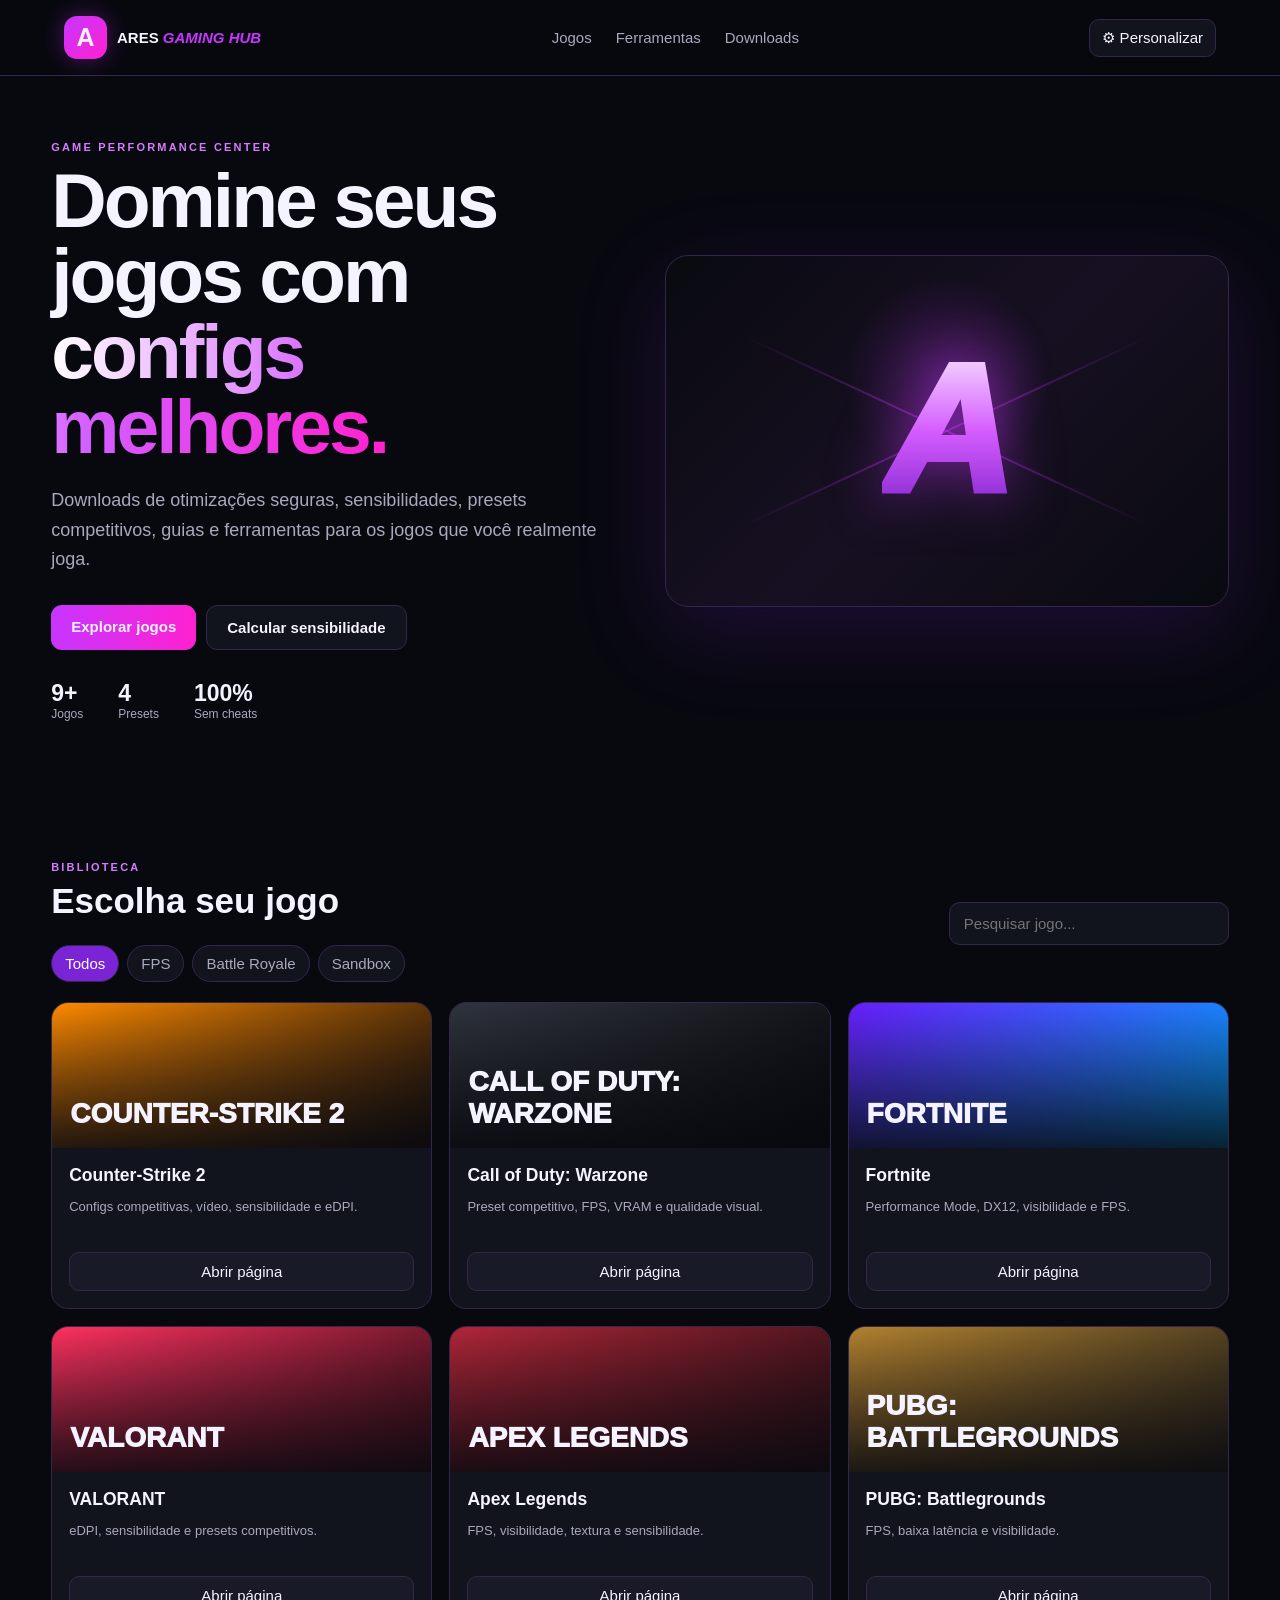
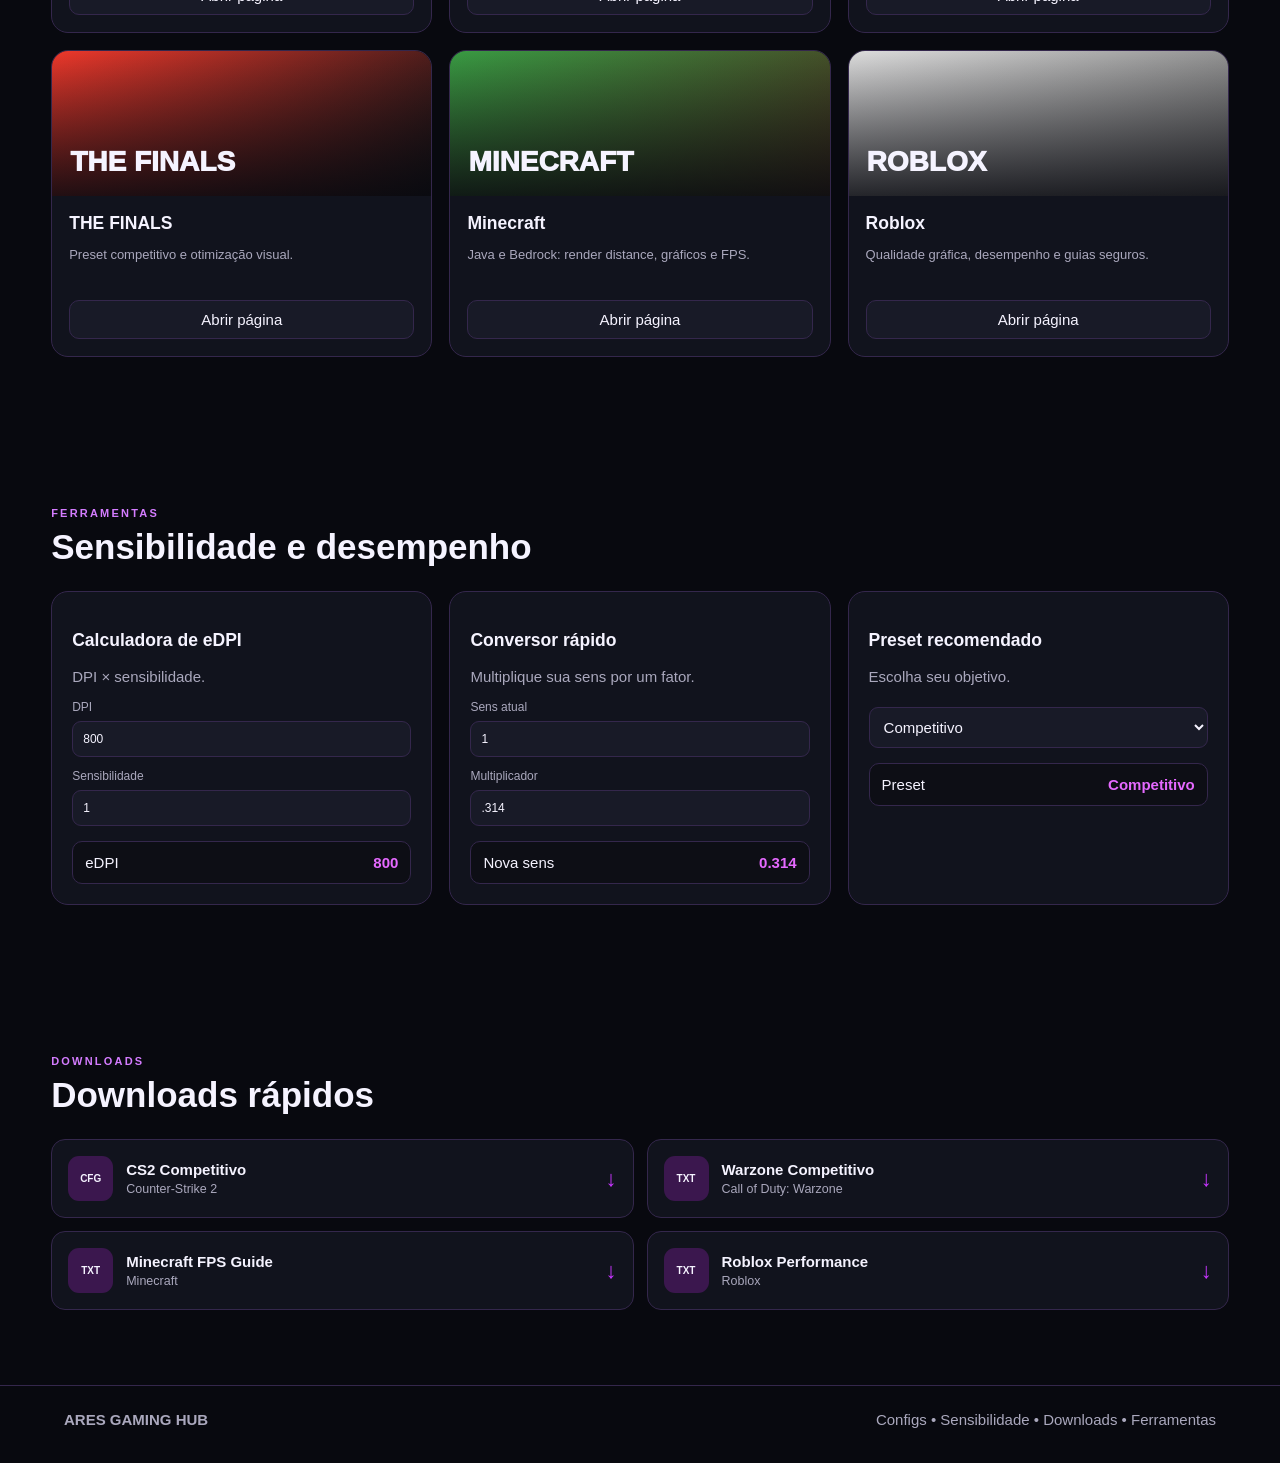
==== index.html @ f9342a8b "Adiciona site ARES Gaming Hub" ====
<!doctype html><html lang="pt-BR"><head><meta charset="utf-8"><meta name="viewport" content="width=device-width,initial-scale=1"><title>ARES Gaming Hub</title><style>
:root{--bg:#08090f;--p:#11131d;--p2:#181a27;--t:#f5f3ff;--m:#aaa8bd;--a:#c735ff;--a2:#7a24d6;--g:#3ee58e;--b:#34274c}*{box-sizing:border-box}html{scroll-behavior:smooth}body{margin:0;background:var(--bg);color:var(--t);font:15px Segoe UI,Arial,sans-serif}a{text-decoration:none;color:inherit}button,input,select,textarea{font:inherit}.top{height:76px;display:flex;align-items:center;justify-content:space-between;padding:0 5vw;position:sticky;top:0;z-index:10;background:#08090fe8;border-bottom:1px solid var(--b);backdrop-filter:blur(14px)}.brand{display:flex;gap:10px;align-items:center;font-weight:900}.mark{width:43px;height:43px;border-radius:13px;display:grid;place-items:center;font-size:25px;background:linear-gradient(135deg,var(--a),#ff21d0);box-shadow:0 0 25px #c735ff55}.brand span{color:var(--a);font-style:italic}.top nav{display:flex;gap:24px;color:var(--m)}.top nav a:hover{color:var(--t)}.edit{border:1px solid var(--b);background:var(--p);color:var(--t);padding:9px 12px;border-radius:10px;cursor:pointer}main{width:min(1400px,92vw);margin:auto}.hero{min-height:600px;display:grid;grid-template-columns:1fr 1fr;gap:50px;align-items:center;padding:65px 0}.ey{color:#d47cff;font-size:11px;letter-spacing:2.2px;font-weight:900}.hero h1{font-size:clamp(48px,6vw,82px);line-height:.98;letter-spacing:-3px;margin:10px 0 22px}.grad{background:linear-gradient(90deg,#fff,#d45cff,#ff21d0);-webkit-background-clip:text;color:transparent}.hero p{color:var(--m);font-size:18px;line-height:1.65}.actions{display:flex;gap:10px;margin:30px 0}.btn{padding:13px 20px;border-radius:11px;font-weight:800}.primary{background:linear-gradient(90deg,var(--a),#ff21d0)}.ghost{background:var(--p);border:1px solid var(--b)}.stats{display:flex;gap:35px}.stats div{display:flex;flex-direction:column}.stats strong{font-size:23px}.stats span{color:var(--m);font-size:12px}.visual{aspect-ratio:16/10;border:1px solid var(--b);border-radius:23px;background:radial-gradient(circle at 50% 35%,#c735ff44,transparent 28%),linear-gradient(135deg,#090a10,#171022 50%,#090a10);display:grid;place-items:center;position:relative;overflow:hidden;box-shadow:0 25px 90px #7a24d633}.visual:before,.visual:after{content:"";position:absolute;width:80%;height:2px;background:linear-gradient(90deg,transparent,var(--a),transparent);transform:rotate(25deg);opacity:.45}.visual:after{transform:rotate(-25deg)}.bigA{font-size:180px;font-weight:950;font-style:italic;background:linear-gradient(#fff,#d45cff,#6d18bf);-webkit-background-clip:text;color:transparent;filter:drop-shadow(0 0 28px #c735ff88);z-index:2}.section{padding:75px 0}.section h2{font-size:35px;margin:8px 0 24px}.head{display:flex;justify-content:space-between;align-items:end;gap:20px}.search{width:280px;background:var(--p);border:1px solid var(--b);color:var(--t);padding:12px 14px;border-radius:11px}.chips{display:flex;gap:8px;flex-wrap:wrap;margin-bottom:20px}.chip{border:1px solid var(--b);background:var(--p);color:var(--m);padding:9px 13px;border-radius:999px;cursor:pointer}.chip.on{background:var(--a2);color:white}.grid{display:grid;grid-template-columns:repeat(3,1fr);gap:17px}.card{background:var(--p);border:1px solid var(--b);border-radius:17px;overflow:hidden;transition:.2s}.card:hover{transform:translateY(-4px);border-color:#8f3ac8}.cover{height:145px;padding:18px;display:flex;align-items:flex-end;font-size:28px;font-weight:950;position:relative}.cover:after{content:"";position:absolute;inset:0;background:linear-gradient(0deg,#08090fd8,transparent)}.cover span{z-index:1}.body{padding:17px}.body h3{margin:0 0 8px}.body p{color:var(--m);font-size:13px;min-height:40px}.open{width:100%;border:1px solid var(--b);background:var(--p2);color:var(--t);padding:10px;border-radius:10px;cursor:pointer}.open:hover{background:var(--a2)}.tools{display:grid;grid-template-columns:repeat(3,1fr);gap:17px}.tool{background:var(--p);border:1px solid var(--b);border-radius:17px;padding:20px}.tool p{color:var(--m)}.tool input,.tool select{width:100%;margin-top:7px;background:var(--p2);border:1px solid var(--b);color:var(--t);padding:10px;border-radius:9px}.tool label{display:block;color:var(--m);font-size:12px;margin:12px 0}.result{display:flex;justify-content:space-between;background:#0d0e15;border:1px solid var(--b);padding:12px;border-radius:10px;margin-top:15px}.result strong{color:#e569ff}.downloads{display:grid;grid-template-columns:repeat(2,1fr);gap:13px}.dl{display:flex;align-items:center;gap:13px;background:var(--p);border:1px solid var(--b);padding:16px;border-radius:14px;cursor:pointer}.dl:hover{border-color:var(--a)}.ico{width:45px;height:45px;border-radius:11px;background:#3b174e;display:grid;place-items:center;font-weight:900;font-size:10px}.dl small{display:block;color:var(--m);margin-top:4px}.dl .arrow{margin-left:auto;color:var(--a);font-size:22px}.modal,.editor{position:fixed;inset:0;display:none;z-index:30}.modal.on,.editor.on{display:block}.shade{position:absolute;inset:0;background:#000c;backdrop-filter:blur(7px)}.panel{position:relative;width:min(720px,92vw);margin:7vh auto;background:var(--p);border:1px solid var(--b);border-radius:20px;padding:25px;max-height:86vh;overflow:auto}.close{position:absolute;right:15px;top:11px;background:none;border:0;color:var(--t);font-size:27px;cursor:pointer}.panel p,.panel li{color:var(--m);line-height:1.55}.editor .panel{width:min(900px,94vw)}.editor textarea{width:100%;min-height:390px;background:#090a10;color:#ddd;border:1px solid var(--b);border-radius:11px;padding:12px;font-family:Consolas,monospace}.row{display:flex;gap:9px;flex-wrap:wrap;margin-top:12px}.row button{border:1px solid var(--b);background:var(--p2);color:var(--t);padding:10px 13px;border-radius:9px;cursor:pointer}.row .save{background:var(--a2)}footer{border-top:1px solid var(--b);padding:25px 5vw 35px;color:var(--m);display:flex;justify-content:space-between}@media(max-width:950px){.top nav{display:none}.hero{grid-template-columns:1fr}.visual{order:-1}.grid{grid-template-columns:repeat(2,1fr)}.tools{grid-template-columns:1fr}}@media(max-width:620px){.grid,.downloads{grid-template-columns:1fr}.head{align-items:stretch;flex-direction:column}.search{width:100%}.hero h1{font-size:45px}.stats{gap:18px}}
</style></head><body><header class="top"><a class="brand" href="#"><div class="mark">A</div><div>ARES <span>GAMING HUB</span></div></a><nav><a href="#games">Jogos</a><a href="#tools">Ferramentas</a><a href="#downloads">Downloads</a></nav><button class="edit" id="editBtn">⚙ Personalizar</button></header><main><section class="hero"><div><div class="ey">GAME PERFORMANCE CENTER</div><h1 id="heroTitle">Domine seus jogos com <span class="grad">configs melhores.</span></h1><p id="heroText">Downloads de otimizações seguras, sensibilidades, presets competitivos, guias e ferramentas para os jogos que você realmente joga.</p><div class="actions"><a class="btn primary" href="#games">Explorar jogos</a><a class="btn ghost" href="#tools">Calcular sensibilidade</a></div><div class="stats"><div><strong id="count">9+</strong><span>Jogos</span></div><div><strong>4</strong><span>Presets</span></div><div><strong>100%</strong><span>Sem cheats</span></div></div></div><div class="visual"><div class="bigA">A</div></div></section>
<section class="section" id="games"><div class="head"><div><div class="ey">BIBLIOTECA</div><h2>Escolha seu jogo</h2></div><input class="search" id="search" placeholder="Pesquisar jogo..."></div><div class="chips" id="chips"></div><div class="grid" id="grid"></div></section>
<section class="section" id="tools"><div class="ey">FERRAMENTAS</div><h2>Sensibilidade e desempenho</h2><div class="tools"><div class="tool"><h3>Calculadora de eDPI</h3><p>DPI × sensibilidade.</p><label>DPI<input id="dpi" type="number" value="800"></label><label>Sensibilidade<input id="sens" type="number" step=".01" value="1"></label><div class="result"><span>eDPI</span><strong id="edpi">800</strong></div></div><div class="tool"><h3>Conversor rápido</h3><p>Multiplique sua sens por um fator.</p><label>Sens atual<input id="ss" type="number" step=".01" value="1"></label><label>Multiplicador<input id="mul" type="number" step=".001" value=".314"></label><div class="result"><span>Nova sens</span><strong id="conv">0.314</strong></div></div><div class="tool"><h3>Preset recomendado</h3><p>Escolha seu objetivo.</p><select id="goal"><option>Competitivo</option><option>Ultra FPS</option><option>Balanceado</option><option>Qualidade</option></select><div class="result"><span>Preset</span><strong id="goalOut">Competitivo</strong></div></div></div></section>
<section class="section" id="downloads"><div class="ey">DOWNLOADS</div><h2>Downloads rápidos</h2><div class="downloads" id="dls"></div></section></main><footer><strong>ARES GAMING HUB</strong><span>Configs • Sensibilidade • Downloads • Ferramentas</span></footer>
<div class="modal" id="modal"><div class="shade" data-close></div><div class="panel"><button class="close" data-close>×</button><div id="modalBody"></div></div></div>
<div class="editor" id="editor"><div class="shade" data-edclose></div><div class="panel"><button class="close" data-edclose>×</button><h2>Editor ARES</h2><p>Edite o JSON abaixo. As alterações ficam salvas neste navegador. Use “Exportar JSON” para guardar sua configuração.</p><textarea id="cfgText"></textarea><div class="row"><button class="save" id="applyCfg">Aplicar e salvar</button><button id="resetCfg">Restaurar padrão</button><button id="exportCfg">Exportar JSON</button></div></div></div>
<script>
const DEFAULT={heroTitle:"Domine seus jogos com <span class='grad'>configs melhores.</span>",heroText:"Downloads de otimizações seguras, sensibilidades, presets competitivos, guias e ferramentas para os jogos que você realmente joga.",cats:[["all","Todos"],["fps","FPS"],["battle","Battle Royale"],["sandbox","Sandbox"]],games:[
{id:"cs2",name:"Counter-Strike 2",cat:["fps"],cover:"linear-gradient(135deg,#ff8a00,#24150b)",desc:"Configs competitivas, vídeo, sensibilidade e eDPI.",tips:["V-Sync: Off","NVIDIA Reflex: Enabled + Boost","MSAA: 2x ou 4x","Use eDPI para comparar sensibilidades"],dl:[["CS2 Competitivo","cfg","fps_max 0\\n// ARES Gaming Hub - ajuste legítimo de preferência\\n"]]},
{id:"warzone",name:"Call of Duty: Warzone",cat:["battle","fps"],cover:"linear-gradient(135deg,#30343d,#090a0d)",desc:"Preset competitivo, FPS, VRAM e qualidade visual.",tips:["Motion Blur: Off","Film Grain: 0","Reflex: On + Boost","VRAM Target: 70–80%"],dl:[["Warzone Competitivo","txt","ARES WARZONE COMPETITIVO\\nMotion Blur: Off\\nFilm Grain: 0\\nReflex: On + Boost\\nVRAM Target: 70-80%\\n"]]},
{id:"fortnite",name:"Fortnite",cat:["battle","fps"],cover:"linear-gradient(135deg,#691dff,#00a7ff)",desc:"Performance Mode, DX12, visibilidade e FPS.",tips:["V-Sync: Off","Shadows: Off","Textures: Low/Medium","Effects: Low"],dl:[]},
{id:"valorant",name:"VALORANT",cat:["fps"],cover:"linear-gradient(135deg,#ff315f,#48111c)",desc:"eDPI, sensibilidade e presets competitivos.",tips:["Fullscreen","V-Sync: Off","Material/Texture/Detail: Low","Calcule eDPI = DPI × sens"],dl:[]},
{id:"apex",name:"Apex Legends",cat:["battle","fps"],cover:"linear-gradient(135deg,#b22638,#301016)",desc:"FPS, visibilidade, textura e sensibilidade.",tips:["V-Sync: Off","Ambient Occlusion: Disabled","Volumetric Lighting: Disabled"],dl:[]},
{id:"pubg",name:"PUBG: Battlegrounds",cat:["battle","fps"],cover:"linear-gradient(135deg,#b3822f,#332b1c)",desc:"FPS, baixa latência e visibilidade.",tips:["Textures: Medium","Shadows: Very Low","Effects: Very Low"],dl:[]},
{id:"finals",name:"THE FINALS",cat:["fps"],cover:"linear-gradient(135deg,#ee382b,#161416)",desc:"Preset competitivo e otimização visual.",tips:["Ray Tracing: Off","Shadows: Low","Effects: Low"],dl:[]},
{id:"minecraft",name:"Minecraft",cat:["sandbox"],cover:"linear-gradient(135deg,#399b43,#493620)",desc:"Java e Bedrock: render distance, gráficos e FPS.",tips:["Render Distance: 8–16","Simulation Distance: 5–8","Clouds: Off"],dl:[["Minecraft FPS Guide","txt","ARES MINECRAFT FPS\\nRender Distance: 8-12\\nSimulation Distance: 5-8\\nGraphics: Fast\\nClouds: Off\\n"]]},
{id:"roblox",name:"Roblox",cat:["sandbox"],cover:"linear-gradient(135deg,#ddd,#777)",desc:"Qualidade gráfica, desempenho e guias seguros.",tips:["Graphics Mode: Manual","Graphics Quality: 2–5","Fullscreen: On"],dl:[["Roblox Performance","txt","ARES ROBLOX PERFORMANCE\\nGraphics Mode: Manual\\nGraphics Quality: 2-5\\nFullscreen: On\\n"]]}
]};
let cfg=(()=>{try{return JSON.parse(localStorage.aresCfg)||DEFAULT}catch(e){return DEFAULT}})(),filter="all";
const $=s=>document.querySelector(s),esc=s=>String(s).replace(/[&<>"]/g,c=>({"&":"&amp;","<":"&lt;",">":"&gt;",'"':"&quot;"}[c]));
function render(){heroTitle.innerHTML=cfg.heroTitle;heroText.textContent=cfg.heroText;count.textContent=cfg.games.length+"+";chips.innerHTML=cfg.cats.map((c,i)=>`<button class="chip ${c[0]==filter?"on":""}" data-f="${c[0]}">${esc(c[1])}</button>`).join("");drawGames();drawDls()}
function drawGames(){let q=search.value.toLowerCase();grid.innerHTML=cfg.games.filter(g=>(filter=="all"||g.cat.includes(filter))&&g.name.toLowerCase().includes(q)).map(g=>`<article class="card"><div class="cover" style="background:${g.cover}"><span>${esc(g.name.toUpperCase())}</span></div><div class="body"><h3>${esc(g.name)}</h3><p>${esc(g.desc)}</p><button class="open" data-id="${g.id}">Abrir página</button></div></article>`).join("")}
function drawDls(){let all=[];cfg.games.forEach(g=>(g.dl||[]).forEach(d=>all.push([g.name,...d])));dls.innerHTML=all.map((d,i)=>`<div class="dl" data-d="${i}"><div class="ico">${esc(d[2].toUpperCase())}</div><div><strong>${esc(d[1])}</strong><small>${esc(d[0])}</small></div><div class="arrow">↓</div></div>`).join("");window._all=all}
chips.onclick=e=>{let b=e.target.closest("[data-f]");if(b){filter=b.dataset.f;render()}};search.oninput=drawGames;grid.onclick=e=>{let b=e.target.closest("[data-id]");if(!b)return;let g=cfg.games.find(x=>x.id==b.dataset.id);modalBody.innerHTML=`<div class="ey">ARES GAME PROFILE</div><h2>${esc(g.name)}</h2><p>${esc(g.desc)}</p><h3>Recomendações</h3><ul>${g.tips.map(x=>`<li>${esc(x)}</li>`).join("")}</ul>`;modal.classList.add("on")};document.querySelectorAll("[data-close]").forEach(x=>x.onclick=()=>modal.classList.remove("on"));
dls.onclick=e=>{let b=e.target.closest("[data-d]");if(!b)return;let d=_all[+b.dataset.d],blob=new Blob([d[3]],{type:"text/plain"}),u=URL.createObjectURL(blob),a=document.createElement("a");a.href=u;a.download=d[1].replace(/\s+/g,"_")+"."+d[2];a.click();URL.revokeObjectURL(u)};
function calc(){edpi.textContent=((+dpi.value||0)*(+sens.value||0)).toFixed(2).replace(/\.00$/,'');conv.textContent=((+ss.value||0)*(+mul.value||0)).toFixed(4).replace(/0+$/,'').replace(/\.$/,'')}dpi.oninput=sens.oninput=ss.oninput=mul.oninput=calc;goal.onchange=()=>goalOut.textContent=goal.value;
editBtn.onclick=()=>{cfgText.value=JSON.stringify(cfg,null,2);editor.classList.add("on")};document.querySelectorAll("[data-edclose]").forEach(x=>x.onclick=()=>editor.classList.remove("on"));applyCfg.onclick=()=>{try{cfg=JSON.parse(cfgText.value);localStorage.aresCfg=JSON.stringify(cfg);filter="all";render();editor.classList.remove("on")}catch(e){alert("JSON inválido: "+e.message)}};resetCfg.onclick=()=>{localStorage.removeItem("aresCfg");cfg=JSON.parse(JSON.stringify(DEFAULT));cfgText.value=JSON.stringify(cfg,null,2);render()};exportCfg.onclick=()=>{let blob=new Blob([JSON.stringify(cfg,null,2)],{type:"application/json"}),u=URL.createObjectURL(blob),a=document.createElement("a");a.href=u;a.download="ares-config.json";a.click();URL.revokeObjectURL(u)};render();calc();
</script></body></html>
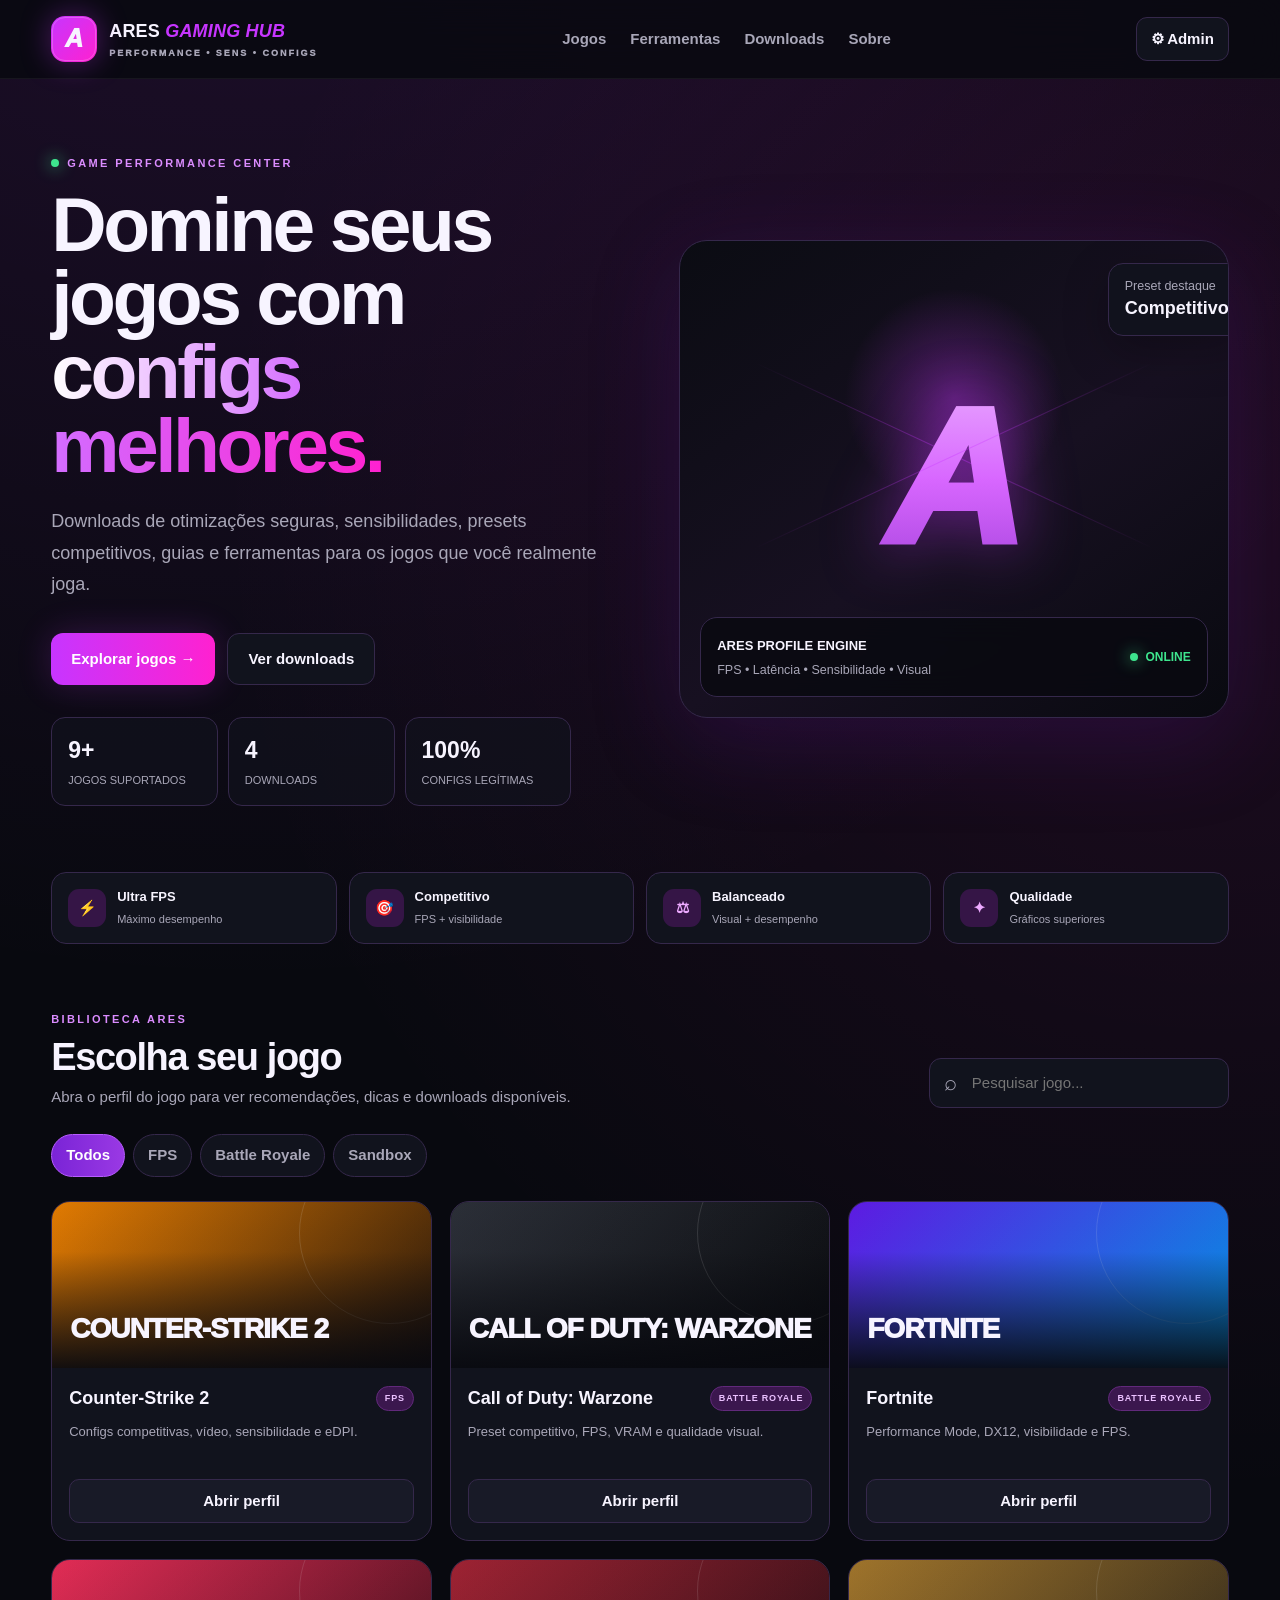
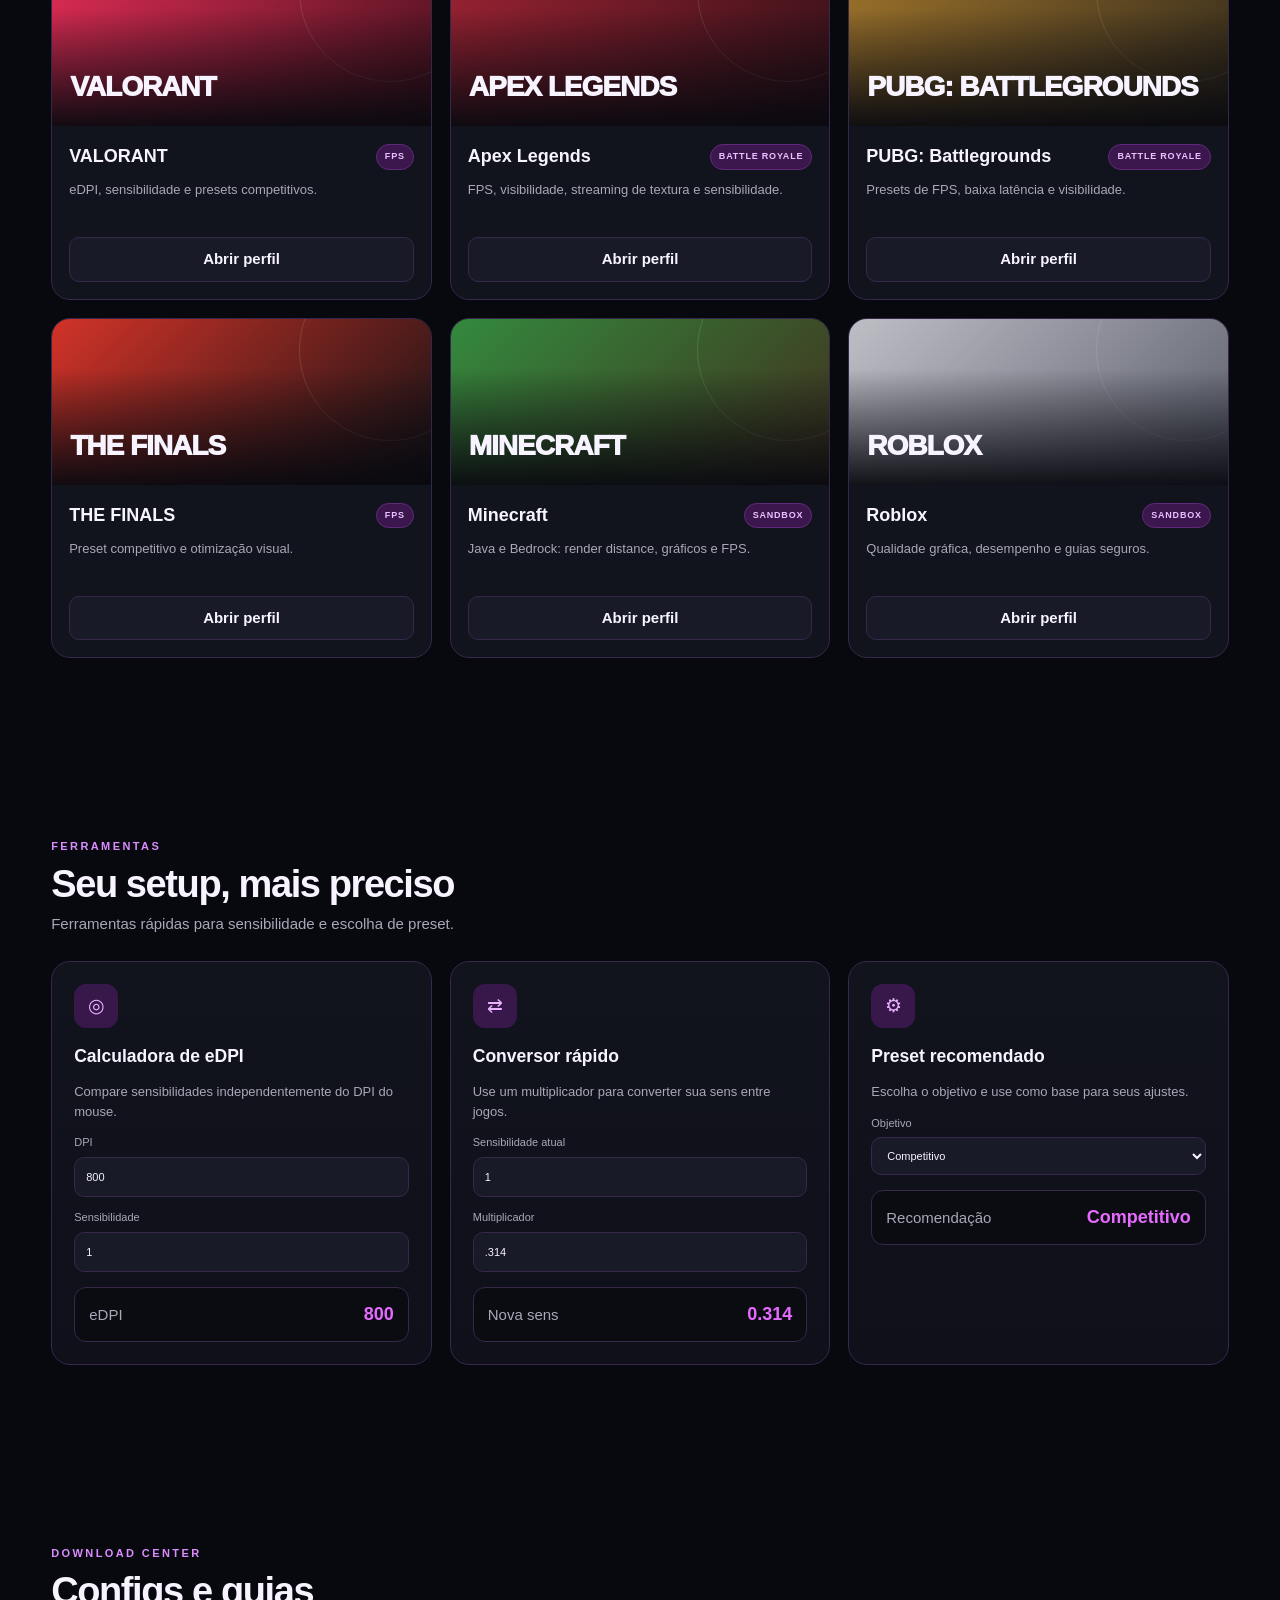
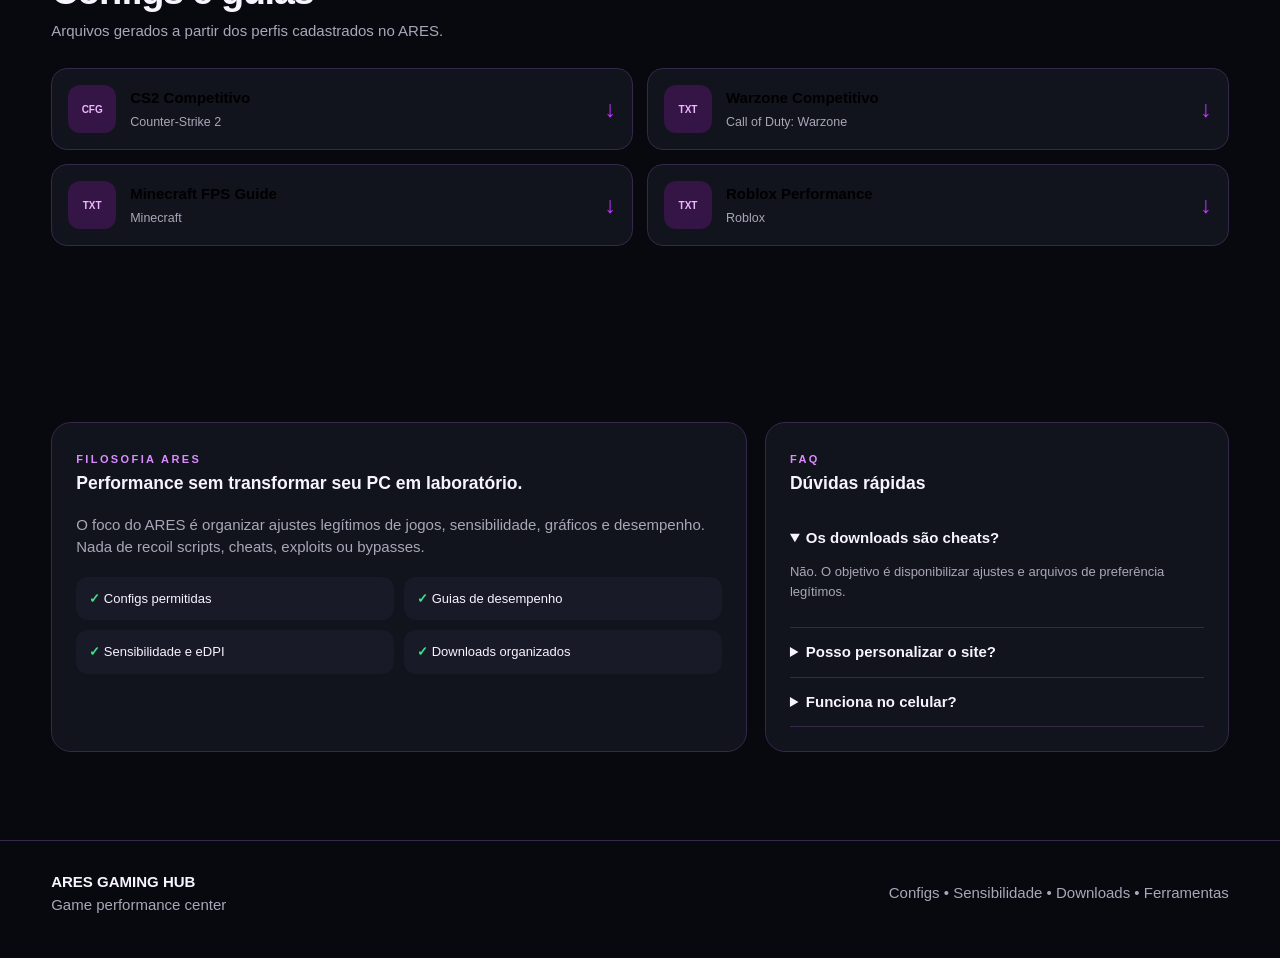
==== commit 6fff871d: "Redesign completo do ARES Gaming Hub" ====
--- a/index.html
+++ b/index.html
@@ -1,30 +1,55 @@
-<!doctype html><html lang="pt-BR"><head><meta charset="utf-8"><meta name="viewport" content="width=device-width,initial-scale=1"><title>ARES Gaming Hub</title><style>
-:root{--bg:#08090f;--p:#11131d;--p2:#181a27;--t:#f5f3ff;--m:#aaa8bd;--a:#c735ff;--a2:#7a24d6;--g:#3ee58e;--b:#34274c}*{box-sizing:border-box}html{scroll-behavior:smooth}body{margin:0;background:var(--bg);color:var(--t);font:15px Segoe UI,Arial,sans-serif}a{text-decoration:none;color:inherit}button,input,select,textarea{font:inherit}.top{height:76px;display:flex;align-items:center;justify-content:space-between;padding:0 5vw;position:sticky;top:0;z-index:10;background:#08090fe8;border-bottom:1px solid var(--b);backdrop-filter:blur(14px)}.brand{display:flex;gap:10px;align-items:center;font-weight:900}.mark{width:43px;height:43px;border-radius:13px;display:grid;place-items:center;font-size:25px;background:linear-gradient(135deg,var(--a),#ff21d0);box-shadow:0 0 25px #c735ff55}.brand span{color:var(--a);font-style:italic}.top nav{display:flex;gap:24px;color:var(--m)}.top nav a:hover{color:var(--t)}.edit{border:1px solid var(--b);background:var(--p);color:var(--t);padding:9px 12px;border-radius:10px;cursor:pointer}main{width:min(1400px,92vw);margin:auto}.hero{min-height:600px;display:grid;grid-template-columns:1fr 1fr;gap:50px;align-items:center;padding:65px 0}.ey{color:#d47cff;font-size:11px;letter-spacing:2.2px;font-weight:900}.hero h1{font-size:clamp(48px,6vw,82px);line-height:.98;letter-spacing:-3px;margin:10px 0 22px}.grad{background:linear-gradient(90deg,#fff,#d45cff,#ff21d0);-webkit-background-clip:text;color:transparent}.hero p{color:var(--m);font-size:18px;line-height:1.65}.actions{display:flex;gap:10px;margin:30px 0}.btn{padding:13px 20px;border-radius:11px;font-weight:800}.primary{background:linear-gradient(90deg,var(--a),#ff21d0)}.ghost{background:var(--p);border:1px solid var(--b)}.stats{display:flex;gap:35px}.stats div{display:flex;flex-direction:column}.stats strong{font-size:23px}.stats span{color:var(--m);font-size:12px}.visual{aspect-ratio:16/10;border:1px solid var(--b);border-radius:23px;background:radial-gradient(circle at 50% 35%,#c735ff44,transparent 28%),linear-gradient(135deg,#090a10,#171022 50%,#090a10);display:grid;place-items:center;position:relative;overflow:hidden;box-shadow:0 25px 90px #7a24d633}.visual:before,.visual:after{content:"";position:absolute;width:80%;height:2px;background:linear-gradient(90deg,transparent,var(--a),transparent);transform:rotate(25deg);opacity:.45}.visual:after{transform:rotate(-25deg)}.bigA{font-size:180px;font-weight:950;font-style:italic;background:linear-gradient(#fff,#d45cff,#6d18bf);-webkit-background-clip:text;color:transparent;filter:drop-shadow(0 0 28px #c735ff88);z-index:2}.section{padding:75px 0}.section h2{font-size:35px;margin:8px 0 24px}.head{display:flex;justify-content:space-between;align-items:end;gap:20px}.search{width:280px;background:var(--p);border:1px solid var(--b);color:var(--t);padding:12px 14px;border-radius:11px}.chips{display:flex;gap:8px;flex-wrap:wrap;margin-bottom:20px}.chip{border:1px solid var(--b);background:var(--p);color:var(--m);padding:9px 13px;border-radius:999px;cursor:pointer}.chip.on{background:var(--a2);color:white}.grid{display:grid;grid-template-columns:repeat(3,1fr);gap:17px}.card{background:var(--p);border:1px solid var(--b);border-radius:17px;overflow:hidden;transition:.2s}.card:hover{transform:translateY(-4px);border-color:#8f3ac8}.cover{height:145px;padding:18px;display:flex;align-items:flex-end;font-size:28px;font-weight:950;position:relative}.cover:after{content:"";position:absolute;inset:0;background:linear-gradient(0deg,#08090fd8,transparent)}.cover span{z-index:1}.body{padding:17px}.body h3{margin:0 0 8px}.body p{color:var(--m);font-size:13px;min-height:40px}.open{width:100%;border:1px solid var(--b);background:var(--p2);color:var(--t);padding:10px;border-radius:10px;cursor:pointer}.open:hover{background:var(--a2)}.tools{display:grid;grid-template-columns:repeat(3,1fr);gap:17px}.tool{background:var(--p);border:1px solid var(--b);border-radius:17px;padding:20px}.tool p{color:var(--m)}.tool input,.tool select{width:100%;margin-top:7px;background:var(--p2);border:1px solid var(--b);color:var(--t);padding:10px;border-radius:9px}.tool label{display:block;color:var(--m);font-size:12px;margin:12px 0}.result{display:flex;justify-content:space-between;background:#0d0e15;border:1px solid var(--b);padding:12px;border-radius:10px;margin-top:15px}.result strong{color:#e569ff}.downloads{display:grid;grid-template-columns:repeat(2,1fr);gap:13px}.dl{display:flex;align-items:center;gap:13px;background:var(--p);border:1px solid var(--b);padding:16px;border-radius:14px;cursor:pointer}.dl:hover{border-color:var(--a)}.ico{width:45px;height:45px;border-radius:11px;background:#3b174e;display:grid;place-items:center;font-weight:900;font-size:10px}.dl small{display:block;color:var(--m);margin-top:4px}.dl .arrow{margin-left:auto;color:var(--a);font-size:22px}.modal,.editor{position:fixed;inset:0;display:none;z-index:30}.modal.on,.editor.on{display:block}.shade{position:absolute;inset:0;background:#000c;backdrop-filter:blur(7px)}.panel{position:relative;width:min(720px,92vw);margin:7vh auto;background:var(--p);border:1px solid var(--b);border-radius:20px;padding:25px;max-height:86vh;overflow:auto}.close{position:absolute;right:15px;top:11px;background:none;border:0;color:var(--t);font-size:27px;cursor:pointer}.panel p,.panel li{color:var(--m);line-height:1.55}.editor .panel{width:min(900px,94vw)}.editor textarea{width:100%;min-height:390px;background:#090a10;color:#ddd;border:1px solid var(--b);border-radius:11px;padding:12px;font-family:Consolas,monospace}.row{display:flex;gap:9px;flex-wrap:wrap;margin-top:12px}.row button{border:1px solid var(--b);background:var(--p2);color:var(--t);padding:10px 13px;border-radius:9px;cursor:pointer}.row .save{background:var(--a2)}footer{border-top:1px solid var(--b);padding:25px 5vw 35px;color:var(--m);display:flex;justify-content:space-between}@media(max-width:950px){.top nav{display:none}.hero{grid-template-columns:1fr}.visual{order:-1}.grid{grid-template-columns:repeat(2,1fr)}.tools{grid-template-columns:1fr}}@media(max-width:620px){.grid,.downloads{grid-template-columns:1fr}.head{align-items:stretch;flex-direction:column}.search{width:100%}.hero h1{font-size:45px}.stats{gap:18px}}
-</style></head><body><header class="top"><a class="brand" href="#"><div class="mark">A</div><div>ARES <span>GAMING HUB</span></div></a><nav><a href="#games">Jogos</a><a href="#tools">Ferramentas</a><a href="#downloads">Downloads</a></nav><button class="edit" id="editBtn">⚙ Personalizar</button></header><main><section class="hero"><div><div class="ey">GAME PERFORMANCE CENTER</div><h1 id="heroTitle">Domine seus jogos com <span class="grad">configs melhores.</span></h1><p id="heroText">Downloads de otimizações seguras, sensibilidades, presets competitivos, guias e ferramentas para os jogos que você realmente joga.</p><div class="actions"><a class="btn primary" href="#games">Explorar jogos</a><a class="btn ghost" href="#tools">Calcular sensibilidade</a></div><div class="stats"><div><strong id="count">9+</strong><span>Jogos</span></div><div><strong>4</strong><span>Presets</span></div><div><strong>100%</strong><span>Sem cheats</span></div></div></div><div class="visual"><div class="bigA">A</div></div></section>
-<section class="section" id="games"><div class="head"><div><div class="ey">BIBLIOTECA</div><h2>Escolha seu jogo</h2></div><input class="search" id="search" placeholder="Pesquisar jogo..."></div><div class="chips" id="chips"></div><div class="grid" id="grid"></div></section>
-<section class="section" id="tools"><div class="ey">FERRAMENTAS</div><h2>Sensibilidade e desempenho</h2><div class="tools"><div class="tool"><h3>Calculadora de eDPI</h3><p>DPI × sensibilidade.</p><label>DPI<input id="dpi" type="number" value="800"></label><label>Sensibilidade<input id="sens" type="number" step=".01" value="1"></label><div class="result"><span>eDPI</span><strong id="edpi">800</strong></div></div><div class="tool"><h3>Conversor rápido</h3><p>Multiplique sua sens por um fator.</p><label>Sens atual<input id="ss" type="number" step=".01" value="1"></label><label>Multiplicador<input id="mul" type="number" step=".001" value=".314"></label><div class="result"><span>Nova sens</span><strong id="conv">0.314</strong></div></div><div class="tool"><h3>Preset recomendado</h3><p>Escolha seu objetivo.</p><select id="goal"><option>Competitivo</option><option>Ultra FPS</option><option>Balanceado</option><option>Qualidade</option></select><div class="result"><span>Preset</span><strong id="goalOut">Competitivo</strong></div></div></div></section>
-<section class="section" id="downloads"><div class="ey">DOWNLOADS</div><h2>Downloads rápidos</h2><div class="downloads" id="dls"></div></section></main><footer><strong>ARES GAMING HUB</strong><span>Configs • Sensibilidade • Downloads • Ferramentas</span></footer>
-<div class="modal" id="modal"><div class="shade" data-close></div><div class="panel"><button class="close" data-close>×</button><div id="modalBody"></div></div></div>
-<div class="editor" id="editor"><div class="shade" data-edclose></div><div class="panel"><button class="close" data-edclose>×</button><h2>Editor ARES</h2><p>Edite o JSON abaixo. As alterações ficam salvas neste navegador. Use “Exportar JSON” para guardar sua configuração.</p><textarea id="cfgText"></textarea><div class="row"><button class="save" id="applyCfg">Aplicar e salvar</button><button id="resetCfg">Restaurar padrão</button><button id="exportCfg">Exportar JSON</button></div></div></div>
+<!doctype html>
+<html lang="pt-BR">
+<head>
+<meta charset="utf-8">
+<meta name="viewport" content="width=device-width,initial-scale=1">
+<meta name="theme-color" content="#09090f">
+<meta name="description" content="ARES Gaming Hub — otimizações, sensibilidades, presets, downloads e ferramentas para jogos.">
+<title>ARES Gaming Hub</title>
+<style>
+:root{--bg:#08090f;--bg2:#0d0d16;--panel:#11131d;--panel2:#181a27;--panel3:#202232;--text:#f7f4ff;--muted:#a9a7b8;--accent:#c735ff;--accent2:#7a24d6;--pink:#ff21d0;--green:#3ee58e;--yellow:#ffcb57;--border:#35284b;--shadow:0 24px 90px rgba(99,25,160,.22)}
+*{box-sizing:border-box}html{scroll-behavior:smooth}body{margin:0;background:radial-gradient(circle at 20% -10%,rgba(199,53,255,.14),transparent 30%),radial-gradient(circle at 95% 12%,rgba(255,33,208,.09),transparent 26%),var(--bg);color:var(--text);font:15px/1.5 Inter,Segoe UI,Arial,sans-serif;overflow-x:hidden}a{text-decoration:none;color:inherit}button,input,select{font:inherit}button{cursor:pointer}.wrap{width:min(1420px,92vw);margin:auto}.topbar{position:sticky;top:0;z-index:50;background:rgba(8,9,15,.82);backdrop-filter:blur(18px);border-bottom:1px solid rgba(255,255,255,.05)}.topinner{height:78px;display:flex;align-items:center;justify-content:space-between;gap:24px}.brand{display:flex;align-items:center;gap:12px;font-weight:950;letter-spacing:.2px}.logo{width:46px;height:46px;border-radius:14px;display:grid;place-items:center;font-size:25px;font-style:italic;background:linear-gradient(135deg,var(--accent),var(--pink));box-shadow:0 0 30px rgba(199,53,255,.35);position:relative;overflow:hidden}.logo:after{content:"";position:absolute;inset:1px;border:1px solid rgba(255,255,255,.22);border-radius:13px}.brand strong{font-size:18px}.brand em{font-style:italic;color:var(--accent)}.brand small{display:block;color:var(--muted);font-size:9px;letter-spacing:2px;margin-top:2px}.nav{display:flex;align-items:center;gap:24px;color:var(--muted);font-weight:650}.nav a{transition:.2s}.nav a:hover{color:#fff}.nav-actions{display:flex;gap:9px;align-items:center}.admin{padding:10px 14px;border:1px solid var(--border);border-radius:11px;background:var(--panel);color:var(--text);font-weight:750}.admin:hover{border-color:var(--accent);box-shadow:0 0 24px rgba(199,53,255,.16)}.menu{display:none;border:1px solid var(--border);background:var(--panel);color:var(--text);border-radius:10px;width:42px;height:42px}.hero{min-height:650px;display:grid;grid-template-columns:1.02fr .98fr;gap:56px;align-items:center;padding:72px 0 48px}.eyebrow{display:inline-flex;align-items:center;gap:8px;color:#db8cff;font-size:11px;letter-spacing:2.4px;font-weight:900;text-transform:uppercase}.dot{width:8px;height:8px;border-radius:50%;background:var(--green);box-shadow:0 0 16px var(--green)}.hero h1{font-size:clamp(50px,6vw,86px);line-height:.96;letter-spacing:-3.5px;margin:14px 0 24px}.grad{background:linear-gradient(90deg,#fff 0%,#d46aff 45%,#ff21d0 100%);-webkit-background-clip:text;color:transparent}.hero p{font-size:18px;line-height:1.75;color:var(--muted);max-width:670px;margin:0}.hero-actions{display:flex;gap:12px;flex-wrap:wrap;margin:32px 0}.btn{border:0;border-radius:12px;padding:14px 20px;font-weight:850;display:inline-flex;align-items:center;justify-content:center;gap:8px}.btn.primary{background:linear-gradient(90deg,var(--accent),var(--pink));color:#fff;box-shadow:0 0 35px rgba(199,53,255,.2)}.btn.secondary{background:var(--panel);border:1px solid var(--border);color:var(--text)}.hero-stats{display:grid;grid-template-columns:repeat(3,minmax(0,1fr));max-width:520px;gap:10px}.stat{padding:15px 16px;border:1px solid var(--border);background:rgba(17,19,29,.66);border-radius:14px}.stat strong{display:block;font-size:23px}.stat span{font-size:11px;color:var(--muted)}.hero-visual{position:relative}.visual-shell{aspect-ratio:1.15;border-radius:28px;border:1px solid var(--border);background:radial-gradient(circle at 50% 33%,rgba(199,53,255,.35),transparent 26%),linear-gradient(145deg,#0b0c13,#171021 55%,#090a10);box-shadow:var(--shadow);overflow:hidden;position:relative;padding:22px}.visual-shell:before,.visual-shell:after{content:"";position:absolute;width:80%;height:1px;background:linear-gradient(90deg,transparent,var(--accent),transparent);top:45%;left:10%;transform:rotate(25deg);opacity:.38}.visual-shell:after{transform:rotate(-25deg)}.core{position:absolute;inset:0;display:grid;place-items:center;font-size:190px;font-weight:950;font-style:italic;background:linear-gradient(#fff,#d867ff,#6516b0);-webkit-background-clip:text;color:transparent;filter:drop-shadow(0 0 30px rgba(199,53,255,.5))}.hud{position:absolute;left:20px;right:20px;bottom:20px;background:rgba(10,10,17,.86);border:1px solid var(--border);border-radius:17px;padding:16px;display:grid;grid-template-columns:1fr auto;gap:15px;align-items:center;backdrop-filter:blur(14px)}.hud strong{font-size:13px}.hud small{display:block;color:var(--muted);margin-top:4px}.status{display:flex;align-items:center;gap:7px;color:var(--green);font-size:12px;font-weight:800}.floating{position:absolute;right:-18px;top:22px;border:1px solid var(--border);background:rgba(17,19,29,.94);border-radius:15px;padding:13px 16px;box-shadow:0 15px 45px rgba(0,0,0,.25)}.floating small{color:var(--muted);display:block}.floating strong{font-size:18px}.strip{margin:18px 0 5px;display:grid;grid-template-columns:repeat(4,1fr);gap:12px}.mini{border:1px solid var(--border);background:var(--panel);border-radius:15px;padding:14px 16px;display:flex;align-items:center;gap:11px}.mini i{width:38px;height:38px;border-radius:11px;background:#351546;display:grid;place-items:center;font-style:normal;color:#edaaff;font-weight:900}.mini strong{display:block;font-size:13px}.mini small{color:var(--muted);font-size:11px}.section{padding:88px 0}.section.soft{padding-top:58px}.section-head{display:flex;align-items:end;justify-content:space-between;gap:24px;margin-bottom:26px}.section-head h2{font-size:38px;line-height:1.05;margin:8px 0 0;letter-spacing:-1.4px}.section-head p{color:var(--muted);max-width:650px;margin:8px 0 0}.searchbox{position:relative;min-width:300px}.searchbox input{width:100%;padding:13px 16px 13px 42px;border-radius:12px;border:1px solid var(--border);background:var(--panel);color:var(--text);outline:none}.searchbox:before{content:"⌕";position:absolute;left:15px;top:8px;font-size:22px;color:var(--muted)}.chips{display:flex;gap:8px;flex-wrap:wrap;margin-bottom:24px}.chip{padding:9px 14px;border-radius:999px;background:var(--panel);border:1px solid var(--border);color:var(--muted);font-weight:700}.chip.on,.chip:hover{background:linear-gradient(90deg,var(--accent2),#9a39e4);color:#fff;border-color:#b75cff}.game-grid{display:grid;grid-template-columns:repeat(3,1fr);gap:18px}.game-card{border-radius:19px;overflow:hidden;background:var(--panel);border:1px solid var(--border);transition:.25s;position:relative}.game-card:hover{transform:translateY(-6px);border-color:#8d3ebc;box-shadow:0 18px 55px rgba(74,18,118,.18)}.cover{height:166px;padding:18px;display:flex;align-items:flex-end;position:relative;overflow:hidden}.cover:before{content:"";position:absolute;width:180px;height:180px;border:1px solid rgba(255,255,255,.14);border-radius:50%;right:-50px;top:-60px}.cover:after{content:"";position:absolute;inset:0;background:linear-gradient(0deg,rgba(8,9,15,.94),rgba(8,9,15,.12) 70%)}.cover-title{position:relative;z-index:2;font-size:28px;font-weight:950;letter-spacing:-1px}.game-body{padding:17px}.game-top{display:flex;align-items:center;justify-content:space-between;gap:10px}.game-body h3{margin:0;font-size:18px}.badge{font-size:9px;text-transform:uppercase;letter-spacing:.8px;background:#3b174e;color:#ebc1ff;border:1px solid #61297b;padding:5px 8px;border-radius:999px;font-weight:850}.game-body p{color:var(--muted);font-size:13px;min-height:42px;margin:10px 0 15px}.game-actions{display:flex;gap:9px}.game-actions button{flex:1;padding:10px 12px;border-radius:10px;border:1px solid var(--border);background:var(--panel2);color:var(--text);font-weight:750}.game-actions button:hover{background:var(--accent2)}.tools{display:grid;grid-template-columns:repeat(3,1fr);gap:18px}.tool{background:linear-gradient(180deg,var(--panel),#0f1019);border:1px solid var(--border);border-radius:19px;padding:22px}.tool-icon{width:44px;height:44px;border-radius:12px;background:#38174a;display:grid;place-items:center;color:#eab2ff;font-size:19px;margin-bottom:15px}.tool h3{margin:0 0 7px}.tool p{color:var(--muted);font-size:13px}.tool label{display:block;color:var(--muted);font-size:11px;margin:12px 0}.tool input,.tool select{width:100%;margin-top:6px;background:var(--panel2);border:1px solid var(--border);color:var(--text);padding:11px;border-radius:10px;outline:none}.result{margin-top:15px;padding:13px 14px;border-radius:12px;border:1px solid var(--border);background:#0b0c12;display:flex;align-items:center;justify-content:space-between}.result span{color:var(--muted)}.result strong{color:#e66aff;font-size:18px}.downloads{display:grid;grid-template-columns:repeat(2,1fr);gap:14px}.download{border:1px solid var(--border);background:var(--panel);border-radius:16px;padding:16px;display:flex;align-items:center;gap:14px;transition:.2s}.download:hover{border-color:var(--accent);transform:translateY(-2px)}.filetype{width:48px;height:48px;border-radius:12px;background:#351546;display:grid;place-items:center;font-size:10px;font-weight:900;color:#efb7ff}.download strong{display:block}.download small{display:block;color:var(--muted);margin-top:3px}.arrow{margin-left:auto;color:var(--accent);font-size:23px}.trust{display:grid;grid-template-columns:1.2fr .8fr;gap:18px}.trust-card{border:1px solid var(--border);background:var(--panel);border-radius:20px;padding:24px}.trust-card h3{margin-top:0}.checks{display:grid;grid-template-columns:1fr 1fr;gap:10px;margin-top:18px}.check{padding:12px 13px;border-radius:12px;background:var(--panel2);font-size:13px}.check b{color:var(--green)}.faq details{border-bottom:1px solid var(--border);padding:13px 0}.faq summary{cursor:pointer;font-weight:800}.faq p{color:var(--muted);font-size:13px}footer{border-top:1px solid var(--border);padding:30px 0 42px;color:var(--muted)}.foot{display:flex;align-items:center;justify-content:space-between;gap:20px}.foot strong{color:var(--text)}.modal{position:fixed;inset:0;display:none;z-index:100}.modal.on{display:block}.shade{position:absolute;inset:0;background:rgba(0,0,0,.78);backdrop-filter:blur(8px)}.modal-panel{position:relative;width:min(760px,92vw);max-height:86vh;overflow:auto;margin:7vh auto;background:var(--panel);border:1px solid var(--border);border-radius:22px;padding:27px;box-shadow:0 30px 100px rgba(0,0,0,.55)}.close{position:absolute;right:16px;top:13px;background:none;border:0;color:var(--text);font-size:28px}.modal-panel p,.modal-panel li{color:var(--muted);line-height:1.65}.modal-dls{display:flex;flex-wrap:wrap;gap:9px;margin-top:20px}.modal-dls button{border:0;background:linear-gradient(90deg,var(--accent2),var(--accent));color:#fff;padding:11px 14px;border-radius:10px;font-weight:800}.empty{grid-column:1/-1;border:1px dashed var(--border);border-radius:16px;padding:35px;text-align:center;color:var(--muted)}
+@media(max-width:1050px){.nav{display:none}.hero{grid-template-columns:1fr;padding-top:48px}.hero-visual{order:-1;max-width:760px;margin:auto;width:100%}.strip{grid-template-columns:repeat(2,1fr)}.game-grid{grid-template-columns:repeat(2,1fr)}.tools{grid-template-columns:1fr}.trust{grid-template-columns:1fr}.floating{right:10px}}
+@media(max-width:680px){.wrap{width:94vw}.topinner{height:70px}.brand small{display:none}.admin{padding:9px 11px;font-size:12px}.hero{min-height:auto;padding-bottom:25px}.hero h1{font-size:46px;letter-spacing:-2.2px}.hero p{font-size:16px}.hero-stats{grid-template-columns:1fr}.strip{grid-template-columns:1fr}.section{padding:62px 0}.section-head{flex-direction:column;align-items:stretch}.searchbox{min-width:0}.game-grid,.downloads{grid-template-columns:1fr}.checks{grid-template-columns:1fr}.foot{flex-direction:column;align-items:flex-start}.core{font-size:130px}.visual-shell{padding:14px}.floating{display:none}}
+</style>
+</head>
+<body>
+<header class="topbar"><div class="wrap topinner"><a class="brand" href="#"><div class="logo">A</div><div><strong>ARES <em>GAMING HUB</em></strong><small>PERFORMANCE • SENS • CONFIGS</small></div></a><nav class="nav"><a href="#games">Jogos</a><a href="#tools">Ferramentas</a><a href="#downloads">Downloads</a><a href="#sobre">Sobre</a></nav><div class="nav-actions"><a class="admin" href="admin.html">⚙ Admin</a></div></div></header>
+<main class="wrap">
+<section class="hero"><div><div class="eyebrow"><span class="dot"></span> GAME PERFORMANCE CENTER</div><h1 id="heroTitle">Domine seus jogos com <span class="grad">configs melhores.</span></h1><p id="heroText">Downloads de otimizações seguras, sensibilidades, presets competitivos, guias e ferramentas para os jogos que você realmente joga.</p><div class="hero-actions"><a class="btn primary" href="#games">Explorar jogos →</a><a class="btn secondary" href="#downloads">Ver downloads</a></div><div class="hero-stats"><div class="stat"><strong id="count">9+</strong><span>JOGOS SUPORTADOS</span></div><div class="stat"><strong id="dlCount">0</strong><span>DOWNLOADS</span></div><div class="stat"><strong>100%</strong><span>CONFIGS LEGÍTIMAS</span></div></div></div><div class="hero-visual"><div class="visual-shell"><div class="core">A</div><div class="floating"><small>Preset destaque</small><strong>Competitivo</strong></div><div class="hud"><div><strong>ARES PROFILE ENGINE</strong><small>FPS • Latência • Sensibilidade • Visual</small></div><div class="status"><span class="dot"></span> ONLINE</div></div></div></div></section>
+<div class="strip"><div class="mini"><i>⚡</i><div><strong>Ultra FPS</strong><small>Máximo desempenho</small></div></div><div class="mini"><i>🎯</i><div><strong>Competitivo</strong><small>FPS + visibilidade</small></div></div><div class="mini"><i>⚖</i><div><strong>Balanceado</strong><small>Visual + desempenho</small></div></div><div class="mini"><i>✦</i><div><strong>Qualidade</strong><small>Gráficos superiores</small></div></div></div>
+<section class="section soft" id="games"><div class="section-head"><div><div class="eyebrow">BIBLIOTECA ARES</div><h2>Escolha seu jogo</h2><p>Abra o perfil do jogo para ver recomendações, dicas e downloads disponíveis.</p></div><div class="searchbox"><input id="search" placeholder="Pesquisar jogo..."></div></div><div class="chips" id="chips"></div><div class="game-grid" id="grid"></div></section>
+<section class="section" id="tools"><div class="section-head"><div><div class="eyebrow">FERRAMENTAS</div><h2>Seu setup, mais preciso</h2><p>Ferramentas rápidas para sensibilidade e escolha de preset.</p></div></div><div class="tools"><article class="tool"><div class="tool-icon">◎</div><h3>Calculadora de eDPI</h3><p>Compare sensibilidades independentemente do DPI do mouse.</p><label>DPI<input id="dpi" type="number" value="800" min="1"></label><label>Sensibilidade<input id="sens" type="number" step=".01" value="1"></label><div class="result"><span>eDPI</span><strong id="edpi">800</strong></div></article><article class="tool"><div class="tool-icon">⇄</div><h3>Conversor rápido</h3><p>Use um multiplicador para converter sua sens entre jogos.</p><label>Sensibilidade atual<input id="ss" type="number" step=".01" value="1"></label><label>Multiplicador<input id="mul" type="number" step=".001" value=".314"></label><div class="result"><span>Nova sens</span><strong id="conv">0.314</strong></div></article><article class="tool"><div class="tool-icon">⚙</div><h3>Preset recomendado</h3><p>Escolha o objetivo e use como base para seus ajustes.</p><label>Objetivo<select id="goal"><option>Competitivo</option><option>Ultra FPS</option><option>Balanceado</option><option>Qualidade</option></select></label><div class="result"><span>Recomendação</span><strong id="goalOut">Competitivo</strong></div></article></div></section>
+<section class="section" id="downloads"><div class="section-head"><div><div class="eyebrow">DOWNLOAD CENTER</div><h2>Configs e guias</h2><p>Arquivos gerados a partir dos perfis cadastrados no ARES.</p></div></div><div class="downloads" id="dls"></div></section>
+<section class="section" id="sobre"><div class="trust"><div class="trust-card"><div class="eyebrow">FILOSOFIA ARES</div><h3>Performance sem transformar seu PC em laboratório.</h3><p style="color:var(--muted)">O foco do ARES é organizar ajustes legítimos de jogos, sensibilidade, gráficos e desempenho. Nada de recoil scripts, cheats, exploits ou bypasses.</p><div class="checks"><div class="check"><b>✓</b> Configs permitidas</div><div class="check"><b>✓</b> Guias de desempenho</div><div class="check"><b>✓</b> Sensibilidade e eDPI</div><div class="check"><b>✓</b> Downloads organizados</div></div></div><div class="trust-card faq"><div class="eyebrow">FAQ</div><h3>Dúvidas rápidas</h3><details open><summary>Os downloads são cheats?</summary><p>Não. O objetivo é disponibilizar ajustes e arquivos de preferência legítimos.</p></details><details><summary>Posso personalizar o site?</summary><p>Sim. Use o botão Admin no topo para editar a configuração local do site.</p></details><details><summary>Funciona no celular?</summary><p>Sim. O layout é responsivo para desktop e mobile.</p></details></div></div></section>
+</main>
+<footer><div class="wrap foot"><div><strong>ARES GAMING HUB</strong><div>Game performance center</div></div><div>Configs • Sensibilidade • Downloads • Ferramentas</div></div></footer>
+<div class="modal" id="modal"><div class="shade" data-close></div><div class="modal-panel"><button class="close" data-close>×</button><div id="modalBody"></div></div></div>
 <script>
 const DEFAULT={heroTitle:"Domine seus jogos com <span class='grad'>configs melhores.</span>",heroText:"Downloads de otimizações seguras, sensibilidades, presets competitivos, guias e ferramentas para os jogos que você realmente joga.",cats:[["all","Todos"],["fps","FPS"],["battle","Battle Royale"],["sandbox","Sandbox"]],games:[
-{id:"cs2",name:"Counter-Strike 2",cat:["fps"],cover:"linear-gradient(135deg,#ff8a00,#24150b)",desc:"Configs competitivas, vídeo, sensibilidade e eDPI.",tips:["V-Sync: Off","NVIDIA Reflex: Enabled + Boost","MSAA: 2x ou 4x","Use eDPI para comparar sensibilidades"],dl:[["CS2 Competitivo","cfg","fps_max 0\\n// ARES Gaming Hub - ajuste legítimo de preferência\\n"]]},
-{id:"warzone",name:"Call of Duty: Warzone",cat:["battle","fps"],cover:"linear-gradient(135deg,#30343d,#090a0d)",desc:"Preset competitivo, FPS, VRAM e qualidade visual.",tips:["Motion Blur: Off","Film Grain: 0","Reflex: On + Boost","VRAM Target: 70–80%"],dl:[["Warzone Competitivo","txt","ARES WARZONE COMPETITIVO\\nMotion Blur: Off\\nFilm Grain: 0\\nReflex: On + Boost\\nVRAM Target: 70-80%\\n"]]},
-{id:"fortnite",name:"Fortnite",cat:["battle","fps"],cover:"linear-gradient(135deg,#691dff,#00a7ff)",desc:"Performance Mode, DX12, visibilidade e FPS.",tips:["V-Sync: Off","Shadows: Off","Textures: Low/Medium","Effects: Low"],dl:[]},
-{id:"valorant",name:"VALORANT",cat:["fps"],cover:"linear-gradient(135deg,#ff315f,#48111c)",desc:"eDPI, sensibilidade e presets competitivos.",tips:["Fullscreen","V-Sync: Off","Material/Texture/Detail: Low","Calcule eDPI = DPI × sens"],dl:[]},
-{id:"apex",name:"Apex Legends",cat:["battle","fps"],cover:"linear-gradient(135deg,#b22638,#301016)",desc:"FPS, visibilidade, textura e sensibilidade.",tips:["V-Sync: Off","Ambient Occlusion: Disabled","Volumetric Lighting: Disabled"],dl:[]},
-{id:"pubg",name:"PUBG: Battlegrounds",cat:["battle","fps"],cover:"linear-gradient(135deg,#b3822f,#332b1c)",desc:"FPS, baixa latência e visibilidade.",tips:["Textures: Medium","Shadows: Very Low","Effects: Very Low"],dl:[]},
-{id:"finals",name:"THE FINALS",cat:["fps"],cover:"linear-gradient(135deg,#ee382b,#161416)",desc:"Preset competitivo e otimização visual.",tips:["Ray Tracing: Off","Shadows: Low","Effects: Low"],dl:[]},
-{id:"minecraft",name:"Minecraft",cat:["sandbox"],cover:"linear-gradient(135deg,#399b43,#493620)",desc:"Java e Bedrock: render distance, gráficos e FPS.",tips:["Render Distance: 8–16","Simulation Distance: 5–8","Clouds: Off"],dl:[["Minecraft FPS Guide","txt","ARES MINECRAFT FPS\\nRender Distance: 8-12\\nSimulation Distance: 5-8\\nGraphics: Fast\\nClouds: Off\\n"]]},
-{id:"roblox",name:"Roblox",cat:["sandbox"],cover:"linear-gradient(135deg,#ddd,#777)",desc:"Qualidade gráfica, desempenho e guias seguros.",tips:["Graphics Mode: Manual","Graphics Quality: 2–5","Fullscreen: On"],dl:[["Roblox Performance","txt","ARES ROBLOX PERFORMANCE\\nGraphics Mode: Manual\\nGraphics Quality: 2-5\\nFullscreen: On\\n"]]}
+{id:"cs2",name:"Counter-Strike 2",cat:["fps"],cover:"linear-gradient(135deg,#ff8a00,#24150b)",desc:"Configs competitivas, vídeo, sensibilidade e eDPI.",tips:["V-Sync: Off","NVIDIA Reflex: Enabled + Boost","MSAA: 2x ou 4x","Sombras: Low/Medium conforme preferência","Use eDPI para comparar sensibilidades"],dl:[["CS2 Competitivo","cfg","fps_max 0\n// ARES Gaming Hub - ajuste legítimo de preferência\n"]]},
+{id:"warzone",name:"Call of Duty: Warzone",cat:["battle","fps"],cover:"linear-gradient(135deg,#30343d,#090a0d)",desc:"Preset competitivo, FPS, VRAM e qualidade visual.",tips:["Motion Blur: Off","Film Grain: 0","Reflex: On + Boost","VRAM Target: 70–80%","Ray Tracing: Off"],dl:[["Warzone Competitivo","txt","ARES WARZONE COMPETITIVO\nMotion Blur: Off\nFilm Grain: 0\nReflex: On + Boost\nVRAM Target: 70-80%\n"]]},
+{id:"fortnite",name:"Fortnite",cat:["battle","fps"],cover:"linear-gradient(135deg,#691dff,#00a7ff)",desc:"Performance Mode, DX12, visibilidade e FPS.",tips:["V-Sync: Off","Shadows: Off","Textures: Low/Medium","Effects: Low","Teste Performance Mode e DX12"],dl:[]},
+{id:"valorant",name:"VALORANT",cat:["fps"],cover:"linear-gradient(135deg,#ff315f,#48111c)",desc:"eDPI, sensibilidade e presets competitivos.",tips:["Use Fullscreen","V-Sync: Off","Material/Texture/Detail: Low","UI Quality: Low","Calcule eDPI = DPI × sens"],dl:[]},
+{id:"apex",name:"Apex Legends",cat:["battle","fps"],cover:"linear-gradient(135deg,#b22638,#301016)",desc:"FPS, visibilidade, streaming de textura e sensibilidade.",tips:["V-Sync: Off","Ambient Occlusion: Disabled","Volumetric Lighting: Disabled","Impact Marks: Low","Ragdolls: Low"],dl:[]},
+{id:"pubg",name:"PUBG: Battlegrounds",cat:["battle","fps"],cover:"linear-gradient(135deg,#b3822f,#332b1c)",desc:"Presets de FPS, baixa latência e visibilidade.",tips:["Textures: Medium","Shadows: Very Low","Effects: Very Low","Foliage: Very Low","View Distance: Medium"],dl:[]},
+{id:"finals",name:"THE FINALS",cat:["fps"],cover:"linear-gradient(135deg,#ee382b,#161416)",desc:"Preset competitivo e otimização visual.",tips:["Ray Tracing: Off","Shadows: Low","Effects: Low","Textures: Medium","Upscaling conforme sua GPU"],dl:[]},
+{id:"minecraft",name:"Minecraft",cat:["sandbox"],cover:"linear-gradient(135deg,#399b43,#493620)",desc:"Java e Bedrock: render distance, gráficos e FPS.",tips:["Render Distance: 8–16","Simulation Distance: 5–8","Clouds: Off","Particles: Minimal/Decreased"],dl:[["Minecraft FPS Guide","txt","ARES MINECRAFT FPS\nRender Distance: 8-12\nSimulation Distance: 5-8\nGraphics: Fast\nClouds: Off\n"]]},
+{id:"roblox",name:"Roblox",cat:["sandbox"],cover:"linear-gradient(135deg,#d7d7df,#666977)",desc:"Qualidade gráfica, desempenho e guias seguros.",tips:["Graphics Mode: Manual","Graphics Quality: 2-5 para FPS","Fullscreen: On","Fechar overlays desnecessários","Game Mode do Windows: On"],dl:[["Roblox Performance","txt","ARES ROBLOX PERFORMANCE\nGraphics Mode: Manual\nGraphics Quality: 2-5\nFullscreen: On\n"]]}
 ]};
-let cfg=(()=>{try{return JSON.parse(localStorage.aresCfg)||DEFAULT}catch(e){return DEFAULT}})(),filter="all";
-const $=s=>document.querySelector(s),esc=s=>String(s).replace(/[&<>"]/g,c=>({"&":"&amp;","<":"&lt;",">":"&gt;",'"':"&quot;"}[c]));
-function render(){heroTitle.innerHTML=cfg.heroTitle;heroText.textContent=cfg.heroText;count.textContent=cfg.games.length+"+";chips.innerHTML=cfg.cats.map((c,i)=>`<button class="chip ${c[0]==filter?"on":""}" data-f="${c[0]}">${esc(c[1])}</button>`).join("");drawGames();drawDls()}
-function drawGames(){let q=search.value.toLowerCase();grid.innerHTML=cfg.games.filter(g=>(filter=="all"||g.cat.includes(filter))&&g.name.toLowerCase().includes(q)).map(g=>`<article class="card"><div class="cover" style="background:${g.cover}"><span>${esc(g.name.toUpperCase())}</span></div><div class="body"><h3>${esc(g.name)}</h3><p>${esc(g.desc)}</p><button class="open" data-id="${g.id}">Abrir página</button></div></article>`).join("")}
-function drawDls(){let all=[];cfg.games.forEach(g=>(g.dl||[]).forEach(d=>all.push([g.name,...d])));dls.innerHTML=all.map((d,i)=>`<div class="dl" data-d="${i}"><div class="ico">${esc(d[2].toUpperCase())}</div><div><strong>${esc(d[1])}</strong><small>${esc(d[0])}</small></div><div class="arrow">↓</div></div>`).join("");window._all=all}
-chips.onclick=e=>{let b=e.target.closest("[data-f]");if(b){filter=b.dataset.f;render()}};search.oninput=drawGames;grid.onclick=e=>{let b=e.target.closest("[data-id]");if(!b)return;let g=cfg.games.find(x=>x.id==b.dataset.id);modalBody.innerHTML=`<div class="ey">ARES GAME PROFILE</div><h2>${esc(g.name)}</h2><p>${esc(g.desc)}</p><h3>Recomendações</h3><ul>${g.tips.map(x=>`<li>${esc(x)}</li>`).join("")}</ul>`;modal.classList.add("on")};document.querySelectorAll("[data-close]").forEach(x=>x.onclick=()=>modal.classList.remove("on"));
-dls.onclick=e=>{let b=e.target.closest("[data-d]");if(!b)return;let d=_all[+b.dataset.d],blob=new Blob([d[3]],{type:"text/plain"}),u=URL.createObjectURL(blob),a=document.createElement("a");a.href=u;a.download=d[1].replace(/\s+/g,"_")+"."+d[2];a.click();URL.revokeObjectURL(u)};
-function calc(){edpi.textContent=((+dpi.value||0)*(+sens.value||0)).toFixed(2).replace(/\.00$/,'');conv.textContent=((+ss.value||0)*(+mul.value||0)).toFixed(4).replace(/0+$/,'').replace(/\.$/,'')}dpi.oninput=sens.oninput=ss.oninput=mul.oninput=calc;goal.onchange=()=>goalOut.textContent=goal.value;
-editBtn.onclick=()=>{cfgText.value=JSON.stringify(cfg,null,2);editor.classList.add("on")};document.querySelectorAll("[data-edclose]").forEach(x=>x.onclick=()=>editor.classList.remove("on"));applyCfg.onclick=()=>{try{cfg=JSON.parse(cfgText.value);localStorage.aresCfg=JSON.stringify(cfg);filter="all";render();editor.classList.remove("on")}catch(e){alert("JSON inválido: "+e.message)}};resetCfg.onclick=()=>{localStorage.removeItem("aresCfg");cfg=JSON.parse(JSON.stringify(DEFAULT));cfgText.value=JSON.stringify(cfg,null,2);render()};exportCfg.onclick=()=>{let blob=new Blob([JSON.stringify(cfg,null,2)],{type:"application/json"}),u=URL.createObjectURL(blob),a=document.createElement("a");a.href=u;a.download="ares-config.json";a.click();URL.revokeObjectURL(u)};render();calc();
-</script></body></html>+let cfg=(()=>{try{return JSON.parse(localStorage.aresCfg)||DEFAULT}catch(e){return DEFAULT}})();let filter="all";
+const $=s=>document.querySelector(s),esc=s=>String(s??"").replace(/[&<>\"]/g,c=>({"&":"&amp;","<":"&lt;",">":"&gt;",'\"':"&quot;"}[c]));
+function totalDownloads(){let n=0;(cfg.games||[]).forEach(g=>n+=(g.dl||[]).length);return n}
+function badgeFor(g){if((g.cat||[]).includes("battle"))return"BATTLE ROYALE";if((g.cat||[]).includes("fps"))return"FPS";if((g.cat||[]).includes("sandbox"))return"SANDBOX";return"GAME"}
+function render(){heroTitle.innerHTML=cfg.heroTitle||DEFAULT.heroTitle;heroText.textContent=cfg.heroText||DEFAULT.heroText;count.textContent=(cfg.games||[]).length+"+";dlCount.textContent=totalDownloads();chips.innerHTML=(cfg.cats||DEFAULT.cats).map(c=>`<button class="chip ${c[0]===filter?"on":""}" data-f="${esc(c[0])}">${esc(c[1])}</button>`).join("");drawGames();drawDls()}
+function drawGames(){let q=search.value.toLowerCase().trim();let arr=(cfg.games||[]).filter(g=>(filter==="all"||(g.cat||[]).includes(filter))&&(g.name||"").toLowerCase().includes(q));grid.innerHTML=arr.length?arr.map(g=>`<article class="game-card"><div class="cover" style="background:${g.cover||"linear-gradient(135deg,#333,#111)"}"><div class="cover-title">${esc((g.name||"").toUpperCase())}</div></div><div class="game-body"><div class="game-top"><h3>${esc(g.name)}</h3><span class="badge">${badgeFor(g)}</span></div><p>${esc(g.desc||"")}</p><div class="game-actions"><button data-id="${esc(g.id)}">Abrir perfil</button></div></div></article>`).join(""):`<div class="empty">Nenhum jogo encontrado.</div>`}
+function getAllDownloads(){let all=[];(cfg.games||[]).forEach(g=>(g.dl||[]).forEach(d=>all.push({game:g.name,name:d[0],ext:d[1],content:d[2]})));return all}
+function drawDls(){let all=getAllDownloads();window._all=all;dls.innerHTML=all.length?all.map((d,i)=>`<button class="download" data-d="${i}"><div class="filetype">${esc(String(d.ext||"file").toUpperCase())}</div><div style="text-align:left"><strong>${esc(d.name)}</strong><small>${esc(d.game)}</small></div><div class="arrow">↓</div></button>`).join(""):`<div class="empty">Nenhum download cadastrado ainda.</div>`}
+chips.onclick=e=>{let b=e.target.closest("[data-f]");if(!b)return;filter=b.dataset.f;render()};search.oninput=drawGames;
+grid.onclick=e=>{let b=e.target.closest("[data-id]");if(!b)return;let g=(cfg.games||[]).find(x=>x.id===b.dataset.id);if(!g)return;let buttons=(g.dl||[]).map((d,i)=>`<button data-mdl="${i}">${esc(d[0])} ↓</button>`).join("");modalBody.innerHTML=`<div class="eyebrow">ARES GAME PROFILE</div><h2 style="font-size:32px;margin-bottom:8px">${esc(g.name)}</h2><p>${esc(g.desc||"")}</p><h3>Recomendações</h3><ul>${(g.tips||[]).map(x=>`<li>${esc(x)}</li>`).join("")}</ul>${buttons?`<h3>Downloads</h3><div class="modal-dls">${buttons}</div>`:""}`;modalBody.querySelectorAll("[data-mdl]").forEach(btn=>btn.onclick=()=>downloadEntry(g.dl[+btn.dataset.mdl]));modal.classList.add("on")};
+function downloadEntry(d){let blob=new Blob([d[2]||""],{type:"text/plain;charset=utf-8"}),u=URL.createObjectURL(blob),a=document.createElement("a");a.href=u;a.download=(d[0]||"ares_download").replace(/[^a-z0-9_-]+/gi,"_")+"."+(d[1]||"txt");document.body.appendChild(a);a.click();a.remove();URL.revokeObjectURL(u)}
+dls.onclick=e=>{let b=e.target.closest("[data-d]");if(!b)return;let d=window._all[+b.dataset.d];downloadEntry([d.name,d.ext,d.content])};document.querySelectorAll("[data-close]").forEach(x=>x.onclick=()=>modal.classList.remove("on"));document.addEventListener("keydown",e=>{if(e.key==="Escape")modal.classList.remove("on")});
+function calc(){edpi.textContent=((+dpi.value||0)*(+sens.value||0)).toFixed(2).replace(/\.00$/,"");conv.textContent=((+ss.value||0)*(+mul.value||0)).toFixed(4).replace(/0+$/,"").replace(/\.$/,"")}dpi.oninput=sens.oninput=ss.oninput=mul.oninput=calc;goal.onchange=()=>goalOut.textContent=goal.value;render();calc();
+</script>
+</body>
+</html>
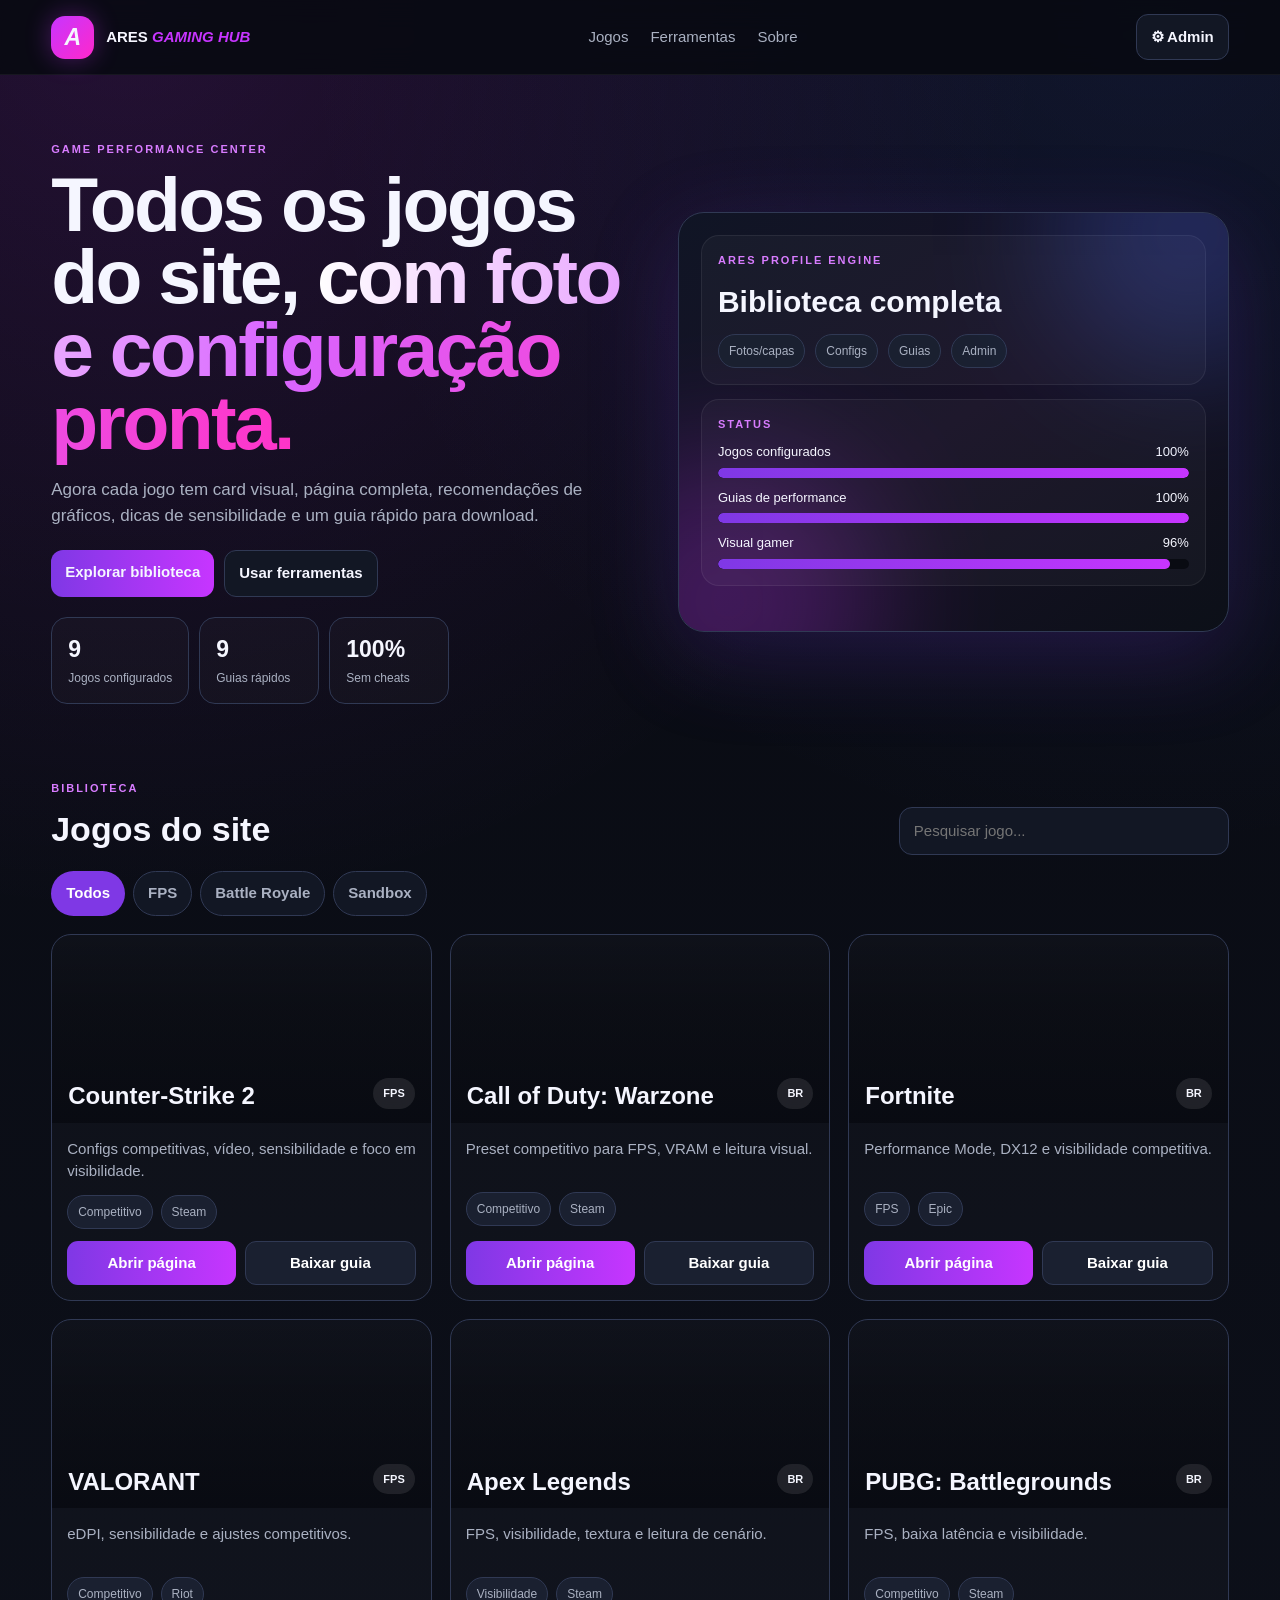
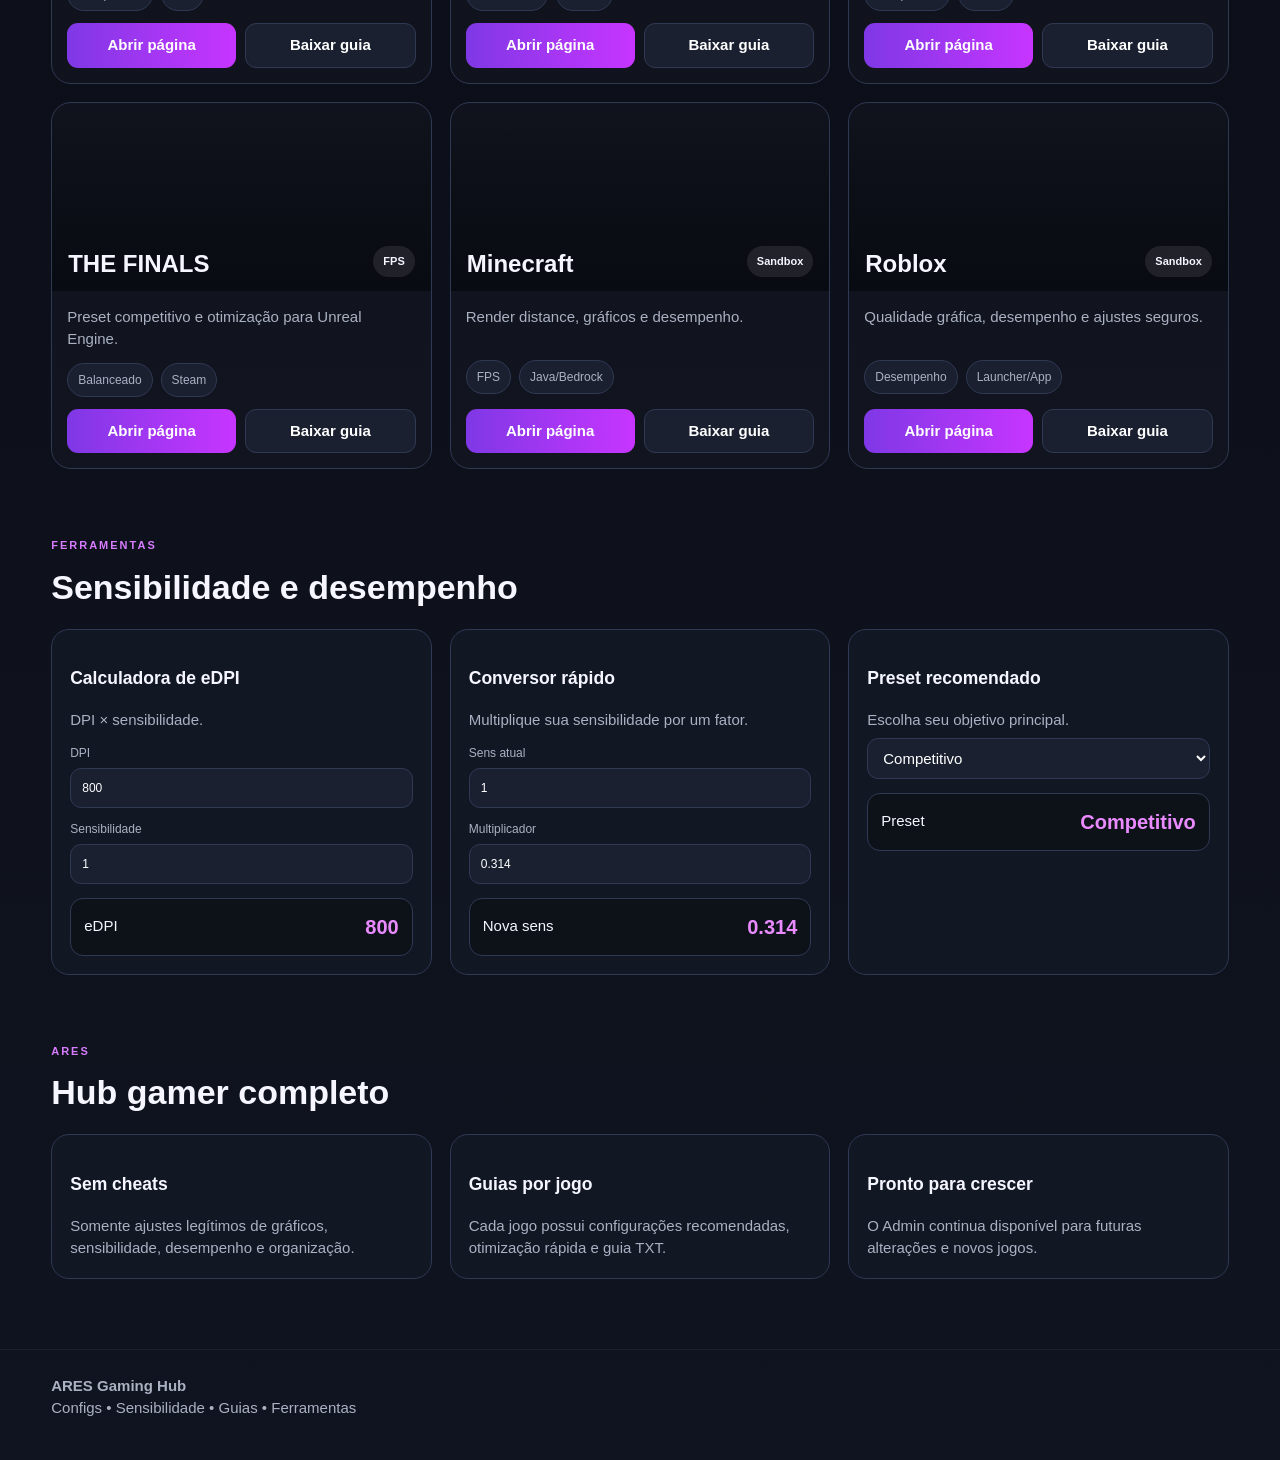
==== commit d2237dbd: "Atualiza biblioteca com fotos e configurações completas" ====
--- a/index.html
+++ b/index.html
@@ -1,55 +1 @@
-<!doctype html>
-<html lang="pt-BR">
-<head>
-<meta charset="utf-8">
-<meta name="viewport" content="width=device-width,initial-scale=1">
-<meta name="theme-color" content="#09090f">
-<meta name="description" content="ARES Gaming Hub — otimizações, sensibilidades, presets, downloads e ferramentas para jogos.">
-<title>ARES Gaming Hub</title>
-<style>
-:root{--bg:#08090f;--bg2:#0d0d16;--panel:#11131d;--panel2:#181a27;--panel3:#202232;--text:#f7f4ff;--muted:#a9a7b8;--accent:#c735ff;--accent2:#7a24d6;--pink:#ff21d0;--green:#3ee58e;--yellow:#ffcb57;--border:#35284b;--shadow:0 24px 90px rgba(99,25,160,.22)}
-*{box-sizing:border-box}html{scroll-behavior:smooth}body{margin:0;background:radial-gradient(circle at 20% -10%,rgba(199,53,255,.14),transparent 30%),radial-gradient(circle at 95% 12%,rgba(255,33,208,.09),transparent 26%),var(--bg);color:var(--text);font:15px/1.5 Inter,Segoe UI,Arial,sans-serif;overflow-x:hidden}a{text-decoration:none;color:inherit}button,input,select{font:inherit}button{cursor:pointer}.wrap{width:min(1420px,92vw);margin:auto}.topbar{position:sticky;top:0;z-index:50;background:rgba(8,9,15,.82);backdrop-filter:blur(18px);border-bottom:1px solid rgba(255,255,255,.05)}.topinner{height:78px;display:flex;align-items:center;justify-content:space-between;gap:24px}.brand{display:flex;align-items:center;gap:12px;font-weight:950;letter-spacing:.2px}.logo{width:46px;height:46px;border-radius:14px;display:grid;place-items:center;font-size:25px;font-style:italic;background:linear-gradient(135deg,var(--accent),var(--pink));box-shadow:0 0 30px rgba(199,53,255,.35);position:relative;overflow:hidden}.logo:after{content:"";position:absolute;inset:1px;border:1px solid rgba(255,255,255,.22);border-radius:13px}.brand strong{font-size:18px}.brand em{font-style:italic;color:var(--accent)}.brand small{display:block;color:var(--muted);font-size:9px;letter-spacing:2px;margin-top:2px}.nav{display:flex;align-items:center;gap:24px;color:var(--muted);font-weight:650}.nav a{transition:.2s}.nav a:hover{color:#fff}.nav-actions{display:flex;gap:9px;align-items:center}.admin{padding:10px 14px;border:1px solid var(--border);border-radius:11px;background:var(--panel);color:var(--text);font-weight:750}.admin:hover{border-color:var(--accent);box-shadow:0 0 24px rgba(199,53,255,.16)}.menu{display:none;border:1px solid var(--border);background:var(--panel);color:var(--text);border-radius:10px;width:42px;height:42px}.hero{min-height:650px;display:grid;grid-template-columns:1.02fr .98fr;gap:56px;align-items:center;padding:72px 0 48px}.eyebrow{display:inline-flex;align-items:center;gap:8px;color:#db8cff;font-size:11px;letter-spacing:2.4px;font-weight:900;text-transform:uppercase}.dot{width:8px;height:8px;border-radius:50%;background:var(--green);box-shadow:0 0 16px var(--green)}.hero h1{font-size:clamp(50px,6vw,86px);line-height:.96;letter-spacing:-3.5px;margin:14px 0 24px}.grad{background:linear-gradient(90deg,#fff 0%,#d46aff 45%,#ff21d0 100%);-webkit-background-clip:text;color:transparent}.hero p{font-size:18px;line-height:1.75;color:var(--muted);max-width:670px;margin:0}.hero-actions{display:flex;gap:12px;flex-wrap:wrap;margin:32px 0}.btn{border:0;border-radius:12px;padding:14px 20px;font-weight:850;display:inline-flex;align-items:center;justify-content:center;gap:8px}.btn.primary{background:linear-gradient(90deg,var(--accent),var(--pink));color:#fff;box-shadow:0 0 35px rgba(199,53,255,.2)}.btn.secondary{background:var(--panel);border:1px solid var(--border);color:var(--text)}.hero-stats{display:grid;grid-template-columns:repeat(3,minmax(0,1fr));max-width:520px;gap:10px}.stat{padding:15px 16px;border:1px solid var(--border);background:rgba(17,19,29,.66);border-radius:14px}.stat strong{display:block;font-size:23px}.stat span{font-size:11px;color:var(--muted)}.hero-visual{position:relative}.visual-shell{aspect-ratio:1.15;border-radius:28px;border:1px solid var(--border);background:radial-gradient(circle at 50% 33%,rgba(199,53,255,.35),transparent 26%),linear-gradient(145deg,#0b0c13,#171021 55%,#090a10);box-shadow:var(--shadow);overflow:hidden;position:relative;padding:22px}.visual-shell:before,.visual-shell:after{content:"";position:absolute;width:80%;height:1px;background:linear-gradient(90deg,transparent,var(--accent),transparent);top:45%;left:10%;transform:rotate(25deg);opacity:.38}.visual-shell:after{transform:rotate(-25deg)}.core{position:absolute;inset:0;display:grid;place-items:center;font-size:190px;font-weight:950;font-style:italic;background:linear-gradient(#fff,#d867ff,#6516b0);-webkit-background-clip:text;color:transparent;filter:drop-shadow(0 0 30px rgba(199,53,255,.5))}.hud{position:absolute;left:20px;right:20px;bottom:20px;background:rgba(10,10,17,.86);border:1px solid var(--border);border-radius:17px;padding:16px;display:grid;grid-template-columns:1fr auto;gap:15px;align-items:center;backdrop-filter:blur(14px)}.hud strong{font-size:13px}.hud small{display:block;color:var(--muted);margin-top:4px}.status{display:flex;align-items:center;gap:7px;color:var(--green);font-size:12px;font-weight:800}.floating{position:absolute;right:-18px;top:22px;border:1px solid var(--border);background:rgba(17,19,29,.94);border-radius:15px;padding:13px 16px;box-shadow:0 15px 45px rgba(0,0,0,.25)}.floating small{color:var(--muted);display:block}.floating strong{font-size:18px}.strip{margin:18px 0 5px;display:grid;grid-template-columns:repeat(4,1fr);gap:12px}.mini{border:1px solid var(--border);background:var(--panel);border-radius:15px;padding:14px 16px;display:flex;align-items:center;gap:11px}.mini i{width:38px;height:38px;border-radius:11px;background:#351546;display:grid;place-items:center;font-style:normal;color:#edaaff;font-weight:900}.mini strong{display:block;font-size:13px}.mini small{color:var(--muted);font-size:11px}.section{padding:88px 0}.section.soft{padding-top:58px}.section-head{display:flex;align-items:end;justify-content:space-between;gap:24px;margin-bottom:26px}.section-head h2{font-size:38px;line-height:1.05;margin:8px 0 0;letter-spacing:-1.4px}.section-head p{color:var(--muted);max-width:650px;margin:8px 0 0}.searchbox{position:relative;min-width:300px}.searchbox input{width:100%;padding:13px 16px 13px 42px;border-radius:12px;border:1px solid var(--border);background:var(--panel);color:var(--text);outline:none}.searchbox:before{content:"⌕";position:absolute;left:15px;top:8px;font-size:22px;color:var(--muted)}.chips{display:flex;gap:8px;flex-wrap:wrap;margin-bottom:24px}.chip{padding:9px 14px;border-radius:999px;background:var(--panel);border:1px solid var(--border);color:var(--muted);font-weight:700}.chip.on,.chip:hover{background:linear-gradient(90deg,var(--accent2),#9a39e4);color:#fff;border-color:#b75cff}.game-grid{display:grid;grid-template-columns:repeat(3,1fr);gap:18px}.game-card{border-radius:19px;overflow:hidden;background:var(--panel);border:1px solid var(--border);transition:.25s;position:relative}.game-card:hover{transform:translateY(-6px);border-color:#8d3ebc;box-shadow:0 18px 55px rgba(74,18,118,.18)}.cover{height:166px;padding:18px;display:flex;align-items:flex-end;position:relative;overflow:hidden}.cover:before{content:"";position:absolute;width:180px;height:180px;border:1px solid rgba(255,255,255,.14);border-radius:50%;right:-50px;top:-60px}.cover:after{content:"";position:absolute;inset:0;background:linear-gradient(0deg,rgba(8,9,15,.94),rgba(8,9,15,.12) 70%)}.cover-title{position:relative;z-index:2;font-size:28px;font-weight:950;letter-spacing:-1px}.game-body{padding:17px}.game-top{display:flex;align-items:center;justify-content:space-between;gap:10px}.game-body h3{margin:0;font-size:18px}.badge{font-size:9px;text-transform:uppercase;letter-spacing:.8px;background:#3b174e;color:#ebc1ff;border:1px solid #61297b;padding:5px 8px;border-radius:999px;font-weight:850}.game-body p{color:var(--muted);font-size:13px;min-height:42px;margin:10px 0 15px}.game-actions{display:flex;gap:9px}.game-actions button{flex:1;padding:10px 12px;border-radius:10px;border:1px solid var(--border);background:var(--panel2);color:var(--text);font-weight:750}.game-actions button:hover{background:var(--accent2)}.tools{display:grid;grid-template-columns:repeat(3,1fr);gap:18px}.tool{background:linear-gradient(180deg,var(--panel),#0f1019);border:1px solid var(--border);border-radius:19px;padding:22px}.tool-icon{width:44px;height:44px;border-radius:12px;background:#38174a;display:grid;place-items:center;color:#eab2ff;font-size:19px;margin-bottom:15px}.tool h3{margin:0 0 7px}.tool p{color:var(--muted);font-size:13px}.tool label{display:block;color:var(--muted);font-size:11px;margin:12px 0}.tool input,.tool select{width:100%;margin-top:6px;background:var(--panel2);border:1px solid var(--border);color:var(--text);padding:11px;border-radius:10px;outline:none}.result{margin-top:15px;padding:13px 14px;border-radius:12px;border:1px solid var(--border);background:#0b0c12;display:flex;align-items:center;justify-content:space-between}.result span{color:var(--muted)}.result strong{color:#e66aff;font-size:18px}.downloads{display:grid;grid-template-columns:repeat(2,1fr);gap:14px}.download{border:1px solid var(--border);background:var(--panel);border-radius:16px;padding:16px;display:flex;align-items:center;gap:14px;transition:.2s}.download:hover{border-color:var(--accent);transform:translateY(-2px)}.filetype{width:48px;height:48px;border-radius:12px;background:#351546;display:grid;place-items:center;font-size:10px;font-weight:900;color:#efb7ff}.download strong{display:block}.download small{display:block;color:var(--muted);margin-top:3px}.arrow{margin-left:auto;color:var(--accent);font-size:23px}.trust{display:grid;grid-template-columns:1.2fr .8fr;gap:18px}.trust-card{border:1px solid var(--border);background:var(--panel);border-radius:20px;padding:24px}.trust-card h3{margin-top:0}.checks{display:grid;grid-template-columns:1fr 1fr;gap:10px;margin-top:18px}.check{padding:12px 13px;border-radius:12px;background:var(--panel2);font-size:13px}.check b{color:var(--green)}.faq details{border-bottom:1px solid var(--border);padding:13px 0}.faq summary{cursor:pointer;font-weight:800}.faq p{color:var(--muted);font-size:13px}footer{border-top:1px solid var(--border);padding:30px 0 42px;color:var(--muted)}.foot{display:flex;align-items:center;justify-content:space-between;gap:20px}.foot strong{color:var(--text)}.modal{position:fixed;inset:0;display:none;z-index:100}.modal.on{display:block}.shade{position:absolute;inset:0;background:rgba(0,0,0,.78);backdrop-filter:blur(8px)}.modal-panel{position:relative;width:min(760px,92vw);max-height:86vh;overflow:auto;margin:7vh auto;background:var(--panel);border:1px solid var(--border);border-radius:22px;padding:27px;box-shadow:0 30px 100px rgba(0,0,0,.55)}.close{position:absolute;right:16px;top:13px;background:none;border:0;color:var(--text);font-size:28px}.modal-panel p,.modal-panel li{color:var(--muted);line-height:1.65}.modal-dls{display:flex;flex-wrap:wrap;gap:9px;margin-top:20px}.modal-dls button{border:0;background:linear-gradient(90deg,var(--accent2),var(--accent));color:#fff;padding:11px 14px;border-radius:10px;font-weight:800}.empty{grid-column:1/-1;border:1px dashed var(--border);border-radius:16px;padding:35px;text-align:center;color:var(--muted)}
-@media(max-width:1050px){.nav{display:none}.hero{grid-template-columns:1fr;padding-top:48px}.hero-visual{order:-1;max-width:760px;margin:auto;width:100%}.strip{grid-template-columns:repeat(2,1fr)}.game-grid{grid-template-columns:repeat(2,1fr)}.tools{grid-template-columns:1fr}.trust{grid-template-columns:1fr}.floating{right:10px}}
-@media(max-width:680px){.wrap{width:94vw}.topinner{height:70px}.brand small{display:none}.admin{padding:9px 11px;font-size:12px}.hero{min-height:auto;padding-bottom:25px}.hero h1{font-size:46px;letter-spacing:-2.2px}.hero p{font-size:16px}.hero-stats{grid-template-columns:1fr}.strip{grid-template-columns:1fr}.section{padding:62px 0}.section-head{flex-direction:column;align-items:stretch}.searchbox{min-width:0}.game-grid,.downloads{grid-template-columns:1fr}.checks{grid-template-columns:1fr}.foot{flex-direction:column;align-items:flex-start}.core{font-size:130px}.visual-shell{padding:14px}.floating{display:none}}
-</style>
-</head>
-<body>
-<header class="topbar"><div class="wrap topinner"><a class="brand" href="#"><div class="logo">A</div><div><strong>ARES <em>GAMING HUB</em></strong><small>PERFORMANCE • SENS • CONFIGS</small></div></a><nav class="nav"><a href="#games">Jogos</a><a href="#tools">Ferramentas</a><a href="#downloads">Downloads</a><a href="#sobre">Sobre</a></nav><div class="nav-actions"><a class="admin" href="admin.html">⚙ Admin</a></div></div></header>
-<main class="wrap">
-<section class="hero"><div><div class="eyebrow"><span class="dot"></span> GAME PERFORMANCE CENTER</div><h1 id="heroTitle">Domine seus jogos com <span class="grad">configs melhores.</span></h1><p id="heroText">Downloads de otimizações seguras, sensibilidades, presets competitivos, guias e ferramentas para os jogos que você realmente joga.</p><div class="hero-actions"><a class="btn primary" href="#games">Explorar jogos →</a><a class="btn secondary" href="#downloads">Ver downloads</a></div><div class="hero-stats"><div class="stat"><strong id="count">9+</strong><span>JOGOS SUPORTADOS</span></div><div class="stat"><strong id="dlCount">0</strong><span>DOWNLOADS</span></div><div class="stat"><strong>100%</strong><span>CONFIGS LEGÍTIMAS</span></div></div></div><div class="hero-visual"><div class="visual-shell"><div class="core">A</div><div class="floating"><small>Preset destaque</small><strong>Competitivo</strong></div><div class="hud"><div><strong>ARES PROFILE ENGINE</strong><small>FPS • Latência • Sensibilidade • Visual</small></div><div class="status"><span class="dot"></span> ONLINE</div></div></div></div></section>
-<div class="strip"><div class="mini"><i>⚡</i><div><strong>Ultra FPS</strong><small>Máximo desempenho</small></div></div><div class="mini"><i>🎯</i><div><strong>Competitivo</strong><small>FPS + visibilidade</small></div></div><div class="mini"><i>⚖</i><div><strong>Balanceado</strong><small>Visual + desempenho</small></div></div><div class="mini"><i>✦</i><div><strong>Qualidade</strong><small>Gráficos superiores</small></div></div></div>
-<section class="section soft" id="games"><div class="section-head"><div><div class="eyebrow">BIBLIOTECA ARES</div><h2>Escolha seu jogo</h2><p>Abra o perfil do jogo para ver recomendações, dicas e downloads disponíveis.</p></div><div class="searchbox"><input id="search" placeholder="Pesquisar jogo..."></div></div><div class="chips" id="chips"></div><div class="game-grid" id="grid"></div></section>
-<section class="section" id="tools"><div class="section-head"><div><div class="eyebrow">FERRAMENTAS</div><h2>Seu setup, mais preciso</h2><p>Ferramentas rápidas para sensibilidade e escolha de preset.</p></div></div><div class="tools"><article class="tool"><div class="tool-icon">◎</div><h3>Calculadora de eDPI</h3><p>Compare sensibilidades independentemente do DPI do mouse.</p><label>DPI<input id="dpi" type="number" value="800" min="1"></label><label>Sensibilidade<input id="sens" type="number" step=".01" value="1"></label><div class="result"><span>eDPI</span><strong id="edpi">800</strong></div></article><article class="tool"><div class="tool-icon">⇄</div><h3>Conversor rápido</h3><p>Use um multiplicador para converter sua sens entre jogos.</p><label>Sensibilidade atual<input id="ss" type="number" step=".01" value="1"></label><label>Multiplicador<input id="mul" type="number" step=".001" value=".314"></label><div class="result"><span>Nova sens</span><strong id="conv">0.314</strong></div></article><article class="tool"><div class="tool-icon">⚙</div><h3>Preset recomendado</h3><p>Escolha o objetivo e use como base para seus ajustes.</p><label>Objetivo<select id="goal"><option>Competitivo</option><option>Ultra FPS</option><option>Balanceado</option><option>Qualidade</option></select></label><div class="result"><span>Recomendação</span><strong id="goalOut">Competitivo</strong></div></article></div></section>
-<section class="section" id="downloads"><div class="section-head"><div><div class="eyebrow">DOWNLOAD CENTER</div><h2>Configs e guias</h2><p>Arquivos gerados a partir dos perfis cadastrados no ARES.</p></div></div><div class="downloads" id="dls"></div></section>
-<section class="section" id="sobre"><div class="trust"><div class="trust-card"><div class="eyebrow">FILOSOFIA ARES</div><h3>Performance sem transformar seu PC em laboratório.</h3><p style="color:var(--muted)">O foco do ARES é organizar ajustes legítimos de jogos, sensibilidade, gráficos e desempenho. Nada de recoil scripts, cheats, exploits ou bypasses.</p><div class="checks"><div class="check"><b>✓</b> Configs permitidas</div><div class="check"><b>✓</b> Guias de desempenho</div><div class="check"><b>✓</b> Sensibilidade e eDPI</div><div class="check"><b>✓</b> Downloads organizados</div></div></div><div class="trust-card faq"><div class="eyebrow">FAQ</div><h3>Dúvidas rápidas</h3><details open><summary>Os downloads são cheats?</summary><p>Não. O objetivo é disponibilizar ajustes e arquivos de preferência legítimos.</p></details><details><summary>Posso personalizar o site?</summary><p>Sim. Use o botão Admin no topo para editar a configuração local do site.</p></details><details><summary>Funciona no celular?</summary><p>Sim. O layout é responsivo para desktop e mobile.</p></details></div></div></section>
-</main>
-<footer><div class="wrap foot"><div><strong>ARES GAMING HUB</strong><div>Game performance center</div></div><div>Configs • Sensibilidade • Downloads • Ferramentas</div></div></footer>
-<div class="modal" id="modal"><div class="shade" data-close></div><div class="modal-panel"><button class="close" data-close>×</button><div id="modalBody"></div></div></div>
-<script>
-const DEFAULT={heroTitle:"Domine seus jogos com <span class='grad'>configs melhores.</span>",heroText:"Downloads de otimizações seguras, sensibilidades, presets competitivos, guias e ferramentas para os jogos que você realmente joga.",cats:[["all","Todos"],["fps","FPS"],["battle","Battle Royale"],["sandbox","Sandbox"]],games:[
-{id:"cs2",name:"Counter-Strike 2",cat:["fps"],cover:"linear-gradient(135deg,#ff8a00,#24150b)",desc:"Configs competitivas, vídeo, sensibilidade e eDPI.",tips:["V-Sync: Off","NVIDIA Reflex: Enabled + Boost","MSAA: 2x ou 4x","Sombras: Low/Medium conforme preferência","Use eDPI para comparar sensibilidades"],dl:[["CS2 Competitivo","cfg","fps_max 0\n// ARES Gaming Hub - ajuste legítimo de preferência\n"]]},
-{id:"warzone",name:"Call of Duty: Warzone",cat:["battle","fps"],cover:"linear-gradient(135deg,#30343d,#090a0d)",desc:"Preset competitivo, FPS, VRAM e qualidade visual.",tips:["Motion Blur: Off","Film Grain: 0","Reflex: On + Boost","VRAM Target: 70–80%","Ray Tracing: Off"],dl:[["Warzone Competitivo","txt","ARES WARZONE COMPETITIVO\nMotion Blur: Off\nFilm Grain: 0\nReflex: On + Boost\nVRAM Target: 70-80%\n"]]},
-{id:"fortnite",name:"Fortnite",cat:["battle","fps"],cover:"linear-gradient(135deg,#691dff,#00a7ff)",desc:"Performance Mode, DX12, visibilidade e FPS.",tips:["V-Sync: Off","Shadows: Off","Textures: Low/Medium","Effects: Low","Teste Performance Mode e DX12"],dl:[]},
-{id:"valorant",name:"VALORANT",cat:["fps"],cover:"linear-gradient(135deg,#ff315f,#48111c)",desc:"eDPI, sensibilidade e presets competitivos.",tips:["Use Fullscreen","V-Sync: Off","Material/Texture/Detail: Low","UI Quality: Low","Calcule eDPI = DPI × sens"],dl:[]},
-{id:"apex",name:"Apex Legends",cat:["battle","fps"],cover:"linear-gradient(135deg,#b22638,#301016)",desc:"FPS, visibilidade, streaming de textura e sensibilidade.",tips:["V-Sync: Off","Ambient Occlusion: Disabled","Volumetric Lighting: Disabled","Impact Marks: Low","Ragdolls: Low"],dl:[]},
-{id:"pubg",name:"PUBG: Battlegrounds",cat:["battle","fps"],cover:"linear-gradient(135deg,#b3822f,#332b1c)",desc:"Presets de FPS, baixa latência e visibilidade.",tips:["Textures: Medium","Shadows: Very Low","Effects: Very Low","Foliage: Very Low","View Distance: Medium"],dl:[]},
-{id:"finals",name:"THE FINALS",cat:["fps"],cover:"linear-gradient(135deg,#ee382b,#161416)",desc:"Preset competitivo e otimização visual.",tips:["Ray Tracing: Off","Shadows: Low","Effects: Low","Textures: Medium","Upscaling conforme sua GPU"],dl:[]},
-{id:"minecraft",name:"Minecraft",cat:["sandbox"],cover:"linear-gradient(135deg,#399b43,#493620)",desc:"Java e Bedrock: render distance, gráficos e FPS.",tips:["Render Distance: 8–16","Simulation Distance: 5–8","Clouds: Off","Particles: Minimal/Decreased"],dl:[["Minecraft FPS Guide","txt","ARES MINECRAFT FPS\nRender Distance: 8-12\nSimulation Distance: 5-8\nGraphics: Fast\nClouds: Off\n"]]},
-{id:"roblox",name:"Roblox",cat:["sandbox"],cover:"linear-gradient(135deg,#d7d7df,#666977)",desc:"Qualidade gráfica, desempenho e guias seguros.",tips:["Graphics Mode: Manual","Graphics Quality: 2-5 para FPS","Fullscreen: On","Fechar overlays desnecessários","Game Mode do Windows: On"],dl:[["Roblox Performance","txt","ARES ROBLOX PERFORMANCE\nGraphics Mode: Manual\nGraphics Quality: 2-5\nFullscreen: On\n"]]}
-]};
-let cfg=(()=>{try{return JSON.parse(localStorage.aresCfg)||DEFAULT}catch(e){return DEFAULT}})();let filter="all";
-const $=s=>document.querySelector(s),esc=s=>String(s??"").replace(/[&<>\"]/g,c=>({"&":"&amp;","<":"&lt;",">":"&gt;",'\"':"&quot;"}[c]));
-function totalDownloads(){let n=0;(cfg.games||[]).forEach(g=>n+=(g.dl||[]).length);return n}
-function badgeFor(g){if((g.cat||[]).includes("battle"))return"BATTLE ROYALE";if((g.cat||[]).includes("fps"))return"FPS";if((g.cat||[]).includes("sandbox"))return"SANDBOX";return"GAME"}
-function render(){heroTitle.innerHTML=cfg.heroTitle||DEFAULT.heroTitle;heroText.textContent=cfg.heroText||DEFAULT.heroText;count.textContent=(cfg.games||[]).length+"+";dlCount.textContent=totalDownloads();chips.innerHTML=(cfg.cats||DEFAULT.cats).map(c=>`<button class="chip ${c[0]===filter?"on":""}" data-f="${esc(c[0])}">${esc(c[1])}</button>`).join("");drawGames();drawDls()}
-function drawGames(){let q=search.value.toLowerCase().trim();let arr=(cfg.games||[]).filter(g=>(filter==="all"||(g.cat||[]).includes(filter))&&(g.name||"").toLowerCase().includes(q));grid.innerHTML=arr.length?arr.map(g=>`<article class="game-card"><div class="cover" style="background:${g.cover||"linear-gradient(135deg,#333,#111)"}"><div class="cover-title">${esc((g.name||"").toUpperCase())}</div></div><div class="game-body"><div class="game-top"><h3>${esc(g.name)}</h3><span class="badge">${badgeFor(g)}</span></div><p>${esc(g.desc||"")}</p><div class="game-actions"><button data-id="${esc(g.id)}">Abrir perfil</button></div></div></article>`).join(""):`<div class="empty">Nenhum jogo encontrado.</div>`}
-function getAllDownloads(){let all=[];(cfg.games||[]).forEach(g=>(g.dl||[]).forEach(d=>all.push({game:g.name,name:d[0],ext:d[1],content:d[2]})));return all}
-function drawDls(){let all=getAllDownloads();window._all=all;dls.innerHTML=all.length?all.map((d,i)=>`<button class="download" data-d="${i}"><div class="filetype">${esc(String(d.ext||"file").toUpperCase())}</div><div style="text-align:left"><strong>${esc(d.name)}</strong><small>${esc(d.game)}</small></div><div class="arrow">↓</div></button>`).join(""):`<div class="empty">Nenhum download cadastrado ainda.</div>`}
-chips.onclick=e=>{let b=e.target.closest("[data-f]");if(!b)return;filter=b.dataset.f;render()};search.oninput=drawGames;
-grid.onclick=e=>{let b=e.target.closest("[data-id]");if(!b)return;let g=(cfg.games||[]).find(x=>x.id===b.dataset.id);if(!g)return;let buttons=(g.dl||[]).map((d,i)=>`<button data-mdl="${i}">${esc(d[0])} ↓</button>`).join("");modalBody.innerHTML=`<div class="eyebrow">ARES GAME PROFILE</div><h2 style="font-size:32px;margin-bottom:8px">${esc(g.name)}</h2><p>${esc(g.desc||"")}</p><h3>Recomendações</h3><ul>${(g.tips||[]).map(x=>`<li>${esc(x)}</li>`).join("")}</ul>${buttons?`<h3>Downloads</h3><div class="modal-dls">${buttons}</div>`:""}`;modalBody.querySelectorAll("[data-mdl]").forEach(btn=>btn.onclick=()=>downloadEntry(g.dl[+btn.dataset.mdl]));modal.classList.add("on")};
-function downloadEntry(d){let blob=new Blob([d[2]||""],{type:"text/plain;charset=utf-8"}),u=URL.createObjectURL(blob),a=document.createElement("a");a.href=u;a.download=(d[0]||"ares_download").replace(/[^a-z0-9_-]+/gi,"_")+"."+(d[1]||"txt");document.body.appendChild(a);a.click();a.remove();URL.revokeObjectURL(u)}
-dls.onclick=e=>{let b=e.target.closest("[data-d]");if(!b)return;let d=window._all[+b.dataset.d];downloadEntry([d.name,d.ext,d.content])};document.querySelectorAll("[data-close]").forEach(x=>x.onclick=()=>modal.classList.remove("on"));document.addEventListener("keydown",e=>{if(e.key==="Escape")modal.classList.remove("on")});
-function calc(){edpi.textContent=((+dpi.value||0)*(+sens.value||0)).toFixed(2).replace(/\.00$/,"");conv.textContent=((+ss.value||0)*(+mul.value||0)).toFixed(4).replace(/0+$/,"").replace(/\.$/,"")}dpi.oninput=sens.oninput=ss.oninput=mul.oninput=calc;goal.onchange=()=>goalOut.textContent=goal.value;render();calc();
-</script>
-</body>
-</html>+<!doctype html><html lang="pt-BR"><head><meta charset="utf-8"><meta name="viewport" content="width=device-width,initial-scale=1"><meta name="description" content="ARES Gaming Hub — jogos, configurações, sensibilidades e guias de desempenho."><title>ARES Gaming Hub</title><style>:root{--bg:#080a11;--p:#121724;--p2:#1a2030;--t:#f5f6ff;--m:#aab1c2;--a:#c735ff;--a2:#7f38e5;--b:#303954}*{box-sizing:border-box}html{scroll-behavior:smooth}body{margin:0;font:15px/1.5 Inter,Segoe UI,Arial,sans-serif;color:var(--t);background:radial-gradient(circle at 10% 0,#c735ff26,transparent 28%),radial-gradient(circle at 90% 0,#526dff1f,transparent 26%),linear-gradient(#080a11,#101420)}a{text-decoration:none;color:inherit}button,input,select{font:inherit}.wrap{width:min(1380px,92vw);margin:auto}.top{position:sticky;top:0;z-index:30;background:#080a11dc;backdrop-filter:blur(14px);border-bottom:1px solid #ffffff0d}.top .wrap{height:74px;display:flex;align-items:center;justify-content:space-between;gap:18px}.brand{display:flex;align-items:center;gap:12px;font-weight:900}.logo{width:43px;height:43px;border-radius:14px;display:grid;place-items:center;background:linear-gradient(135deg,var(--a),#ff28cb);box-shadow:0 0 26px #c735ff55;font-size:23px;font-style:italic}.brand span{color:var(--a);font-style:italic}.nav{display:flex;gap:22px;color:var(--m)}.admin,.btn,.ghost{padding:11px 14px;border-radius:12px;font-weight:800;border:1px solid var(--b);background:var(--p);color:var(--t);cursor:pointer}.btn{background:linear-gradient(90deg,var(--a2),var(--a));border:0}.hero{padding:66px 0 42px;display:grid;grid-template-columns:1.04fr .96fr;gap:30px;align-items:center}.ey{color:#d87cff;font-size:11px;letter-spacing:2px;font-weight:900}.hero h1{font-size:clamp(44px,6vw,82px);line-height:.95;letter-spacing:-2.7px;margin:10px 0 18px}.grad{background:linear-gradient(90deg,#fff,#d966ff,#ff34c8);-webkit-background-clip:text;color:transparent}.hero p{color:var(--m);font-size:17px;margin:0 0 22px}.row{display:flex;gap:10px;flex-wrap:wrap}.stat{padding:14px 16px;border:1px solid var(--b);border-radius:16px;background:#ffffff05;min-width:120px}.stat strong{display:block;font-size:23px}.stat span{color:var(--m);font-size:12px}.hero-panel{min-height:420px;border:1px solid var(--b);border-radius:26px;padding:22px;background:linear-gradient(145deg,#101525,#171126,#0c1018);box-shadow:0 24px 90px #7f38e535;position:relative;overflow:hidden}.hero-panel:before,.hero-panel:after{content:"";position:absolute;border-radius:50%;filter:blur(65px);opacity:.24}.hero-panel:before{width:300px;height:300px;background:#c735ff;left:-100px;bottom:-120px}.hero-panel:after{width:280px;height:280px;background:#4a77ff;right:-100px;top:-120px}.hud{position:relative;display:grid;gap:14px}.box{padding:16px;border-radius:18px;background:#ffffff08;border:1px solid #ffffff12}.bar{height:10px;border-radius:99px;background:#090b12;overflow:hidden}.bar i{display:block;height:100%;background:linear-gradient(90deg,var(--a2),var(--a));border-radius:99px}.meta{display:flex;justify-content:space-between;font-size:13px;margin:10px 0 6px}.section{padding:34px 0}.head{display:flex;align-items:end;justify-content:space-between;gap:16px;flex-wrap:wrap;margin-bottom:16px}.head h2{font-size:34px;margin:8px 0 0}.search{width:min(330px,100%);padding:12px 14px;border-radius:13px;border:1px solid var(--b);background:var(--p);color:#fff}.chips{display:flex;gap:8px;flex-wrap:wrap;margin-bottom:18px}.chip{padding:10px 14px;border-radius:99px;border:1px solid var(--b);background:var(--p);color:var(--m);font-weight:800;cursor:pointer}.chip.on{background:var(--a2);color:#fff;border-color:transparent}.grid{display:grid;grid-template-columns:repeat(3,1fr);gap:18px}.card{background:#ffffff04;border:1px solid var(--b);border-radius:20px;overflow:hidden;display:flex;flex-direction:column;transition:.18s}.card:hover{transform:translateY(-4px);border-color:#9151e7;box-shadow:0 18px 60px #0005}.cover{height:188px;background-size:cover;background-position:center;position:relative}.cover:before{content:"";position:absolute;inset:0;background:linear-gradient(180deg,#0000,#0003 35%,#080a11e8)}.cover-info{position:absolute;left:16px;right:16px;bottom:14px;display:flex;justify-content:space-between;align-items:end;z-index:1}.cover h3{margin:0;font-size:24px;line-height:1.02}.tag{padding:7px 10px;border-radius:99px;background:#ffffff18;backdrop-filter:blur(8px);font-size:11px;font-weight:900}.body{padding:15px;display:flex;flex-direction:column;gap:12px;flex:1}.body p{margin:0;color:var(--m);min-height:42px}.meta2{display:flex;gap:8px;flex-wrap:wrap}.mini{padding:7px 10px;border:1px solid var(--b);border-radius:99px;background:var(--p2);font-size:12px;color:var(--m)}.actions{display:flex;gap:9px;margin-top:auto}.actions button{flex:1;padding:10px 11px;border-radius:11px;border:1px solid var(--b);background:var(--p2);color:#fff;font-weight:800;cursor:pointer}.actions .go{background:linear-gradient(90deg,var(--a2),var(--a));border:0}.tools,.notes{display:grid;grid-template-columns:repeat(3,1fr);gap:18px}.tool,.note{background:var(--p);border:1px solid var(--b);border-radius:18px;padding:18px}.tool p,.note p{color:var(--m);margin:0}.tool label{display:block;color:var(--m);font-size:12px;margin:12px 0}.tool input,.tool select{width:100%;padding:10px 11px;border-radius:11px;border:1px solid var(--b);background:var(--p2);color:#fff;margin-top:6px}.res{display:flex;justify-content:space-between;align-items:center;padding:13px;margin-top:14px;border:1px solid var(--b);border-radius:13px;background:#0d1118}.res strong{color:#e98bff;font-size:20px}.foot{margin-top:36px;border-top:1px solid #ffffff0d;padding:25px 0 40px;color:var(--m)}.modal{position:fixed;inset:0;display:none;z-index:90}.modal.on{display:block}.shade{position:absolute;inset:0;background:#000c;backdrop-filter:blur(7px)}.win{position:relative;width:min(1000px,94vw);max-height:90vh;overflow:auto;margin:5vh auto;background:linear-gradient(#0e121c,#14192a);border:1px solid var(--b);border-radius:24px}.x{position:absolute;right:16px;top:14px;width:40px;height:40px;border-radius:12px;border:1px solid #ffffff15;background:#0005;color:#fff;font-size:24px;cursor:pointer;z-index:2}.mhero{height:280px;background-size:cover;background-position:center;position:relative}.mhero:before{content:"";position:absolute;inset:0;background:linear-gradient(180deg,#0002,#0007 40%,#0f1320f5)}.mhero .txt{position:absolute;left:22px;right:22px;bottom:18px;z-index:1}.mhero h2{margin:0 0 8px;font-size:38px}.tags{display:flex;gap:8px;flex-wrap:wrap}.tags span{padding:8px 10px;border-radius:99px;background:#ffffff15;backdrop-filter:blur(8px);font-size:12px}.mwrap{padding:20px;display:grid;grid-template-columns:1fr 1fr;gap:16px}.mcard{padding:18px;border-radius:18px;background:#ffffff05;border:1px solid #ffffff10}.mcard h3{margin:0 0 12px}.list,.set{display:grid;gap:9px}.list div,.set div{padding:11px 12px;border-radius:13px;background:#00000024;border:1px solid #ffffff0c}.set div{display:flex;justify-content:space-between;gap:16px}.set b:last-child{color:#f0a2ff;text-align:right}.macts{display:flex;gap:10px;flex-wrap:wrap;margin-top:14px}.macts a,.macts button{padding:11px 13px;border-radius:12px;border:1px solid var(--b);background:var(--p2);color:#fff;font-weight:800;cursor:pointer}.macts .pri{background:linear-gradient(90deg,var(--a2),var(--a));border:0}@media(max-width:1040px){.hero{grid-template-columns:1fr}.grid,.notes{grid-template-columns:repeat(2,1fr)}.tools,.mwrap{grid-template-columns:1fr}}@media(max-width:720px){.nav{display:none}.grid,.notes,.tools{grid-template-columns:1fr}.top .wrap{height:auto;padding:12px 0}.hero{padding-top:42px}.hero h1{font-size:46px}.mhero{height:230px}.mhero h2{font-size:30px}}</style></head><body><header class="top"><div class="wrap"><a class="brand" href="#top"><div class="logo">A</div><div>ARES <span>GAMING HUB</span></div></a><nav class="nav"><a href="#games">Jogos</a><a href="#tools">Ferramentas</a><a href="#notes">Sobre</a></nav><a class="admin" href="admin.html">⚙ Admin</a></div></header><main class="wrap" id="top"><section class="hero"><div><div class="ey">GAME PERFORMANCE CENTER</div><h1>Todos os jogos do site, <span class="grad">com foto e configuração pronta.</span></h1><p>Agora cada jogo tem card visual, página completa, recomendações de gráficos, dicas de sensibilidade e um guia rápido para download.</p><div class="row"><a class="btn" href="#games">Explorar biblioteca</a><a class="ghost" href="#tools">Usar ferramentas</a></div><div class="row" style="margin-top:20px"><div class="stat"><strong id="count">9</strong><span>Jogos configurados</span></div><div class="stat"><strong>9</strong><span>Guias rápidos</span></div><div class="stat"><strong>100%</strong><span>Sem cheats</span></div></div></div><div class="hero-panel"><div class="hud"><div class="box"><div class="ey">ARES PROFILE ENGINE</div><h3 style="font-size:30px;margin:10px 0">Biblioteca completa</h3><div class="row"><span class="mini">Fotos/capas</span><span class="mini">Configs</span><span class="mini">Guias</span><span class="mini">Admin</span></div></div><div class="box"><div class="ey">STATUS</div><div class="meta"><span>Jogos configurados</span><span>100%</span></div><div class="bar"><i style="width:100%"></i></div><div class="meta"><span>Guias de performance</span><span>100%</span></div><div class="bar"><i style="width:100%"></i></div><div class="meta"><span>Visual gamer</span><span>96%</span></div><div class="bar"><i style="width:96%"></i></div></div></div></div></section><section class="section" id="games"><div class="head"><div><div class="ey">BIBLIOTECA</div><h2>Jogos do site</h2></div><input class="search" id="q" placeholder="Pesquisar jogo..."></div><div class="chips" id="chips"></div><div class="grid" id="grid"></div></section><section class="section" id="tools"><div class="ey">FERRAMENTAS</div><h2 style="font-size:34px;margin:8px 0 16px">Sensibilidade e desempenho</h2><div class="tools"><div class="tool"><h3>Calculadora de eDPI</h3><p>DPI × sensibilidade.</p><label>DPI<input id="dpi" type="number" value="800"></label><label>Sensibilidade<input id="sens" type="number" step=".01" value="1"></label><div class="res"><span>eDPI</span><strong id="edpi">800</strong></div></div><div class="tool"><h3>Conversor rápido</h3><p>Multiplique sua sensibilidade por um fator.</p><label>Sens atual<input id="s1" type="number" step=".01" value="1"></label><label>Multiplicador<input id="mul" type="number" step=".001" value="0.314"></label><div class="res"><span>Nova sens</span><strong id="conv">0.314</strong></div></div><div class="tool"><h3>Preset recomendado</h3><p>Escolha seu objetivo principal.</p><select id="goal"><option>Competitivo</option><option>Ultra FPS</option><option>Balanceado</option><option>Qualidade</option></select><div class="res"><span>Preset</span><strong id="goalOut">Competitivo</strong></div></div></div></section><section class="section" id="notes"><div class="ey">ARES</div><h2 style="font-size:34px;margin:8px 0 16px">Hub gamer completo</h2><div class="notes"><div class="note"><h3>Sem cheats</h3><p>Somente ajustes legítimos de gráficos, sensibilidade, desempenho e organização.</p></div><div class="note"><h3>Guias por jogo</h3><p>Cada jogo possui configurações recomendadas, otimização rápida e guia TXT.</p></div><div class="note"><h3>Pronto para crescer</h3><p>O Admin continua disponível para futuras alterações e novos jogos.</p></div></div></section></main><footer class="foot"><div class="wrap"><strong>ARES Gaming Hub</strong><div>Configs • Sensibilidade • Guias • Ferramentas</div></div></footer><div class="modal" id="modal"><div class="shade" data-close></div><div class="win"><button class="x" data-close>×</button><div id="mc"></div></div></div><script>const cover=(t,c1,c2,b='GAME')=>`data:image/svg+xml;utf8,<svg xmlns='http://www.w3.org/2000/svg' viewBox='0 0 800 450'><defs><linearGradient id='g'><stop stop-color='${encodeURIComponent(c1)}'/><stop offset='1' stop-color='${encodeURIComponent(c2)}'/></linearGradient></defs><rect width='800' height='450' fill='%230b0d13'/><circle cx='150' cy='120' r='120' fill='url(%23g)' opacity='.25'/><circle cx='640' cy='310' r='170' fill='url(%23g)' opacity='.18'/><path d='M0 330L210 190L430 300L615 150L800 250V450H0Z' fill='url(%23g)' opacity='.28'/><text x='40' y='84' fill='white' font-family='Arial' font-size='24' font-weight='700'>ARES GAME PROFILE</text><text x='40' y='340' fill='white' font-family='Arial' font-size='56' font-weight='900'>${encodeURIComponent(t)}</text><text x='40' y='390' fill='white' font-family='Arial' font-size='24'>${encodeURIComponent(b)} • CONFIGURADO</text></svg>`;const C=[['all','Todos'],['fps','FPS'],['battle','Battle Royale'],['sandbox','Sandbox']];const G=[{id:'cs2',n:'Counter-Strike 2',b:'FPS',c:['fps'],f:'Competitivo',p:'Steam',img:'https://shared.cloudflare.steamstatic.com/store_item_assets/steam/apps/730/capsule_616x353.jpg',d:'Configs competitivas, vídeo, sensibilidade e foco em visibilidade.',u:'https://www.counter-strike.net/cs2',s:[['V-Sync','Off'],['NVIDIA Reflex','Enabled + Boost'],['MSAA','2x ou 4x'],['Shadows','Low/Medium'],['Texture Filtering','4x/8x']],t:['Use eDPI para comparar sensibilidades.','Priorize consistência ao invés de trocar toda hora.'],o:['Feche overlays desnecessários.','Use tela cheia exclusiva quando possível.','Mantenha FPS estável acima do Hz do monitor.']},{id:'warzone',n:'Call of Duty: Warzone',b:'BR',c:['battle','fps'],f:'Competitivo',p:'Steam',img:'https://shared.cloudflare.steamstatic.com/store_item_assets/steam/apps/1938090/capsule_616x353.jpg',d:'Preset competitivo para FPS, VRAM e leitura visual.',u:'https://www.callofduty.com/warzone',s:[['V-Sync','Off'],['Motion Blur','Off'],['Film Grain','0'],['Reflex','On + Boost'],['VRAM Target','70-80%']],t:['Mantenha consistência entre ADS e hipfire.','Deadzone baixa ajuda desde que não gere drift.'],o:['Ray Tracing desligado.','Sombras e volumétricos em Low.','Texturas em Normal se a GPU permitir.']},{id:'fortnite',n:'Fortnite',b:'BR',c:['battle','fps'],f:'FPS',p:'Epic',img:cover('Fortnite','#5f8cff','#57d5ff','BATTLE ROYALE'),d:'Performance Mode, DX12 e visibilidade competitiva.',u:'https://www.fortnite.com/',s:[['Rendering Mode','Performance ou DX12'],['V-Sync','Off'],['Shadows','Off'],['Textures','Low/Medium'],['Effects','Low']],t:['Mantenha build/edit/aim previsíveis.','Use multiplicadores simples.'],o:['Teste Performance Mode e DX12.','Ative Multithread Rendering.','Reduza resolução 3D se precisar de FPS.']},{id:'valorant',n:'VALORANT',b:'FPS',c:['fps'],f:'Competitivo',p:'Riot',img:cover('VALORANT','#ff4e6a','#f3b1ff','TACTICAL FPS'),d:'eDPI, sensibilidade e ajustes competitivos.',u:'https://playvalorant.com/',s:[['V-Sync','Off'],['Material Quality','Low'],['Texture Quality','Low'],['Detail Quality','Low'],['UI Quality','Low']],t:['eDPI = DPI × sensibilidade.','Repetição e controle valem mais que copiar pro player.'],o:['Tela cheia ligada.','Desative apps em segundo plano.','FPS acima do refresh do monitor.']},{id:'apex',n:'Apex Legends',b:'BR',c:['battle','fps'],f:'Visibilidade',p:'Steam',img:'https://shared.cloudflare.steamstatic.com/store_item_assets/steam/apps/1172470/capsule_616x353.jpg',d:'FPS, visibilidade, textura e leitura de cenário.',u:'https://www.ea.com/games/apex-legends',s:[['V-Sync','Off'],['Ambient Occlusion','Disabled'],['Volumetric Lighting','Disabled'],['Texture Streaming','2-4 GB'],['Ragdolls','Low']],t:['Evite mudar a sens toda hora.','Treine tracking antes de subir a sens.'],o:['Sombras e efeitos no mínimo.','Streaming de textura conforme VRAM.','Evite throttling térmico.']},{id:'pubg',n:'PUBG: Battlegrounds',b:'BR',c:['battle','fps'],f:'Competitivo',p:'Steam',img:'https://shared.cloudflare.steamstatic.com/store_item_assets/steam/apps/578080/capsule_616x353.jpg',d:'FPS, baixa latência e visibilidade.',u:'https://pubg.com/',s:[['Textures','Medium'],['Shadows','Very Low'],['Effects','Very Low'],['Foliage','Very Low'],['View Distance','Medium']],t:['Faça pequenos ajustes de sens.','Foque em consistência legítima no spray.'],o:['Antialiasing conforme nitidez desejada.','Foliage muito baixa.','Desative extras pesados.']},{id:'finals',n:'THE FINALS',b:'FPS',c:['fps'],f:'Balanceado',p:'Steam',img:'https://shared.cloudflare.steamstatic.com/store_item_assets/steam/apps/2073850/capsule_616x353.jpg',d:'Preset competitivo e otimização para Unreal Engine.',u:'https://www.reachthefinals.com/',s:[['Ray Tracing','Off'],['Shadows','Low'],['Effects','Low'],['Textures','Medium'],['Upscaling','Conforme sua GPU']],t:['FPS veloz pede conforto acima de extremos.','Use base parecida com seus outros FPS.'],o:['Teste DLSS/FSR/XeSS.','Sombras e efeitos em baixo.','Evite apps pesados em segundo plano.']},{id:'minecraft',n:'Minecraft',b:'Sandbox',c:['sandbox'],f:'FPS',p:'Java/Bedrock',img:cover('Minecraft','#59b44a','#2b6b21','SANDBOX'),d:'Render distance, gráficos e desempenho.',u:'https://www.minecraft.net/',s:[['Render Distance','8-16'],['Simulation Distance','5-8'],['Clouds','Off'],['Particles','Minimal'],['Graphics','Fast/Normal']],t:['A sens depende do estilo e do PvP.','Prefira micro ajustes.'],o:['Use gráficos Fast para FPS.','Menos chunks = mais estabilidade.','Evite shaders em PCs mais fracos.']},{id:'roblox',n:'Roblox',b:'Sandbox',c:['sandbox'],f:'Desempenho',p:'Launcher/App',img:cover('Roblox','#9958ff','#ff48d2','SANDBOX'),d:'Qualidade gráfica, desempenho e ajustes seguros.',u:'https://www.roblox.com/',s:[['Graphics Mode','Manual'],['Graphics Quality','2-5'],['Fullscreen','On'],['Shadows','Conforme o jogo'],['Background Apps','Mínimo possível']],t:['Cada experiência pode pedir um ajuste.','Comece confortável e refine por jogo.'],o:['Use gráficos manuais.','Feche overlays e gravadores.','Ative Game Mode do Windows.']}];const $=s=>document.querySelector(s),chips=$('#chips'),grid=$('#grid');$('#count').textContent=G.length;chips.innerHTML=C.map((x,i)=>`<button class="chip ${i?'':'on'}" data-c="${x[0]}">${x[1]}</button>`).join('');let active='all';const esc=v=>String(v||'').replace(/[&<>\"]/g,m=>({'&':'&amp;','<':'&lt;','>':'&gt;','"':'&quot;'}[m]));function render(){const q=($('#q').value||'').toLowerCase();grid.innerHTML=G.filter(g=>(active==='all'||g.c.includes(active))&&(`${g.n} ${g.b} ${g.f}`.toLowerCase().includes(q))).map(g=>`<article class="card"><div class="cover" style="background-image:url('${g.img}')"><div class="cover-info"><h3>${esc(g.n)}</h3><span class="tag">${esc(g.b)}</span></div></div><div class="body"><p>${esc(g.d)}</p><div class="meta2"><span class="mini">${esc(g.f)}</span><span class="mini">${esc(g.p)}</span></div><div class="actions"><button class="go" onclick="openGame('${g.id}')">Abrir página</button><button onclick="down('${g.id}')">Baixar guia</button></div></div></article>`).join('')}window.openGame=id=>{const g=G.find(x=>x.id===id);$('#mc').innerHTML=`<div class="mhero" style="background-image:url('${g.img}')"><div class="txt"><h2>${esc(g.n)}</h2><div class="tags"><span>${esc(g.b)}</span><span>${esc(g.f)}</span><span>${esc(g.p)}</span></div></div></div><div class="mwrap"><div class="mcard"><h3>Visão geral</h3><p style="color:var(--m)">${esc(g.d)}</p><div class="macts"><a class="pri" href="${g.u}" target="_blank" rel="noopener">Site oficial</a><button onclick="down('${g.id}')">Baixar guia</button><button onclick="copyPreset('${g.id}')">Copiar preset</button></div></div><div class="mcard"><h3>Configurações recomendadas</h3><div class="set">${g.s.map(v=>`<div><b>${esc(v[0])}</b><b>${esc(v[1])}</b></div>`).join('')}</div></div><div class="mcard"><h3>Sensibilidade</h3><div class="list">${g.t.map(v=>`<div>${esc(v)}</div>`).join('')}</div></div><div class="mcard"><h3>Otimização rápida</h3><div class="list">${g.o.map(v=>`<div>${esc(v)}</div>`).join('')}</div></div></div>`;$('#modal').classList.add('on')};window.down=id=>{const g=G.find(x=>x.id===id),txt=`ARES Gaming Hub - ${g.n}\n\nConfigurações recomendadas:\n${g.s.map(v=>`- ${v[0]}: ${v[1]}`).join('\n')}\n\nSensibilidade:\n${g.t.map(v=>`- ${v}`).join('\n')}\n\nOtimização:\n${g.o.map(v=>`- ${v}`).join('\n')}`,blob=new Blob([txt],{type:'text/plain;charset=utf-8'}),url=URL.createObjectURL(blob),a=document.createElement('a');a.href=url;a.download=`${g.id}-guia-ares.txt`;a.click();setTimeout(()=>URL.revokeObjectURL(url),1200)};window.copyPreset=id=>{const g=G.find(x=>x.id===id);navigator.clipboard.writeText(`${g.n}\n`+g.s.map(v=>`${v[0]}: ${v[1]}`).join('\n')).then(()=>alert('Preset copiado.'))};chips.onclick=e=>{const b=e.target.closest('.chip');if(!b)return;document.querySelectorAll('.chip').forEach(x=>x.classList.remove('on'));b.classList.add('on');active=b.dataset.c;render()};$('#q').oninput=render;document.querySelectorAll('[data-close]').forEach(x=>x.onclick=()=>$('#modal').classList.remove('on'));const dpi=$('#dpi'),sens=$('#sens'),edpi=$('#edpi'),s1=$('#s1'),mul=$('#mul'),conv=$('#conv'),goal=$('#goal'),goalOut=$('#goalOut');const calc=()=>edpi.textContent=((+dpi.value||0)*(+sens.value||0)).toFixed(2).replace(/\.00$/,'');const cv=()=>conv.textContent=((+s1.value||0)*(+mul.value||0)).toFixed(4).replace(/0+$/,'').replace(/\.$/,'');[dpi,sens].forEach(x=>x.oninput=calc);[s1,mul].forEach(x=>x.oninput=cv);goal.onchange=()=>goalOut.textContent=goal.value;calc();cv();render();</script></body></html>
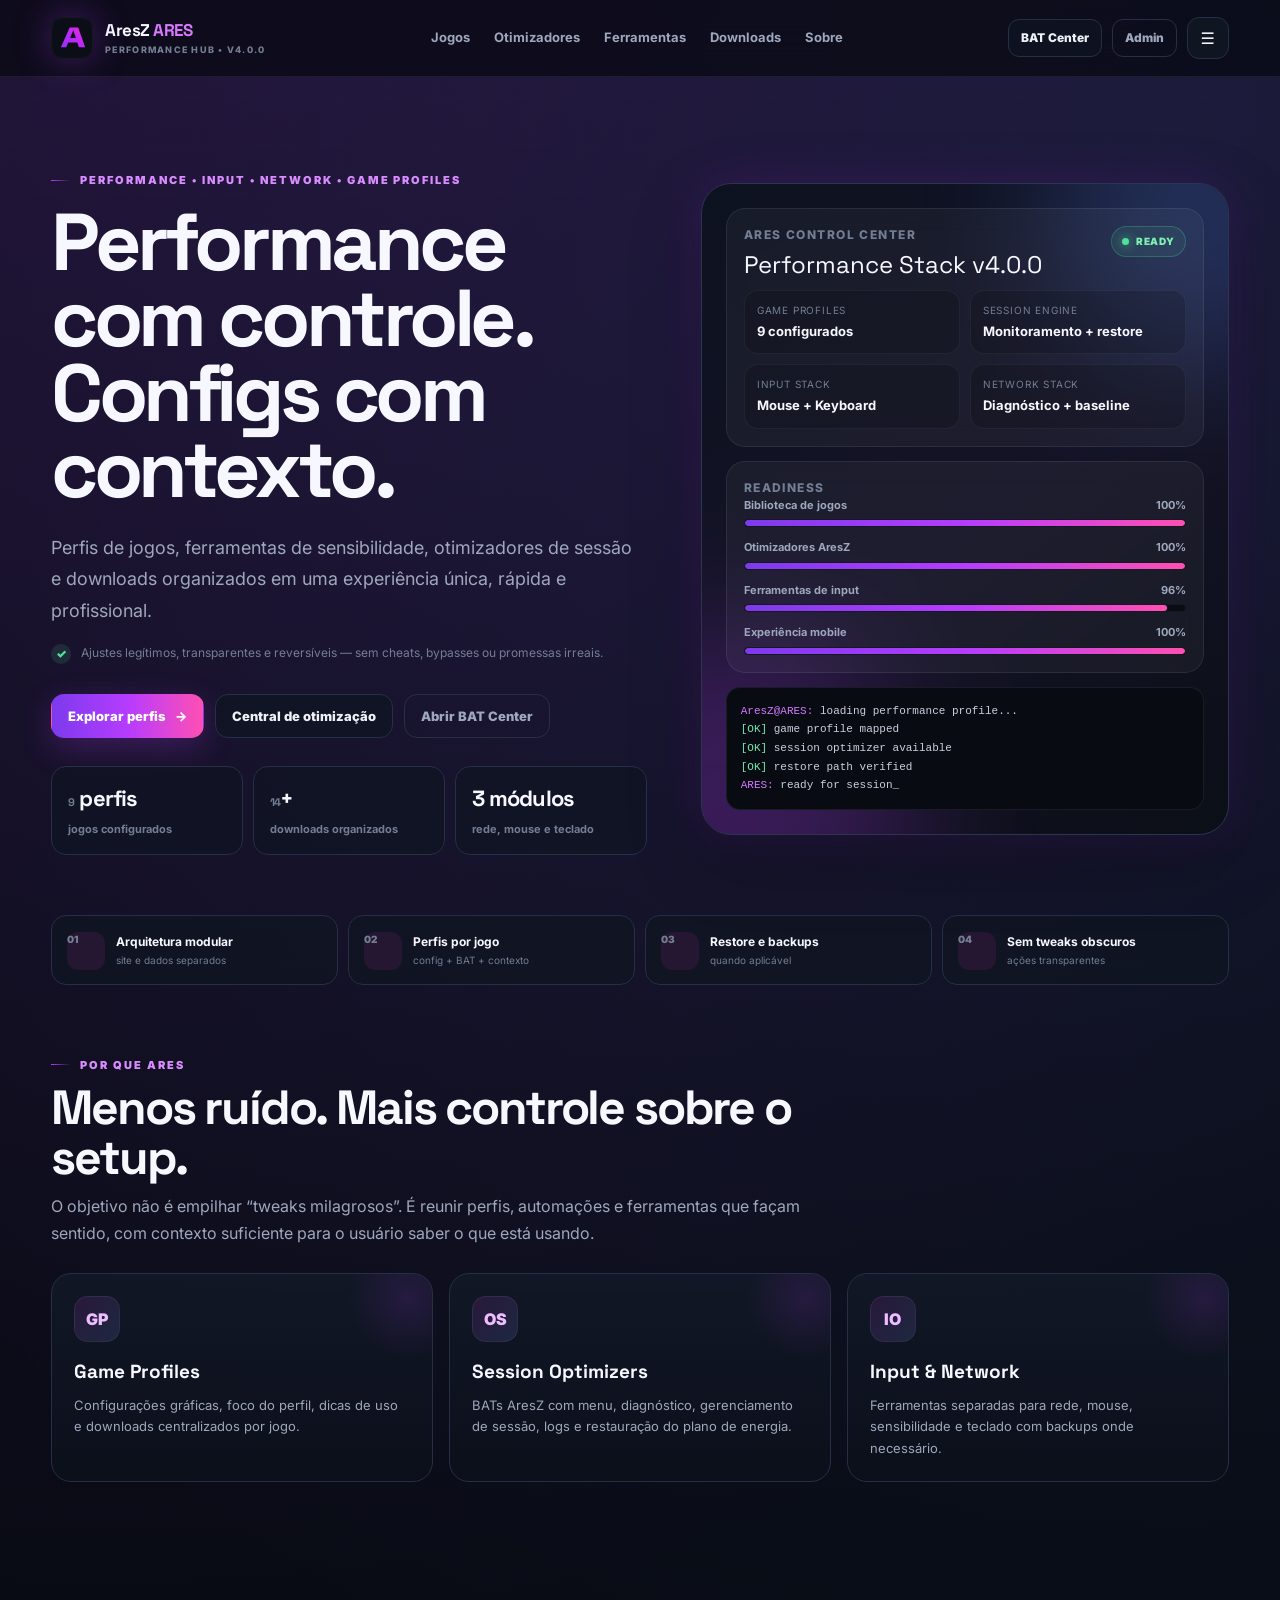
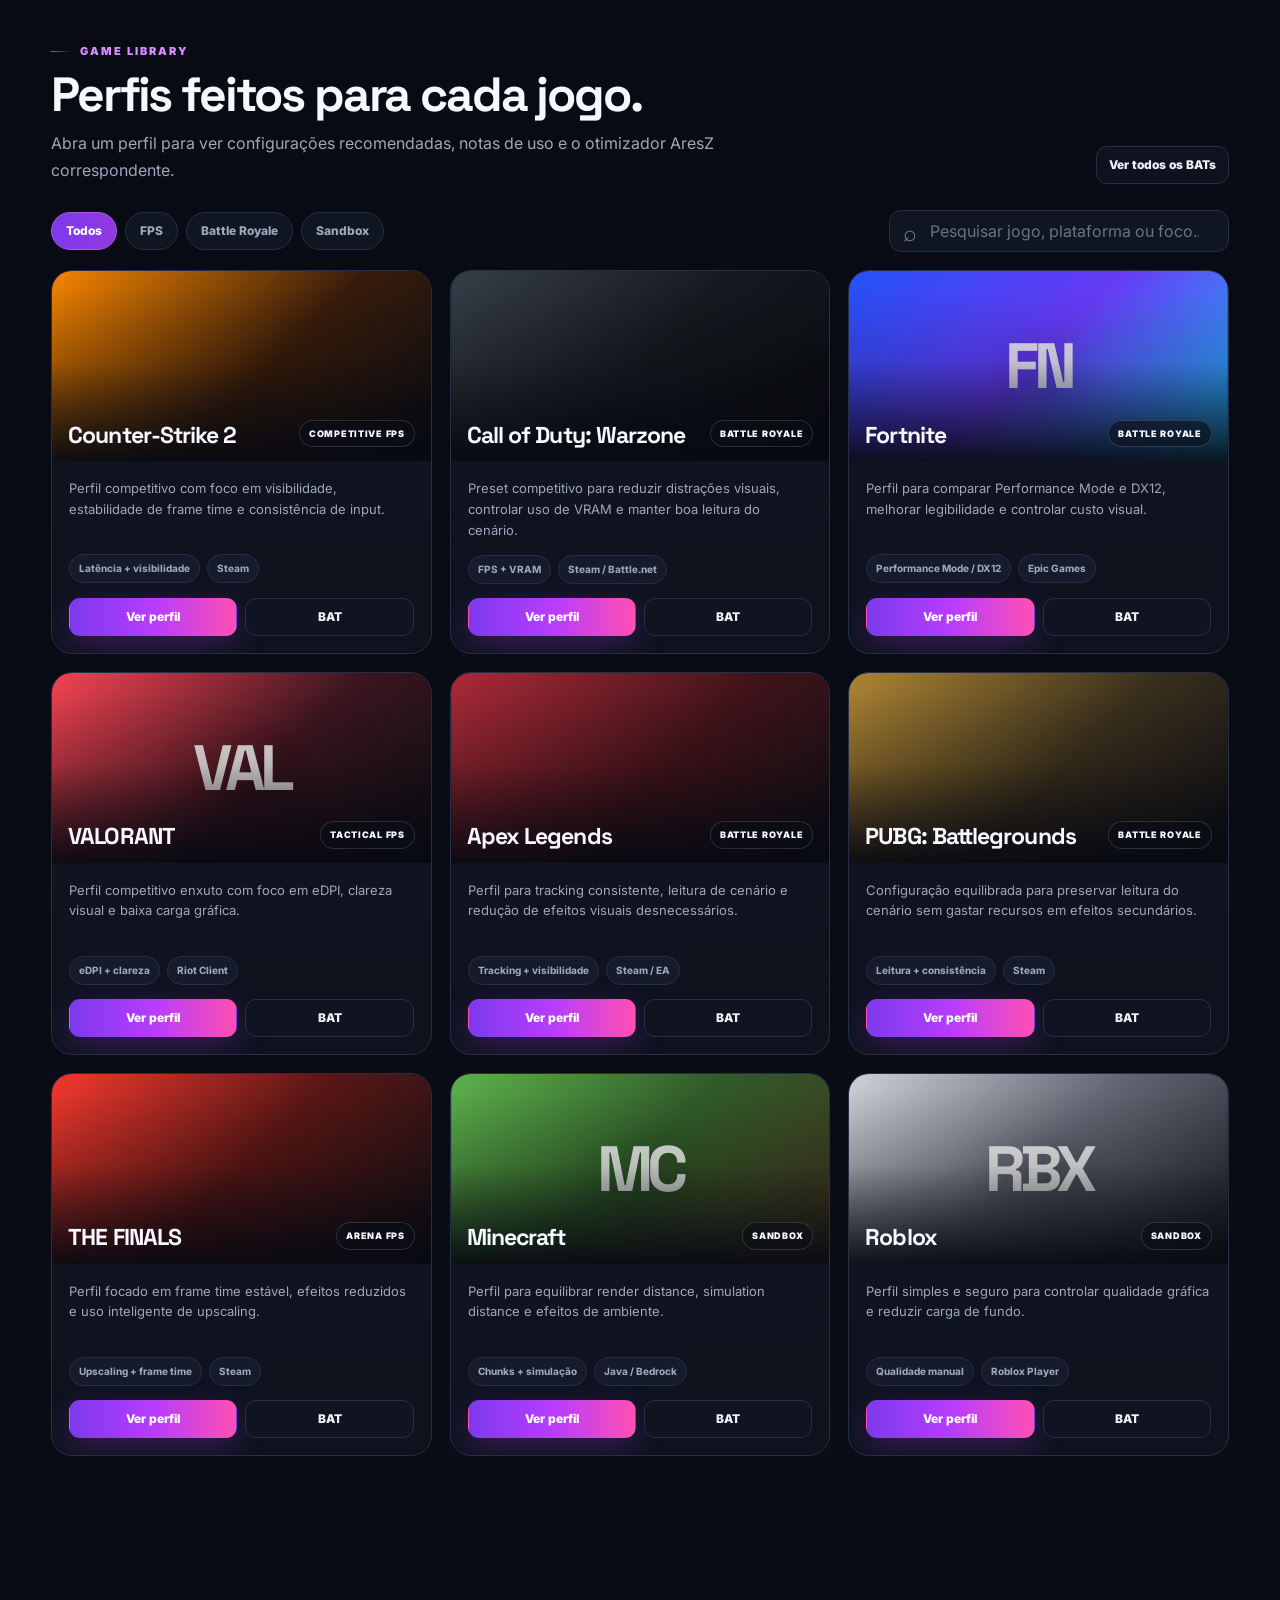
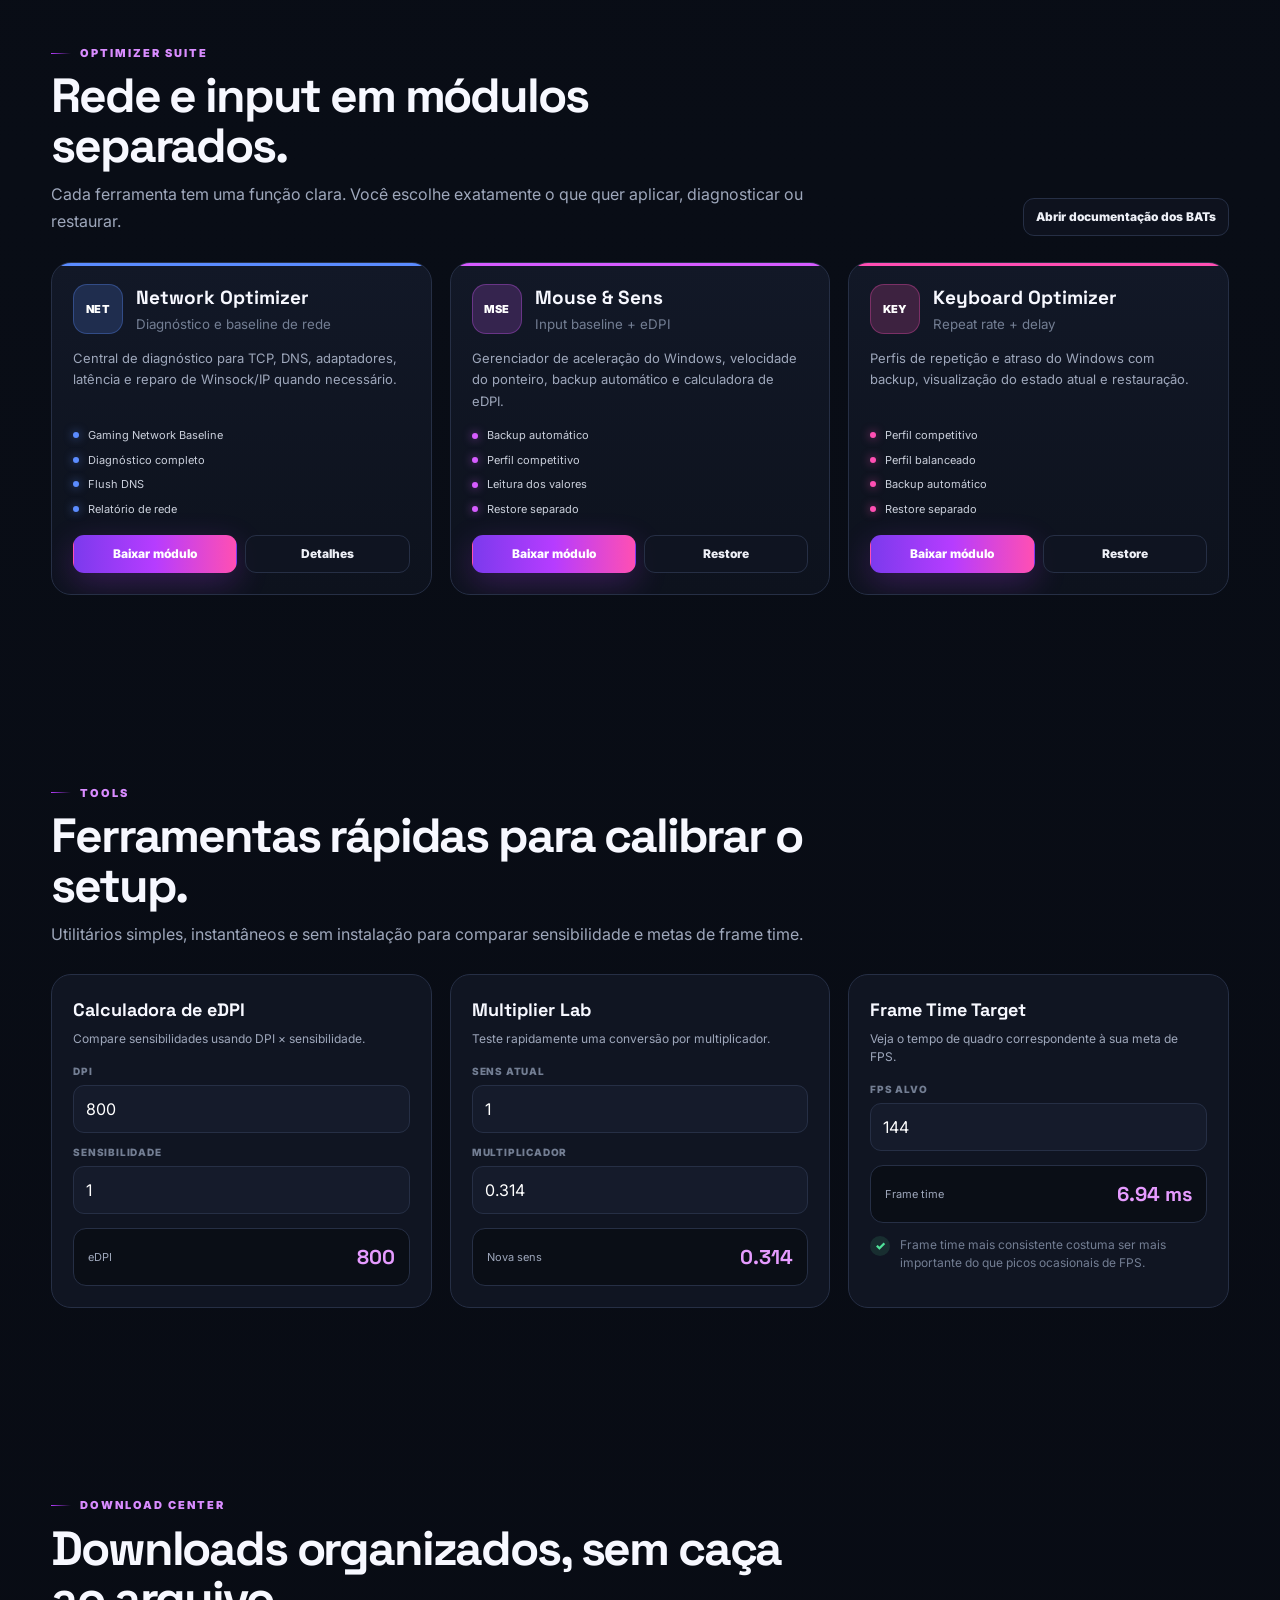
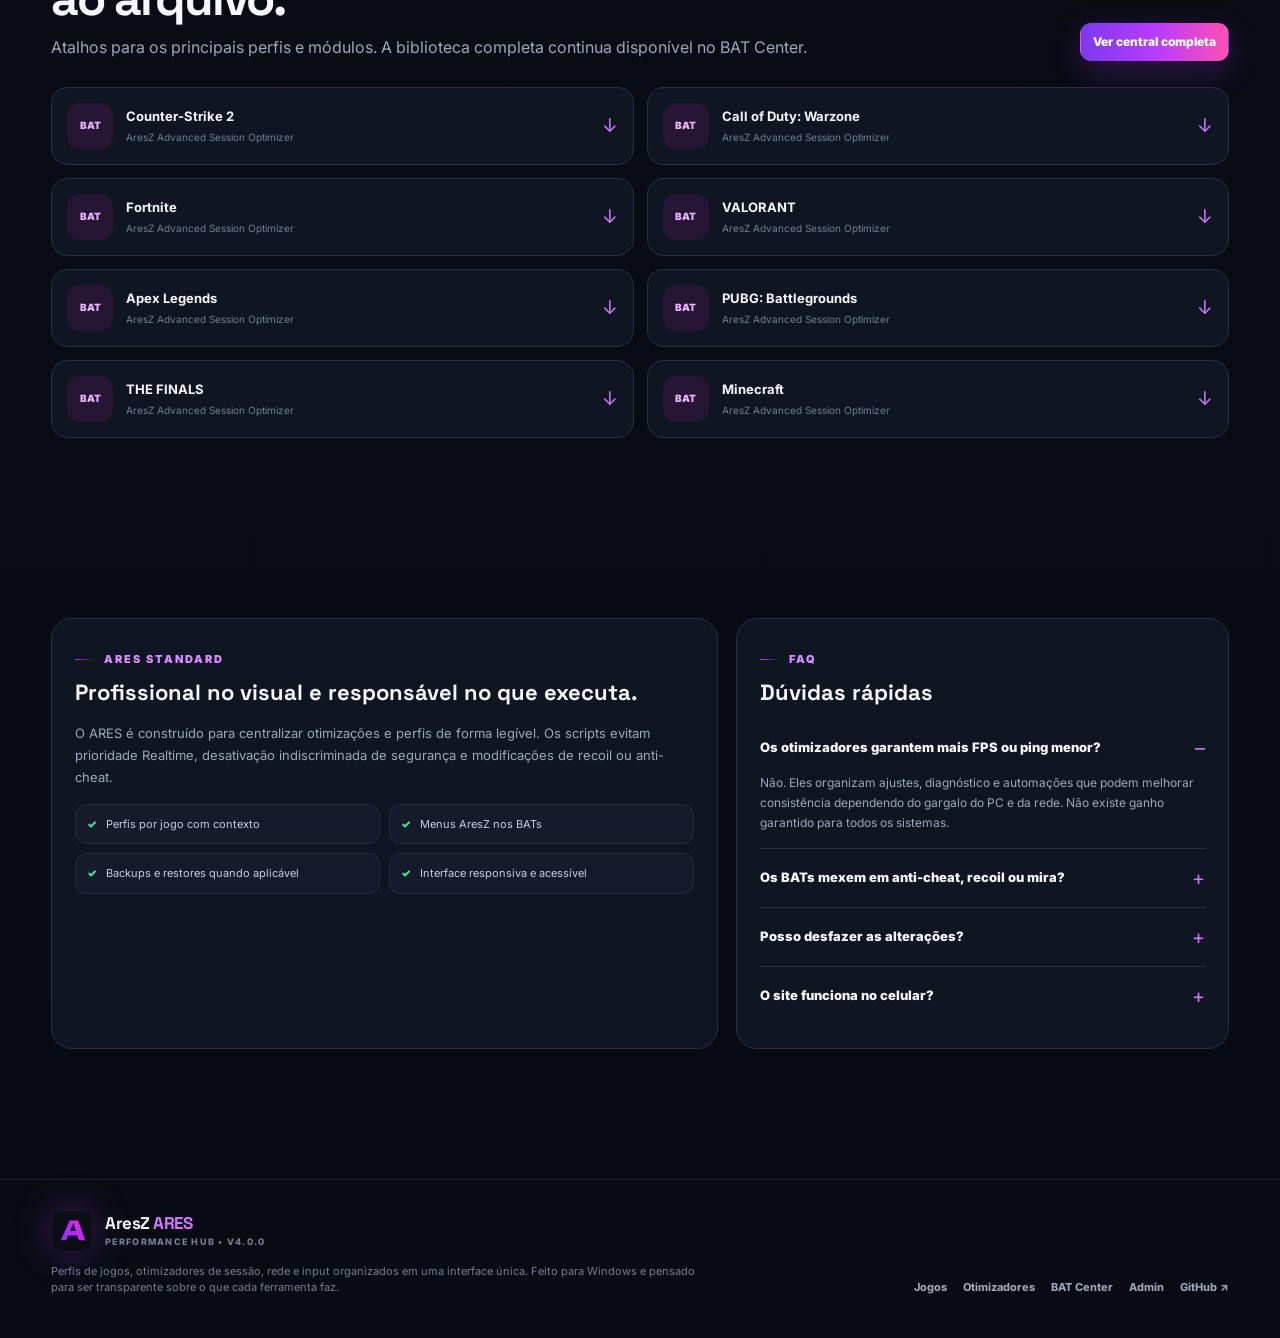
==== commit 9b3aaf59: "Remake completo da home ARES Performance Hub v4" ====
--- a/index.html
+++ b/index.html
@@ -1 +1,178 @@
-<!doctype html><html lang="pt-BR"><head><meta charset="utf-8"><meta name="viewport" content="width=device-width,initial-scale=1"><meta name="description" content="ARES Gaming Hub — jogos, configurações, sensibilidades e guias de desempenho."><title>ARES Gaming Hub</title><style>:root{--bg:#080a11;--p:#121724;--p2:#1a2030;--t:#f5f6ff;--m:#aab1c2;--a:#c735ff;--a2:#7f38e5;--b:#303954}*{box-sizing:border-box}html{scroll-behavior:smooth}body{margin:0;font:15px/1.5 Inter,Segoe UI,Arial,sans-serif;color:var(--t);background:radial-gradient(circle at 10% 0,#c735ff26,transparent 28%),radial-gradient(circle at 90% 0,#526dff1f,transparent 26%),linear-gradient(#080a11,#101420)}a{text-decoration:none;color:inherit}button,input,select{font:inherit}.wrap{width:min(1380px,92vw);margin:auto}.top{position:sticky;top:0;z-index:30;background:#080a11dc;backdrop-filter:blur(14px);border-bottom:1px solid #ffffff0d}.top .wrap{height:74px;display:flex;align-items:center;justify-content:space-between;gap:18px}.brand{display:flex;align-items:center;gap:12px;font-weight:900}.logo{width:43px;height:43px;border-radius:14px;display:grid;place-items:center;background:linear-gradient(135deg,var(--a),#ff28cb);box-shadow:0 0 26px #c735ff55;font-size:23px;font-style:italic}.brand span{color:var(--a);font-style:italic}.nav{display:flex;gap:22px;color:var(--m)}.admin,.btn,.ghost{padding:11px 14px;border-radius:12px;font-weight:800;border:1px solid var(--b);background:var(--p);color:var(--t);cursor:pointer}.btn{background:linear-gradient(90deg,var(--a2),var(--a));border:0}.hero{padding:66px 0 42px;display:grid;grid-template-columns:1.04fr .96fr;gap:30px;align-items:center}.ey{color:#d87cff;font-size:11px;letter-spacing:2px;font-weight:900}.hero h1{font-size:clamp(44px,6vw,82px);line-height:.95;letter-spacing:-2.7px;margin:10px 0 18px}.grad{background:linear-gradient(90deg,#fff,#d966ff,#ff34c8);-webkit-background-clip:text;color:transparent}.hero p{color:var(--m);font-size:17px;margin:0 0 22px}.row{display:flex;gap:10px;flex-wrap:wrap}.stat{padding:14px 16px;border:1px solid var(--b);border-radius:16px;background:#ffffff05;min-width:120px}.stat strong{display:block;font-size:23px}.stat span{color:var(--m);font-size:12px}.hero-panel{min-height:420px;border:1px solid var(--b);border-radius:26px;padding:22px;background:linear-gradient(145deg,#101525,#171126,#0c1018);box-shadow:0 24px 90px #7f38e535;position:relative;overflow:hidden}.hero-panel:before,.hero-panel:after{content:"";position:absolute;border-radius:50%;filter:blur(65px);opacity:.24}.hero-panel:before{width:300px;height:300px;background:#c735ff;left:-100px;bottom:-120px}.hero-panel:after{width:280px;height:280px;background:#4a77ff;right:-100px;top:-120px}.hud{position:relative;display:grid;gap:14px}.box{padding:16px;border-radius:18px;background:#ffffff08;border:1px solid #ffffff12}.bar{height:10px;border-radius:99px;background:#090b12;overflow:hidden}.bar i{display:block;height:100%;background:linear-gradient(90deg,var(--a2),var(--a));border-radius:99px}.meta{display:flex;justify-content:space-between;font-size:13px;margin:10px 0 6px}.section{padding:34px 0}.head{display:flex;align-items:end;justify-content:space-between;gap:16px;flex-wrap:wrap;margin-bottom:16px}.head h2{font-size:34px;margin:8px 0 0}.search{width:min(330px,100%);padding:12px 14px;border-radius:13px;border:1px solid var(--b);background:var(--p);color:#fff}.chips{display:flex;gap:8px;flex-wrap:wrap;margin-bottom:18px}.chip{padding:10px 14px;border-radius:99px;border:1px solid var(--b);background:var(--p);color:var(--m);font-weight:800;cursor:pointer}.chip.on{background:var(--a2);color:#fff;border-color:transparent}.grid{display:grid;grid-template-columns:repeat(3,1fr);gap:18px}.card{background:#ffffff04;border:1px solid var(--b);border-radius:20px;overflow:hidden;display:flex;flex-direction:column;transition:.18s}.card:hover{transform:translateY(-4px);border-color:#9151e7;box-shadow:0 18px 60px #0005}.cover{height:188px;background-size:cover;background-position:center;position:relative}.cover:before{content:"";position:absolute;inset:0;background:linear-gradient(180deg,#0000,#0003 35%,#080a11e8)}.cover-info{position:absolute;left:16px;right:16px;bottom:14px;display:flex;justify-content:space-between;align-items:end;z-index:1}.cover h3{margin:0;font-size:24px;line-height:1.02}.tag{padding:7px 10px;border-radius:99px;background:#ffffff18;backdrop-filter:blur(8px);font-size:11px;font-weight:900}.body{padding:15px;display:flex;flex-direction:column;gap:12px;flex:1}.body p{margin:0;color:var(--m);min-height:42px}.meta2{display:flex;gap:8px;flex-wrap:wrap}.mini{padding:7px 10px;border:1px solid var(--b);border-radius:99px;background:var(--p2);font-size:12px;color:var(--m)}.actions{display:flex;gap:9px;margin-top:auto}.actions button{flex:1;padding:10px 11px;border-radius:11px;border:1px solid var(--b);background:var(--p2);color:#fff;font-weight:800;cursor:pointer}.actions .go{background:linear-gradient(90deg,var(--a2),var(--a));border:0}.tools,.notes{display:grid;grid-template-columns:repeat(3,1fr);gap:18px}.tool,.note{background:var(--p);border:1px solid var(--b);border-radius:18px;padding:18px}.tool p,.note p{color:var(--m);margin:0}.tool label{display:block;color:var(--m);font-size:12px;margin:12px 0}.tool input,.tool select{width:100%;padding:10px 11px;border-radius:11px;border:1px solid var(--b);background:var(--p2);color:#fff;margin-top:6px}.res{display:flex;justify-content:space-between;align-items:center;padding:13px;margin-top:14px;border:1px solid var(--b);border-radius:13px;background:#0d1118}.res strong{color:#e98bff;font-size:20px}.foot{margin-top:36px;border-top:1px solid #ffffff0d;padding:25px 0 40px;color:var(--m)}.modal{position:fixed;inset:0;display:none;z-index:90}.modal.on{display:block}.shade{position:absolute;inset:0;background:#000c;backdrop-filter:blur(7px)}.win{position:relative;width:min(1000px,94vw);max-height:90vh;overflow:auto;margin:5vh auto;background:linear-gradient(#0e121c,#14192a);border:1px solid var(--b);border-radius:24px}.x{position:absolute;right:16px;top:14px;width:40px;height:40px;border-radius:12px;border:1px solid #ffffff15;background:#0005;color:#fff;font-size:24px;cursor:pointer;z-index:2}.mhero{height:280px;background-size:cover;background-position:center;position:relative}.mhero:before{content:"";position:absolute;inset:0;background:linear-gradient(180deg,#0002,#0007 40%,#0f1320f5)}.mhero .txt{position:absolute;left:22px;right:22px;bottom:18px;z-index:1}.mhero h2{margin:0 0 8px;font-size:38px}.tags{display:flex;gap:8px;flex-wrap:wrap}.tags span{padding:8px 10px;border-radius:99px;background:#ffffff15;backdrop-filter:blur(8px);font-size:12px}.mwrap{padding:20px;display:grid;grid-template-columns:1fr 1fr;gap:16px}.mcard{padding:18px;border-radius:18px;background:#ffffff05;border:1px solid #ffffff10}.mcard h3{margin:0 0 12px}.list,.set{display:grid;gap:9px}.list div,.set div{padding:11px 12px;border-radius:13px;background:#00000024;border:1px solid #ffffff0c}.set div{display:flex;justify-content:space-between;gap:16px}.set b:last-child{color:#f0a2ff;text-align:right}.macts{display:flex;gap:10px;flex-wrap:wrap;margin-top:14px}.macts a,.macts button{padding:11px 13px;border-radius:12px;border:1px solid var(--b);background:var(--p2);color:#fff;font-weight:800;cursor:pointer}.macts .pri{background:linear-gradient(90deg,var(--a2),var(--a));border:0}@media(max-width:1040px){.hero{grid-template-columns:1fr}.grid,.notes{grid-template-columns:repeat(2,1fr)}.tools,.mwrap{grid-template-columns:1fr}}@media(max-width:720px){.nav{display:none}.grid,.notes,.tools{grid-template-columns:1fr}.top .wrap{height:auto;padding:12px 0}.hero{padding-top:42px}.hero h1{font-size:46px}.mhero{height:230px}.mhero h2{font-size:30px}}</style></head><body><header class="top"><div class="wrap"><a class="brand" href="#top"><div class="logo">A</div><div>ARES <span>GAMING HUB</span></div></a><nav class="nav"><a href="#games">Jogos</a><a href="#tools">Ferramentas</a><a href="#notes">Sobre</a></nav><a class="admin" href="admin.html">⚙ Admin</a></div></header><main class="wrap" id="top"><section class="hero"><div><div class="ey">GAME PERFORMANCE CENTER</div><h1>Todos os jogos do site, <span class="grad">com foto e configuração pronta.</span></h1><p>Agora cada jogo tem card visual, página completa, recomendações de gráficos, dicas de sensibilidade e um guia rápido para download.</p><div class="row"><a class="btn" href="#games">Explorar biblioteca</a><a class="ghost" href="#tools">Usar ferramentas</a></div><div class="row" style="margin-top:20px"><div class="stat"><strong id="count">9</strong><span>Jogos configurados</span></div><div class="stat"><strong>9</strong><span>Guias rápidos</span></div><div class="stat"><strong>100%</strong><span>Sem cheats</span></div></div></div><div class="hero-panel"><div class="hud"><div class="box"><div class="ey">ARES PROFILE ENGINE</div><h3 style="font-size:30px;margin:10px 0">Biblioteca completa</h3><div class="row"><span class="mini">Fotos/capas</span><span class="mini">Configs</span><span class="mini">Guias</span><span class="mini">Admin</span></div></div><div class="box"><div class="ey">STATUS</div><div class="meta"><span>Jogos configurados</span><span>100%</span></div><div class="bar"><i style="width:100%"></i></div><div class="meta"><span>Guias de performance</span><span>100%</span></div><div class="bar"><i style="width:100%"></i></div><div class="meta"><span>Visual gamer</span><span>96%</span></div><div class="bar"><i style="width:96%"></i></div></div></div></div></section><section class="section" id="games"><div class="head"><div><div class="ey">BIBLIOTECA</div><h2>Jogos do site</h2></div><input class="search" id="q" placeholder="Pesquisar jogo..."></div><div class="chips" id="chips"></div><div class="grid" id="grid"></div></section><section class="section" id="tools"><div class="ey">FERRAMENTAS</div><h2 style="font-size:34px;margin:8px 0 16px">Sensibilidade e desempenho</h2><div class="tools"><div class="tool"><h3>Calculadora de eDPI</h3><p>DPI × sensibilidade.</p><label>DPI<input id="dpi" type="number" value="800"></label><label>Sensibilidade<input id="sens" type="number" step=".01" value="1"></label><div class="res"><span>eDPI</span><strong id="edpi">800</strong></div></div><div class="tool"><h3>Conversor rápido</h3><p>Multiplique sua sensibilidade por um fator.</p><label>Sens atual<input id="s1" type="number" step=".01" value="1"></label><label>Multiplicador<input id="mul" type="number" step=".001" value="0.314"></label><div class="res"><span>Nova sens</span><strong id="conv">0.314</strong></div></div><div class="tool"><h3>Preset recomendado</h3><p>Escolha seu objetivo principal.</p><select id="goal"><option>Competitivo</option><option>Ultra FPS</option><option>Balanceado</option><option>Qualidade</option></select><div class="res"><span>Preset</span><strong id="goalOut">Competitivo</strong></div></div></div></section><section class="section" id="notes"><div class="ey">ARES</div><h2 style="font-size:34px;margin:8px 0 16px">Hub gamer completo</h2><div class="notes"><div class="note"><h3>Sem cheats</h3><p>Somente ajustes legítimos de gráficos, sensibilidade, desempenho e organização.</p></div><div class="note"><h3>Guias por jogo</h3><p>Cada jogo possui configurações recomendadas, otimização rápida e guia TXT.</p></div><div class="note"><h3>Pronto para crescer</h3><p>O Admin continua disponível para futuras alterações e novos jogos.</p></div></div></section></main><footer class="foot"><div class="wrap"><strong>ARES Gaming Hub</strong><div>Configs • Sensibilidade • Guias • Ferramentas</div></div></footer><div class="modal" id="modal"><div class="shade" data-close></div><div class="win"><button class="x" data-close>×</button><div id="mc"></div></div></div><script>const cover=(t,c1,c2,b='GAME')=>`data:image/svg+xml;utf8,<svg xmlns='http://www.w3.org/2000/svg' viewBox='0 0 800 450'><defs><linearGradient id='g'><stop stop-color='${encodeURIComponent(c1)}'/><stop offset='1' stop-color='${encodeURIComponent(c2)}'/></linearGradient></defs><rect width='800' height='450' fill='%230b0d13'/><circle cx='150' cy='120' r='120' fill='url(%23g)' opacity='.25'/><circle cx='640' cy='310' r='170' fill='url(%23g)' opacity='.18'/><path d='M0 330L210 190L430 300L615 150L800 250V450H0Z' fill='url(%23g)' opacity='.28'/><text x='40' y='84' fill='white' font-family='Arial' font-size='24' font-weight='700'>ARES GAME PROFILE</text><text x='40' y='340' fill='white' font-family='Arial' font-size='56' font-weight='900'>${encodeURIComponent(t)}</text><text x='40' y='390' fill='white' font-family='Arial' font-size='24'>${encodeURIComponent(b)} • CONFIGURADO</text></svg>`;const C=[['all','Todos'],['fps','FPS'],['battle','Battle Royale'],['sandbox','Sandbox']];const G=[{id:'cs2',n:'Counter-Strike 2',b:'FPS',c:['fps'],f:'Competitivo',p:'Steam',img:'https://shared.cloudflare.steamstatic.com/store_item_assets/steam/apps/730/capsule_616x353.jpg',d:'Configs competitivas, vídeo, sensibilidade e foco em visibilidade.',u:'https://www.counter-strike.net/cs2',s:[['V-Sync','Off'],['NVIDIA Reflex','Enabled + Boost'],['MSAA','2x ou 4x'],['Shadows','Low/Medium'],['Texture Filtering','4x/8x']],t:['Use eDPI para comparar sensibilidades.','Priorize consistência ao invés de trocar toda hora.'],o:['Feche overlays desnecessários.','Use tela cheia exclusiva quando possível.','Mantenha FPS estável acima do Hz do monitor.']},{id:'warzone',n:'Call of Duty: Warzone',b:'BR',c:['battle','fps'],f:'Competitivo',p:'Steam',img:'https://shared.cloudflare.steamstatic.com/store_item_assets/steam/apps/1938090/capsule_616x353.jpg',d:'Preset competitivo para FPS, VRAM e leitura visual.',u:'https://www.callofduty.com/warzone',s:[['V-Sync','Off'],['Motion Blur','Off'],['Film Grain','0'],['Reflex','On + Boost'],['VRAM Target','70-80%']],t:['Mantenha consistência entre ADS e hipfire.','Deadzone baixa ajuda desde que não gere drift.'],o:['Ray Tracing desligado.','Sombras e volumétricos em Low.','Texturas em Normal se a GPU permitir.']},{id:'fortnite',n:'Fortnite',b:'BR',c:['battle','fps'],f:'FPS',p:'Epic',img:cover('Fortnite','#5f8cff','#57d5ff','BATTLE ROYALE'),d:'Performance Mode, DX12 e visibilidade competitiva.',u:'https://www.fortnite.com/',s:[['Rendering Mode','Performance ou DX12'],['V-Sync','Off'],['Shadows','Off'],['Textures','Low/Medium'],['Effects','Low']],t:['Mantenha build/edit/aim previsíveis.','Use multiplicadores simples.'],o:['Teste Performance Mode e DX12.','Ative Multithread Rendering.','Reduza resolução 3D se precisar de FPS.']},{id:'valorant',n:'VALORANT',b:'FPS',c:['fps'],f:'Competitivo',p:'Riot',img:cover('VALORANT','#ff4e6a','#f3b1ff','TACTICAL FPS'),d:'eDPI, sensibilidade e ajustes competitivos.',u:'https://playvalorant.com/',s:[['V-Sync','Off'],['Material Quality','Low'],['Texture Quality','Low'],['Detail Quality','Low'],['UI Quality','Low']],t:['eDPI = DPI × sensibilidade.','Repetição e controle valem mais que copiar pro player.'],o:['Tela cheia ligada.','Desative apps em segundo plano.','FPS acima do refresh do monitor.']},{id:'apex',n:'Apex Legends',b:'BR',c:['battle','fps'],f:'Visibilidade',p:'Steam',img:'https://shared.cloudflare.steamstatic.com/store_item_assets/steam/apps/1172470/capsule_616x353.jpg',d:'FPS, visibilidade, textura e leitura de cenário.',u:'https://www.ea.com/games/apex-legends',s:[['V-Sync','Off'],['Ambient Occlusion','Disabled'],['Volumetric Lighting','Disabled'],['Texture Streaming','2-4 GB'],['Ragdolls','Low']],t:['Evite mudar a sens toda hora.','Treine tracking antes de subir a sens.'],o:['Sombras e efeitos no mínimo.','Streaming de textura conforme VRAM.','Evite throttling térmico.']},{id:'pubg',n:'PUBG: Battlegrounds',b:'BR',c:['battle','fps'],f:'Competitivo',p:'Steam',img:'https://shared.cloudflare.steamstatic.com/store_item_assets/steam/apps/578080/capsule_616x353.jpg',d:'FPS, baixa latência e visibilidade.',u:'https://pubg.com/',s:[['Textures','Medium'],['Shadows','Very Low'],['Effects','Very Low'],['Foliage','Very Low'],['View Distance','Medium']],t:['Faça pequenos ajustes de sens.','Foque em consistência legítima no spray.'],o:['Antialiasing conforme nitidez desejada.','Foliage muito baixa.','Desative extras pesados.']},{id:'finals',n:'THE FINALS',b:'FPS',c:['fps'],f:'Balanceado',p:'Steam',img:'https://shared.cloudflare.steamstatic.com/store_item_assets/steam/apps/2073850/capsule_616x353.jpg',d:'Preset competitivo e otimização para Unreal Engine.',u:'https://www.reachthefinals.com/',s:[['Ray Tracing','Off'],['Shadows','Low'],['Effects','Low'],['Textures','Medium'],['Upscaling','Conforme sua GPU']],t:['FPS veloz pede conforto acima de extremos.','Use base parecida com seus outros FPS.'],o:['Teste DLSS/FSR/XeSS.','Sombras e efeitos em baixo.','Evite apps pesados em segundo plano.']},{id:'minecraft',n:'Minecraft',b:'Sandbox',c:['sandbox'],f:'FPS',p:'Java/Bedrock',img:cover('Minecraft','#59b44a','#2b6b21','SANDBOX'),d:'Render distance, gráficos e desempenho.',u:'https://www.minecraft.net/',s:[['Render Distance','8-16'],['Simulation Distance','5-8'],['Clouds','Off'],['Particles','Minimal'],['Graphics','Fast/Normal']],t:['A sens depende do estilo e do PvP.','Prefira micro ajustes.'],o:['Use gráficos Fast para FPS.','Menos chunks = mais estabilidade.','Evite shaders em PCs mais fracos.']},{id:'roblox',n:'Roblox',b:'Sandbox',c:['sandbox'],f:'Desempenho',p:'Launcher/App',img:cover('Roblox','#9958ff','#ff48d2','SANDBOX'),d:'Qualidade gráfica, desempenho e ajustes seguros.',u:'https://www.roblox.com/',s:[['Graphics Mode','Manual'],['Graphics Quality','2-5'],['Fullscreen','On'],['Shadows','Conforme o jogo'],['Background Apps','Mínimo possível']],t:['Cada experiência pode pedir um ajuste.','Comece confortável e refine por jogo.'],o:['Use gráficos manuais.','Feche overlays e gravadores.','Ative Game Mode do Windows.']}];const $=s=>document.querySelector(s),chips=$('#chips'),grid=$('#grid');$('#count').textContent=G.length;chips.innerHTML=C.map((x,i)=>`<button class="chip ${i?'':'on'}" data-c="${x[0]}">${x[1]}</button>`).join('');let active='all';const esc=v=>String(v||'').replace(/[&<>\"]/g,m=>({'&':'&amp;','<':'&lt;','>':'&gt;','"':'&quot;'}[m]));function render(){const q=($('#q').value||'').toLowerCase();grid.innerHTML=G.filter(g=>(active==='all'||g.c.includes(active))&&(`${g.n} ${g.b} ${g.f}`.toLowerCase().includes(q))).map(g=>`<article class="card"><div class="cover" style="background-image:url('${g.img}')"><div class="cover-info"><h3>${esc(g.n)}</h3><span class="tag">${esc(g.b)}</span></div></div><div class="body"><p>${esc(g.d)}</p><div class="meta2"><span class="mini">${esc(g.f)}</span><span class="mini">${esc(g.p)}</span></div><div class="actions"><button class="go" onclick="openGame('${g.id}')">Abrir página</button><button onclick="down('${g.id}')">Baixar guia</button></div></div></article>`).join('')}window.openGame=id=>{const g=G.find(x=>x.id===id);$('#mc').innerHTML=`<div class="mhero" style="background-image:url('${g.img}')"><div class="txt"><h2>${esc(g.n)}</h2><div class="tags"><span>${esc(g.b)}</span><span>${esc(g.f)}</span><span>${esc(g.p)}</span></div></div></div><div class="mwrap"><div class="mcard"><h3>Visão geral</h3><p style="color:var(--m)">${esc(g.d)}</p><div class="macts"><a class="pri" href="${g.u}" target="_blank" rel="noopener">Site oficial</a><button onclick="down('${g.id}')">Baixar guia</button><button onclick="copyPreset('${g.id}')">Copiar preset</button></div></div><div class="mcard"><h3>Configurações recomendadas</h3><div class="set">${g.s.map(v=>`<div><b>${esc(v[0])}</b><b>${esc(v[1])}</b></div>`).join('')}</div></div><div class="mcard"><h3>Sensibilidade</h3><div class="list">${g.t.map(v=>`<div>${esc(v)}</div>`).join('')}</div></div><div class="mcard"><h3>Otimização rápida</h3><div class="list">${g.o.map(v=>`<div>${esc(v)}</div>`).join('')}</div></div></div>`;$('#modal').classList.add('on')};window.down=id=>{const g=G.find(x=>x.id===id),txt=`ARES Gaming Hub - ${g.n}\n\nConfigurações recomendadas:\n${g.s.map(v=>`- ${v[0]}: ${v[1]}`).join('\n')}\n\nSensibilidade:\n${g.t.map(v=>`- ${v}`).join('\n')}\n\nOtimização:\n${g.o.map(v=>`- ${v}`).join('\n')}`,blob=new Blob([txt],{type:'text/plain;charset=utf-8'}),url=URL.createObjectURL(blob),a=document.createElement('a');a.href=url;a.download=`${g.id}-guia-ares.txt`;a.click();setTimeout(()=>URL.revokeObjectURL(url),1200)};window.copyPreset=id=>{const g=G.find(x=>x.id===id);navigator.clipboard.writeText(`${g.n}\n`+g.s.map(v=>`${v[0]}: ${v[1]}`).join('\n')).then(()=>alert('Preset copiado.'))};chips.onclick=e=>{const b=e.target.closest('.chip');if(!b)return;document.querySelectorAll('.chip').forEach(x=>x.classList.remove('on'));b.classList.add('on');active=b.dataset.c;render()};$('#q').oninput=render;document.querySelectorAll('[data-close]').forEach(x=>x.onclick=()=>$('#modal').classList.remove('on'));const dpi=$('#dpi'),sens=$('#sens'),edpi=$('#edpi'),s1=$('#s1'),mul=$('#mul'),conv=$('#conv'),goal=$('#goal'),goalOut=$('#goalOut');const calc=()=>edpi.textContent=((+dpi.value||0)*(+sens.value||0)).toFixed(2).replace(/\.00$/,'');const cv=()=>conv.textContent=((+s1.value||0)*(+mul.value||0)).toFixed(4).replace(/0+$/,'').replace(/\.$/,'');[dpi,sens].forEach(x=>x.oninput=calc);[s1,mul].forEach(x=>x.oninput=cv);goal.onchange=()=>goalOut.textContent=goal.value;calc();cv();render();</script></body></html>+<!doctype html>
+<html lang="pt-BR">
+<head>
+  <meta charset="utf-8">
+  <meta name="viewport" content="width=device-width,initial-scale=1">
+  <meta name="theme-color" content="#070911">
+  <meta name="description" content="ARES Performance Hub — perfis de jogos, otimizadores de sessão, rede, sensibilidade, teclado e ferramentas para Windows.">
+  <meta name="color-scheme" content="dark">
+  <title>ARES Performance Hub • AresZ</title>
+  <link rel="icon" type="image/svg+xml" href="assets/ares-mark.svg">
+  <link rel="stylesheet" href="assets/styles.css?v=4.0.0">
+</head>
+<body>
+<header class="site-header">
+  <div class="shell navbar">
+    <a class="brand" href="#top" aria-label="ARES Performance Hub - início">
+      <img src="assets/ares-mark.svg" alt="">
+      <span class="brand-copy"><strong>AresZ <span>ARES</span></strong><small>Performance Hub • v<span class="js-version">4.0.0</span></small></span>
+    </a>
+    <nav class="nav-links" aria-label="Navegação principal">
+      <a href="#games">Jogos</a>
+      <a href="#optimizers">Otimizadores</a>
+      <a href="#tools">Ferramentas</a>
+      <a href="#downloads">Downloads</a>
+      <a href="#about">Sobre</a>
+    </nav>
+    <div class="nav-actions">
+      <a class="btn btn-secondary btn-sm desktop-only" href="bats.html">BAT Center</a>
+      <a class="btn btn-ghost btn-sm desktop-only" href="admin.html">Admin</a>
+      <button class="icon-btn mobile-toggle" id="mobileToggle" type="button" aria-label="Abrir menu" aria-expanded="false">☰</button>
+    </div>
+    <nav class="mobile-menu" id="mobileMenu" aria-label="Menu mobile">
+      <a href="#games">Jogos</a><a href="#optimizers">Otimizadores</a><a href="#tools">Ferramentas</a><a href="#downloads">Downloads</a><a href="bats.html">BAT Center</a><a href="admin.html">Admin</a>
+    </nav>
+  </div>
+</header>
+
+<main id="top">
+  <div class="shell">
+    <section class="hero">
+      <div class="hero-copy">
+        <div class="eyebrow" id="heroEyebrow">PERFORMANCE • INPUT • NETWORK • GAME PROFILES</div>
+        <h1 id="heroTitle">Performance com controle. <span class="gradient-text">Configs com contexto.</span></h1>
+        <p id="heroText">Perfis de jogos, ferramentas de sensibilidade, otimizadores de sessão e downloads organizados em uma experiência única, rápida e profissional.</p>
+        <div class="hero-note" id="heroNote">Ajustes legítimos, transparentes e reversíveis — sem cheats, bypasses ou promessas irreais.</div>
+        <div class="hero-actions">
+          <a class="btn btn-primary" href="#games">Explorar perfis <span aria-hidden="true">→</span></a>
+          <a class="btn btn-secondary" href="#optimizers">Central de otimização</a>
+          <a class="btn btn-ghost" href="bats.html">Abrir BAT Center</a>
+        </div>
+        <div class="hero-metrics">
+          <div class="metric"><strong><span class="js-game-count">9</span> perfis</strong><span>jogos configurados</span></div>
+          <div class="metric"><strong><span class="js-download-count">14</span>+</strong><span>downloads organizados</span></div>
+          <div class="metric"><strong>3 módulos</strong><span>rede, mouse e teclado</span></div>
+        </div>
+      </div>
+
+      <aside class="control-center reveal" aria-label="Resumo da plataforma ARES">
+        <div class="control-grid">
+          <div class="control-card">
+            <div class="control-top">
+              <div><div class="kicker">ARES CONTROL CENTER</div><div class="control-title">Performance Stack v<span class="js-version">4.0.0</span></div></div>
+              <span class="status-pill"><i class="status-dot"></i> ready</span>
+            </div>
+            <div class="module-list">
+              <div class="module-row"><small>Game profiles</small><strong><span class="js-game-count">9</span> configurados</strong></div>
+              <div class="module-row"><small>Session engine</small><strong>Monitoramento + restore</strong></div>
+              <div class="module-row"><small>Input stack</small><strong>Mouse + Keyboard</strong></div>
+              <div class="module-row"><small>Network stack</small><strong>Diagnóstico + baseline</strong></div>
+            </div>
+          </div>
+          <div class="control-card">
+            <div class="kicker">READINESS</div>
+            <div class="progress-stack">
+              <div class="progress-line"><div class="progress-meta"><span>Biblioteca de jogos</span><span>100%</span></div><div class="progress"><span style="width:100%"></span></div></div>
+              <div class="progress-line"><div class="progress-meta"><span>Otimizadores AresZ</span><span>100%</span></div><div class="progress"><span style="width:100%"></span></div></div>
+              <div class="progress-line"><div class="progress-meta"><span>Ferramentas de input</span><span>96%</span></div><div class="progress"><span style="width:96%"></span></div></div>
+              <div class="progress-line"><div class="progress-meta"><span>Experiência mobile</span><span>100%</span></div><div class="progress"><span style="width:100%"></span></div></div>
+            </div>
+          </div>
+          <div class="command-preview" aria-label="Exemplo de status ARES">
+            <div><span class="prompt">AresZ@ARES:</span> loading performance profile...</div>
+            <div><span class="ok">[OK]</span> game profile mapped</div>
+            <div><span class="ok">[OK]</span> session optimizer available</div>
+            <div><span class="ok">[OK]</span> restore path verified</div>
+            <div><span class="prompt">ARES:</span> ready for session_</div>
+          </div>
+        </div>
+      </aside>
+    </section>
+
+    <section class="trust-strip" aria-label="Recursos principais">
+      <div class="trust-item"><span class="trust-icon">01</span><div><strong>Arquitetura modular</strong><span>site e dados separados</span></div></div>
+      <div class="trust-item"><span class="trust-icon">02</span><div><strong>Perfis por jogo</strong><span>config + BAT + contexto</span></div></div>
+      <div class="trust-item"><span class="trust-icon">03</span><div><strong>Restore e backups</strong><span>quando aplicável</span></div></div>
+      <div class="trust-item"><span class="trust-icon">04</span><div><strong>Sem tweaks obscuros</strong><span>ações transparentes</span></div></div>
+    </section>
+  </div>
+
+  <section class="section-compact">
+    <div class="shell">
+      <div class="section-head">
+        <div class="section-copy"><div class="eyebrow">POR QUE ARES</div><h2>Menos ruído. Mais controle sobre o setup.</h2><p>O objetivo não é empilhar “tweaks milagrosos”. É reunir perfis, automações e ferramentas que façam sentido, com contexto suficiente para o usuário saber o que está usando.</p></div>
+      </div>
+      <div class="feature-grid">
+        <article class="feature-card reveal"><div class="feature-icon">GP</div><h3>Game Profiles</h3><p>Configurações gráficas, foco do perfil, dicas de uso e downloads centralizados por jogo.</p></article>
+        <article class="feature-card reveal"><div class="feature-icon">OS</div><h3>Session Optimizers</h3><p>BATs AresZ com menu, diagnóstico, gerenciamento de sessão, logs e restauração do plano de energia.</p></article>
+        <article class="feature-card reveal"><div class="feature-icon">IO</div><h3>Input & Network</h3><p>Ferramentas separadas para rede, mouse, sensibilidade e teclado com backups onde necessário.</p></article>
+      </div>
+    </div>
+  </section>
+
+  <section class="section" id="games">
+    <div class="shell">
+      <div class="section-head">
+        <div class="section-copy"><div class="eyebrow">GAME LIBRARY</div><h2>Perfis feitos para cada jogo.</h2><p>Abra um perfil para ver configurações recomendadas, notas de uso e o otimizador AresZ correspondente.</p></div>
+        <div class="section-actions"><a class="btn btn-secondary btn-sm" href="bats.html#games">Ver todos os BATs</a></div>
+      </div>
+      <div class="library-toolbar">
+        <div class="chips" id="gameChips"></div>
+        <label class="search-wrap"><span class="sr-only" style="position:absolute;left:-9999px">Pesquisar jogo</span><input id="gameSearch" type="search" placeholder="Pesquisar jogo, plataforma ou foco..."></label>
+      </div>
+      <div class="game-grid" id="gameGrid"></div>
+    </div>
+  </section>
+
+  <section class="section" id="optimizers">
+    <div class="shell">
+      <div class="section-head">
+        <div class="section-copy"><div class="eyebrow">OPTIMIZER SUITE</div><h2>Rede e input em módulos separados.</h2><p>Cada ferramenta tem uma função clara. Você escolhe exatamente o que quer aplicar, diagnosticar ou restaurar.</p></div>
+        <div class="section-actions"><a class="btn btn-secondary btn-sm" href="bats.html">Abrir documentação dos BATs</a></div>
+      </div>
+      <div class="optimizer-grid" id="optimizerGrid"></div>
+    </div>
+  </section>
+
+  <section class="section" id="tools">
+    <div class="shell">
+      <div class="section-head"><div class="section-copy"><div class="eyebrow">TOOLS</div><h2>Ferramentas rápidas para calibrar o setup.</h2><p>Utilitários simples, instantâneos e sem instalação para comparar sensibilidade e metas de frame time.</p></div></div>
+      <div class="tool-grid">
+        <article class="tool-card reveal"><h3>Calculadora de eDPI</h3><p>Compare sensibilidades usando DPI × sensibilidade.</p><div class="field"><label for="dpi">DPI</label><input id="dpi" type="number" min="1" value="800"></div><div class="field"><label for="sens">Sensibilidade</label><input id="sens" type="number" step="0.01" value="1"></div><div class="tool-result"><span>eDPI</span><strong id="edpi">800</strong></div></article>
+        <article class="tool-card reveal"><h3>Multiplier Lab</h3><p>Teste rapidamente uma conversão por multiplicador.</p><div class="field"><label for="currentSens">Sens atual</label><input id="currentSens" type="number" step="0.01" value="1"></div><div class="field"><label for="multiplier">Multiplicador</label><input id="multiplier" type="number" step="0.001" value="0.314"></div><div class="tool-result"><span>Nova sens</span><strong id="convertedSens">0.314</strong></div></article>
+        <article class="tool-card reveal"><h3>Frame Time Target</h3><p>Veja o tempo de quadro correspondente à sua meta de FPS.</p><div class="field"><label for="fpsTarget">FPS alvo</label><input id="fpsTarget" type="number" min="1" value="144"></div><div class="tool-result"><span>Frame time</span><strong id="frameTime">6.94 ms</strong></div><div class="hero-note" style="margin-top:13px">Frame time mais consistente costuma ser mais importante do que picos ocasionais de FPS.</div></article>
+      </div>
+    </div>
+  </section>
+
+  <section class="section" id="downloads">
+    <div class="shell">
+      <div class="section-head"><div class="section-copy"><div class="eyebrow">DOWNLOAD CENTER</div><h2>Downloads organizados, sem caça ao arquivo.</h2><p>Atalhos para os principais perfis e módulos. A biblioteca completa continua disponível no BAT Center.</p></div><div class="section-actions"><a class="btn btn-primary btn-sm" href="bats.html">Ver central completa</a></div></div>
+      <div class="download-grid" id="downloadGrid"></div>
+    </div>
+  </section>
+
+  <section class="section" id="about">
+    <div class="shell info-grid">
+      <article class="info-card reveal"><div class="eyebrow">ARES STANDARD</div><h3>Profissional no visual e responsável no que executa.</h3><p>O ARES é construído para centralizar otimizações e perfis de forma legível. Os scripts evitam prioridade Realtime, desativação indiscriminada de segurança e modificações de recoil ou anti-cheat.</p><div class="checks"><div class="check">Perfis por jogo com contexto</div><div class="check">Menus AresZ nos BATs</div><div class="check">Backups e restores quando aplicável</div><div class="check">Interface responsiva e acessível</div></div></article>
+      <article class="info-card faq-list reveal"><div class="eyebrow">FAQ</div><h3>Dúvidas rápidas</h3><div id="faqList"></div></article>
+    </div>
+  </section>
+</main>
+
+<footer class="site-footer">
+  <div class="shell footer-grid">
+    <div><a class="brand" href="#top"><img src="assets/ares-mark.svg" alt=""><span class="brand-copy"><strong>AresZ <span>ARES</span></strong><small>Performance Hub • v<span class="js-version">4.0.0</span></small></span></a><div class="footer-copy">Perfis de jogos, otimizadores de sessão, rede e input organizados em uma interface única. Feito para Windows e pensado para ser transparente sobre o que cada ferramenta faz.</div></div>
+    <nav class="footer-links" aria-label="Links do rodapé"><a href="#games">Jogos</a><a href="#optimizers">Otimizadores</a><a href="bats.html">BAT Center</a><a href="admin.html">Admin</a><a href="https://github.com/areszjx/aresz-optimizer" target="_blank" rel="noopener">GitHub ↗</a></nav>
+  </div>
+</footer>
+
+<div class="modal" id="gameModal" role="dialog" aria-modal="true" aria-label="Perfil do jogo">
+  <div class="modal-backdrop" data-close-modal></div>
+  <div class="modal-dialog"><button class="modal-close" type="button" data-close-modal aria-label="Fechar">×</button><div id="gameModalContent"></div></div>
+</div>
+
+<script src="assets/site-data.js?v=4.0.0"></script>
+<script src="assets/app.js?v=4.0.0"></script>
+</body>
+</html>
--- a/assets/styles.css
+++ b/assets/styles.css
@@ -0,0 +1,142 @@
+@import url('https://fonts.googleapis.com/css2?family=Inter:wght@400;500;600;700;800;900&family=Space+Grotesk:wght@500;600;700&display=swap');
+
+:root{
+  --bg:#070911;
+  --bg-soft:#0b0f18;
+  --surface:#101522;
+  --surface-2:#151b2b;
+  --surface-3:#1a2134;
+  --text:#f7f8ff;
+  --muted:#9ea7bb;
+  --muted-2:#737e93;
+  --line:#262f45;
+  --line-soft:rgba(255,255,255,.07);
+  --purple:#b63cff;
+  --purple-2:#7c3aed;
+  --pink:#ff4fb3;
+  --blue:#5b8cff;
+  --green:#4fe39a;
+  --yellow:#f6c85f;
+  --danger:#ff6b7d;
+  --radius-sm:12px;
+  --radius:18px;
+  --radius-lg:26px;
+  --shadow:0 24px 70px rgba(0,0,0,.28);
+  --glow:0 0 50px rgba(182,60,255,.16);
+  --max:1440px;
+}
+
+*{box-sizing:border-box}
+html{scroll-behavior:smooth}
+body{margin:0;background:
+  radial-gradient(circle at 8% -5%,rgba(182,60,255,.16),transparent 30%),
+  radial-gradient(circle at 92% 2%,rgba(91,140,255,.12),transparent 28%),
+  linear-gradient(180deg,var(--bg),#090d16 55%,#080b13);
+  color:var(--text);font-family:Inter,system-ui,-apple-system,BlinkMacSystemFont,"Segoe UI",sans-serif;line-height:1.5;overflow-x:hidden}
+body::before{content:"";position:fixed;inset:0;pointer-events:none;background-image:linear-gradient(rgba(255,255,255,.018) 1px,transparent 1px),linear-gradient(90deg,rgba(255,255,255,.018) 1px,transparent 1px);background-size:48px 48px;mask-image:linear-gradient(to bottom,rgba(0,0,0,.45),transparent 70%);z-index:-1}
+img{max-width:100%;display:block}
+a{color:inherit;text-decoration:none}
+button,input,select,textarea{font:inherit}
+button{color:inherit}
+::selection{background:rgba(182,60,255,.34)}
+
+.shell{width:min(var(--max),92vw);margin:0 auto}
+.stack{display:grid;gap:18px}
+.muted{color:var(--muted)}
+.eyebrow{display:inline-flex;align-items:center;gap:9px;color:#d98cff;font-size:11px;font-weight:900;letter-spacing:.18em;text-transform:uppercase}
+.eyebrow::before{content:"";width:20px;height:1px;background:linear-gradient(90deg,var(--purple),transparent)}
+.kicker{font-size:12px;color:var(--muted-2);text-transform:uppercase;letter-spacing:.12em;font-weight:800}
+.gradient-text{background:linear-gradient(90deg,#fff 5%,#d988ff 48%,#ff65c2 100%);-webkit-background-clip:text;background-clip:text;color:transparent}
+
+.site-header{position:sticky;top:0;z-index:70;background:rgba(7,9,17,.72);backdrop-filter:blur(18px);border-bottom:1px solid var(--line-soft)}
+.navbar{min-height:76px;display:flex;align-items:center;justify-content:space-between;gap:24px}
+.brand{display:flex;align-items:center;gap:12px;min-width:max-content}
+.brand img{width:42px;height:42px;filter:drop-shadow(0 0 18px rgba(182,60,255,.32))}
+.brand-copy{line-height:1.05}.brand-copy strong{font-family:"Space Grotesk",Inter,sans-serif;font-size:17px;letter-spacing:-.03em}.brand-copy strong span{color:#d878ff}.brand-copy small{display:block;margin-top:5px;color:var(--muted-2);font-size:9px;letter-spacing:.14em;text-transform:uppercase;font-weight:800}
+.nav-links{display:flex;align-items:center;gap:24px;color:var(--muted);font-size:13px;font-weight:700}
+.nav-links a{position:relative;padding:28px 0}
+.nav-links a::after{content:"";position:absolute;left:0;right:100%;bottom:18px;height:2px;border-radius:2px;background:linear-gradient(90deg,var(--purple),var(--pink));transition:right .2s ease}
+.nav-links a:hover,.nav-links a:focus-visible{color:#fff}.nav-links a:hover::after,.nav-links a:focus-visible::after{right:0}
+.nav-actions{display:flex;align-items:center;gap:10px}.mobile-toggle{display:none}
+
+.btn{display:inline-flex;align-items:center;justify-content:center;gap:9px;min-height:44px;padding:0 16px;border-radius:13px;border:1px solid transparent;font-size:13px;font-weight:850;cursor:pointer;transition:transform .18s ease,border-color .18s ease,background .18s ease,box-shadow .18s ease}
+.btn:hover{transform:translateY(-1px)}
+.btn:focus-visible,.icon-btn:focus-visible,input:focus-visible,select:focus-visible,textarea:focus-visible,.chip:focus-visible{outline:2px solid #d274ff;outline-offset:3px}
+.btn-primary{background:linear-gradient(90deg,var(--purple-2),var(--purple),var(--pink));color:#fff;box-shadow:0 10px 32px rgba(182,60,255,.24)}
+.btn-secondary{background:rgba(16,21,34,.78);border-color:var(--line);color:#eef0f7}
+.btn-secondary:hover{border-color:#68418c;background:var(--surface-2)}
+.btn-ghost{background:transparent;border-color:var(--line);color:var(--muted)}
+.btn-sm{min-height:38px;padding:0 12px;border-radius:11px;font-size:12px}
+.icon-btn{width:42px;height:42px;border:1px solid var(--line);background:var(--surface);border-radius:12px;display:grid;place-items:center;cursor:pointer}
+
+.hero{padding:86px 0 48px;display:grid;grid-template-columns:1.06fr .94fr;gap:54px;align-items:center;min-height:690px}
+.hero-copy h1{font-family:"Space Grotesk",Inter,sans-serif;font-size:clamp(50px,6.3vw,92px);line-height:.94;letter-spacing:-.055em;margin:16px 0 24px;max-width:900px}
+.hero-copy p{max-width:720px;font-size:18px;line-height:1.75;color:var(--muted);margin:0}
+.hero-note{display:flex;align-items:flex-start;gap:10px;margin-top:18px;max-width:720px;color:var(--muted-2);font-size:12px}.hero-note::before{content:"✓";display:grid;place-items:center;flex:0 0 auto;width:20px;height:20px;border-radius:50%;background:rgba(79,227,154,.12);color:var(--green);font-weight:900}
+.hero-actions{display:flex;gap:11px;flex-wrap:wrap;margin:30px 0 28px}
+.hero-metrics{display:grid;grid-template-columns:repeat(3,minmax(0,1fr));gap:10px;max-width:650px}
+.metric{padding:15px 16px;background:rgba(16,21,34,.68);border:1px solid var(--line);border-radius:15px}.metric strong{display:block;font-family:"Space Grotesk";font-size:22px;letter-spacing:-.04em}.metric span{color:var(--muted-2);font-size:11px;font-weight:700}
+
+.control-center{position:relative;min-height:520px;border-radius:30px;border:1px solid #2b3550;background:linear-gradient(145deg,#0d1220 0%,#141326 52%,#0b0f17 100%);box-shadow:var(--shadow),var(--glow);overflow:hidden;padding:24px}
+.control-center::before,.control-center::after{content:"";position:absolute;border-radius:999px;filter:blur(70px);opacity:.24}.control-center::before{width:360px;height:360px;background:var(--purple);left:-150px;bottom:-160px}.control-center::after{width:310px;height:310px;background:var(--blue);right:-130px;top:-130px}
+.control-grid{position:relative;z-index:1;display:grid;gap:14px;height:100%}
+.control-card{background:rgba(255,255,255,.045);border:1px solid rgba(255,255,255,.08);border-radius:19px;padding:17px;backdrop-filter:blur(12px)}
+.control-top{display:flex;align-items:flex-start;justify-content:space-between;gap:16px}.control-title{font-family:"Space Grotesk";font-size:24px;line-height:1.05;margin:8px 0 0}.status-pill{display:inline-flex;align-items:center;gap:7px;border:1px solid rgba(79,227,154,.25);background:rgba(79,227,154,.08);color:#7df0b2;padding:7px 10px;border-radius:999px;font-size:10px;font-weight:900;text-transform:uppercase;letter-spacing:.08em}.status-dot{width:7px;height:7px;border-radius:50%;background:var(--green);box-shadow:0 0 12px var(--green)}
+.module-list{display:grid;grid-template-columns:1fr 1fr;gap:10px;margin-top:12px}.module-row{padding:12px;border-radius:14px;background:rgba(0,0,0,.16);border:1px solid rgba(255,255,255,.055)}.module-row small{display:block;color:var(--muted-2);font-size:10px;text-transform:uppercase;letter-spacing:.08em}.module-row strong{display:block;margin-top:4px;font-size:13px}
+.progress-stack{display:grid;gap:12px}.progress-line{display:grid;gap:6px}.progress-meta{display:flex;justify-content:space-between;color:var(--muted);font-size:11px;font-weight:700}.progress{height:8px;background:#090c13;border:1px solid rgba(255,255,255,.05);border-radius:999px;overflow:hidden}.progress span{display:block;height:100%;border-radius:999px;background:linear-gradient(90deg,var(--purple-2),var(--purple),var(--pink))}
+.command-preview{font-family:"SFMono-Regular",Consolas,monospace;font-size:11px;line-height:1.7;color:#cad0df;background:#080b12;border:1px solid rgba(255,255,255,.07);padding:14px;border-radius:14px;overflow:hidden}.command-preview .prompt{color:#d579ff}.command-preview .ok{color:#74eaae}
+
+.trust-strip{display:grid;grid-template-columns:repeat(4,1fr);gap:10px;margin:12px 0 0}
+.trust-item{display:flex;align-items:center;gap:11px;padding:14px 15px;border:1px solid var(--line);border-radius:15px;background:rgba(16,21,34,.72)}.trust-icon{width:38px;height:38px;border-radius:11px;display:grid;place-items:center;background:#251632;color:#e6a8ff;font-weight:900}.trust-item strong{display:block;font-size:12px}.trust-item span{display:block;color:var(--muted-2);font-size:10px;margin-top:2px}
+
+.section{padding:90px 0}
+.section-compact{padding:62px 0}
+.section-head{display:flex;align-items:flex-end;justify-content:space-between;gap:28px;margin-bottom:26px}.section-copy{max-width:760px}.section-head h2,.section-title{font-family:"Space Grotesk";font-size:clamp(34px,4vw,48px);line-height:1.04;letter-spacing:-.045em;margin:10px 0 0}.section-head p,.section-copy p{color:var(--muted);margin:10px 0 0;line-height:1.7}
+.section-actions{display:flex;gap:10px;flex-wrap:wrap}
+
+.feature-grid{display:grid;grid-template-columns:repeat(3,1fr);gap:16px}
+.feature-card{position:relative;padding:22px;border-radius:20px;background:linear-gradient(180deg,rgba(19,25,40,.88),rgba(12,16,27,.9));border:1px solid var(--line);overflow:hidden}.feature-card::after{content:"";position:absolute;right:-36px;top:-36px;width:120px;height:120px;border-radius:50%;background:radial-gradient(circle,rgba(182,60,255,.12),transparent 70%)}.feature-icon{width:46px;height:46px;border-radius:14px;display:grid;place-items:center;background:linear-gradient(135deg,#29183a,#1d2841);border:1px solid rgba(255,255,255,.06);font-weight:900;color:#eebcff}.feature-card h3{font-family:"Space Grotesk";font-size:19px;margin:16px 0 8px}.feature-card p{color:var(--muted);font-size:13px;line-height:1.65;margin:0}
+
+.library-toolbar{display:flex;align-items:center;justify-content:space-between;gap:18px;flex-wrap:wrap;margin-bottom:18px}.chips{display:flex;gap:8px;flex-wrap:wrap}.chip{min-height:38px;padding:0 14px;border-radius:999px;border:1px solid var(--line);background:var(--surface);color:var(--muted);font-size:12px;font-weight:800;cursor:pointer}.chip:hover,.chip.active{background:linear-gradient(90deg,var(--purple-2),#9338df);border-color:#a758e5;color:#fff}.search-wrap{position:relative;width:min(340px,100%)}.search-wrap::before{content:"⌕";position:absolute;left:14px;top:6px;font-size:23px;color:var(--muted-2)}.search-wrap input{width:100%;height:42px;border-radius:12px;border:1px solid var(--line);background:var(--surface);color:#fff;padding:0 14px 0 40px;outline:none}.search-wrap input::placeholder{color:#687287}
+
+.game-grid{display:grid;grid-template-columns:repeat(3,1fr);gap:18px}
+.game-card{display:flex;flex-direction:column;overflow:hidden;border-radius:21px;background:linear-gradient(180deg,var(--surface),#0d121d);border:1px solid var(--line);transition:transform .2s ease,border-color .2s ease,box-shadow .2s ease}.game-card:hover{transform:translateY(-5px);border-color:#5e3d7d;box-shadow:0 20px 55px rgba(0,0,0,.26)}
+.game-cover{position:relative;height:190px;background-position:center;background-size:cover;overflow:hidden}.game-cover::after{content:"";position:absolute;inset:0;background:linear-gradient(180deg,rgba(0,0,0,.04) 10%,rgba(0,0,0,.18) 48%,rgba(7,9,17,.93) 100%)}.game-cover-art{position:absolute;inset:0;display:grid;place-items:center;font-family:"Space Grotesk";font-size:64px;font-weight:900;letter-spacing:-.08em;color:rgba(255,255,255,.88);text-shadow:0 12px 42px rgba(0,0,0,.28)}.game-cover-meta{position:absolute;z-index:2;left:16px;right:16px;bottom:14px;display:flex;align-items:flex-end;justify-content:space-between;gap:14px}.game-cover-meta strong{font-family:"Space Grotesk";font-size:23px;line-height:1.02;letter-spacing:-.04em}.game-badge{padding:6px 9px;border-radius:999px;background:rgba(12,15,24,.58);border:1px solid rgba(255,255,255,.14);backdrop-filter:blur(10px);font-size:9px;font-weight:900;text-transform:uppercase;letter-spacing:.08em;white-space:nowrap}
+.game-body{display:flex;flex-direction:column;gap:14px;padding:17px;flex:1}.game-body p{color:var(--muted);font-size:13px;line-height:1.6;margin:0;min-height:62px}.meta-pills{display:flex;gap:7px;flex-wrap:wrap}.meta-pill{padding:6px 9px;border:1px solid var(--line);border-radius:999px;background:var(--surface-2);color:var(--muted);font-size:10px;font-weight:750}.game-actions{display:flex;gap:8px;margin-top:auto}.game-actions .btn{flex:1}
+.empty-state{grid-column:1/-1;text-align:center;padding:46px 20px;border:1px dashed var(--line);border-radius:18px;color:var(--muted)}
+
+.optimizer-grid{display:grid;grid-template-columns:repeat(3,1fr);gap:18px}.optimizer-card{position:relative;padding:21px;border-radius:20px;background:linear-gradient(180deg,#121827,#0d121d);border:1px solid var(--line);overflow:hidden}.optimizer-card::before{content:"";position:absolute;left:0;right:0;top:0;height:3px;background:var(--optimizer-accent,var(--purple))}.optimizer-head{display:flex;align-items:center;gap:13px}.optimizer-icon{width:50px;height:50px;border-radius:14px;display:grid;place-items:center;background:color-mix(in srgb,var(--optimizer-accent,var(--purple)) 18%,#121827);border:1px solid color-mix(in srgb,var(--optimizer-accent,var(--purple)) 32%,transparent);color:#fff;font-size:11px;font-weight:950;letter-spacing:.04em}.optimizer-card h3{font-family:"Space Grotesk";margin:0;font-size:19px}.optimizer-card small{display:block;color:var(--muted-2);margin-top:3px}.optimizer-card p{color:var(--muted);font-size:13px;line-height:1.65;min-height:64px}.feature-list{display:grid;gap:8px;margin:15px 0 18px}.feature-list span{display:flex;align-items:center;gap:9px;font-size:11px;color:#cbd0dc}.feature-list span::before{content:"";width:6px;height:6px;border-radius:50%;background:var(--optimizer-accent,var(--purple));box-shadow:0 0 10px color-mix(in srgb,var(--optimizer-accent,var(--purple)) 70%,transparent)}
+
+.tool-grid{display:grid;grid-template-columns:repeat(3,1fr);gap:18px}.tool-card{padding:21px;border-radius:20px;background:var(--surface);border:1px solid var(--line)}.tool-card h3{font-family:"Space Grotesk";margin:0;font-size:18px}.tool-card p{color:var(--muted);font-size:12px;margin:7px 0 16px}.field{display:grid;gap:6px;margin-top:12px}.field label{color:var(--muted-2);font-size:10px;text-transform:uppercase;letter-spacing:.08em;font-weight:850}.field input,.field select,.field textarea{width:100%;border:1px solid var(--line);background:var(--surface-2);color:#fff;border-radius:11px;padding:11px 12px;outline:none}.field textarea{min-height:110px;resize:vertical}.tool-result{display:flex;align-items:center;justify-content:space-between;gap:16px;margin-top:14px;padding:13px 14px;border-radius:13px;border:1px solid var(--line);background:#0a0e16}.tool-result span{color:var(--muted);font-size:11px}.tool-result strong{font-family:"Space Grotesk";font-size:20px;color:#e69bff}
+
+.download-grid{display:grid;grid-template-columns:repeat(2,1fr);gap:13px}.download-item{display:flex;align-items:center;gap:13px;padding:15px;border:1px solid var(--line);background:var(--surface);border-radius:16px;transition:border-color .18s ease,transform .18s ease}.download-item:hover{border-color:#69468a;transform:translateY(-2px)}.file-badge{width:46px;height:46px;display:grid;place-items:center;flex:0 0 auto;border-radius:13px;background:#261533;color:#eab3ff;font-size:10px;font-weight:950}.download-item strong{display:block;font-size:13px}.download-item small{display:block;color:var(--muted-2);margin-top:3px;font-size:10px}.download-arrow{margin-left:auto;color:#ce78ff;font-size:19px}
+
+.info-grid{display:grid;grid-template-columns:1.15fr .85fr;gap:18px}.info-card{padding:23px;border:1px solid var(--line);border-radius:21px;background:var(--surface)}.info-card h3{font-family:"Space Grotesk";margin:8px 0 10px;font-size:22px}.info-card p{color:var(--muted);font-size:13px;line-height:1.7}.checks{display:grid;grid-template-columns:1fr 1fr;gap:9px;margin-top:16px}.check{display:flex;align-items:flex-start;gap:9px;padding:11px;border-radius:12px;background:var(--surface-2);border:1px solid var(--line-soft);font-size:11px;color:#c8cfdb}.check::before{content:"✓";color:var(--green);font-weight:950}
+.faq-list details{border-bottom:1px solid var(--line);padding:14px 0}.faq-list details:last-child{border-bottom:0}.faq-list summary{cursor:pointer;font-size:13px;font-weight:850;list-style:none;display:flex;align-items:center;justify-content:space-between;gap:18px}.faq-list summary::-webkit-details-marker{display:none}.faq-list summary::after{content:"+";color:#d277ff;font-size:20px;font-weight:400}.faq-list details[open] summary::after{content:"–"}.faq-list p{margin:10px 0 0;color:var(--muted);font-size:12px;line-height:1.7}
+
+.site-footer{border-top:1px solid var(--line-soft);padding:30px 0 42px;margin-top:40px}.footer-grid{display:grid;grid-template-columns:1.2fr .8fr;gap:24px;align-items:end}.footer-copy{color:var(--muted-2);font-size:11px;max-width:650px;margin-top:11px}.footer-links{display:flex;justify-content:flex-end;gap:16px;flex-wrap:wrap;color:var(--muted);font-size:11px;font-weight:750}.footer-links a:hover{color:#fff}
+
+.modal{position:fixed;inset:0;z-index:120;display:none}.modal.open{display:block}.modal-backdrop{position:absolute;inset:0;background:rgba(2,4,8,.78);backdrop-filter:blur(8px)}.modal-dialog{position:relative;width:min(1000px,94vw);max-height:90vh;overflow:auto;margin:5vh auto;border:1px solid var(--line);border-radius:24px;background:linear-gradient(180deg,#0f1522,#0b1019);box-shadow:0 40px 130px rgba(0,0,0,.55)}.modal-close{position:absolute;right:14px;top:14px;z-index:4;width:42px;height:42px;border-radius:12px;border:1px solid rgba(255,255,255,.1);background:rgba(0,0,0,.3);color:#fff;cursor:pointer;font-size:21px}.modal-hero{position:relative;height:290px;background-size:cover;background-position:center;overflow:hidden}.modal-hero::after{content:"";position:absolute;inset:0;background:linear-gradient(180deg,rgba(0,0,0,.04),rgba(0,0,0,.3) 48%,#0f1522 100%)}.modal-hero-art{position:absolute;inset:0;display:grid;place-items:center;font-family:"Space Grotesk";font-size:94px;font-weight:900;letter-spacing:-.09em;color:rgba(255,255,255,.88)}.modal-hero-copy{position:absolute;z-index:2;left:24px;right:70px;bottom:20px}.modal-hero-copy h2{font-family:"Space Grotesk";font-size:36px;line-height:1;letter-spacing:-.05em;margin:0}.modal-tags{display:flex;gap:7px;flex-wrap:wrap;margin-top:10px}.modal-tags span{padding:6px 9px;border-radius:999px;border:1px solid rgba(255,255,255,.14);background:rgba(9,12,19,.5);backdrop-filter:blur(9px);font-size:9px;font-weight:850}.modal-content{padding:22px;display:grid;grid-template-columns:1fr 1fr;gap:16px}.modal-card{padding:18px;border:1px solid var(--line);border-radius:17px;background:rgba(255,255,255,.025)}.modal-card h3{font-family:"Space Grotesk";font-size:17px;margin:0 0 12px}.setting-list,.tip-list{display:grid;gap:8px}.setting-row{display:flex;justify-content:space-between;gap:16px;padding:10px 11px;border-radius:11px;background:#090d15;border:1px solid var(--line-soft);font-size:11px}.setting-row span:last-child{color:#e59aff;font-weight:850;text-align:right}.tip-row{padding:10px 11px;border-radius:11px;background:#090d15;border:1px solid var(--line-soft);color:#cbd1de;font-size:11px;line-height:1.55}.modal-actions{display:flex;gap:8px;flex-wrap:wrap;margin-top:14px}
+
+.bats-hero{padding:72px 0 38px;display:grid;grid-template-columns:1.1fr .9fr;gap:34px;align-items:center}.bats-hero h1{font-family:"Space Grotesk";font-size:clamp(46px,5.8vw,78px);line-height:.96;letter-spacing:-.055em;margin:14px 0 20px}.bats-hero p{color:var(--muted);font-size:16px;line-height:1.7}.suite-panel{padding:22px;border:1px solid var(--line);background:linear-gradient(145deg,#111827,#171126);border-radius:23px;box-shadow:var(--shadow)}.suite-panel h3{font-family:"Space Grotesk";font-size:24px;margin:8px 0 6px}.suite-list{display:grid;gap:9px;margin-top:15px}.suite-list div{padding:11px;border:1px solid var(--line-soft);background:rgba(255,255,255,.035);border-radius:12px;color:#cad0dc;font-size:11px}.suite-list b{color:var(--green)}
+.category-anchor{scroll-margin-top:92px}
+.bat-grid{display:grid;grid-template-columns:repeat(3,1fr);gap:16px}.bat-card{display:flex;flex-direction:column;padding:18px;border:1px solid var(--line);background:var(--surface);border-radius:18px}.bat-head{display:flex;align-items:center;gap:12px}.bat-icon{width:48px;height:48px;border-radius:14px;display:grid;place-items:center;background:linear-gradient(135deg,#2d193e,#1e2942);color:#ebbaff;font-weight:950;font-size:10px}.bat-card h3{font-family:"Space Grotesk";margin:0;font-size:17px}.bat-card small{color:var(--muted-2);font-size:10px}.bat-card p{color:var(--muted);font-size:12px;line-height:1.6;min-height:58px}.bat-tags{display:flex;gap:6px;flex-wrap:wrap;margin:0 0 14px}.bat-tags span{padding:6px 8px;border:1px solid var(--line);background:var(--surface-2);border-radius:999px;color:var(--muted);font-size:9px;font-weight:800}.bat-actions{display:flex;gap:8px;margin-top:auto}.bat-actions .btn{flex:1}
+.notice{padding:15px;border-radius:15px;border:1px solid #5a482b;background:rgba(89,62,17,.16);color:#d9c9a3;font-size:11px;line-height:1.6}.notice strong{color:var(--yellow)}
+
+.reveal{opacity:0;transform:translateY(12px);transition:opacity .45s ease,transform .45s ease}.reveal.visible{opacity:1;transform:none}
+
+@media (max-width:1120px){
+  .nav-links{display:none}.mobile-toggle{display:grid}
+  .hero{grid-template-columns:1fr;min-height:auto;padding-top:56px}.control-center{min-height:auto}.trust-strip{grid-template-columns:repeat(2,1fr)}
+  .game-grid,.feature-grid,.optimizer-grid,.bat-grid{grid-template-columns:repeat(2,1fr)}
+  .tool-grid{grid-template-columns:1fr}.info-grid{grid-template-columns:1fr}.bats-hero{grid-template-columns:1fr}
+  .mobile-menu{display:none;position:absolute;left:4vw;right:4vw;top:68px;background:#0e131f;border:1px solid var(--line);border-radius:16px;padding:10px;box-shadow:var(--shadow)}.mobile-menu.open{display:grid}.mobile-menu a{padding:12px;border-radius:10px;color:var(--muted);font-size:12px;font-weight:800}.mobile-menu a:hover{background:var(--surface-2);color:#fff}
+}
+@media (min-width:1121px){.mobile-menu{display:none!important}}
+@media (max-width:760px){
+  .shell{width:94vw}.navbar{min-height:68px}.brand-copy small{display:none}.nav-actions .desktop-only{display:none}
+  .hero{padding:44px 0 32px;gap:30px}.hero-copy h1{font-size:48px}.hero-copy p{font-size:15px}.hero-metrics{grid-template-columns:1fr}.module-list{grid-template-columns:1fr}.control-center{padding:16px}.control-title{font-size:21px}.trust-strip{grid-template-columns:1fr}
+  .section{padding:64px 0}.section-compact{padding:48px 0}.section-head{align-items:stretch;flex-direction:column}.section-head h2,.section-title{font-size:34px}.section-actions{width:100%}.section-actions .btn{flex:1}.library-toolbar{align-items:stretch}.search-wrap{width:100%}
+  .game-grid,.feature-grid,.optimizer-grid,.download-grid,.bat-grid{grid-template-columns:1fr}.game-cover{height:180px}.checks{grid-template-columns:1fr}.footer-grid{grid-template-columns:1fr}.footer-links{justify-content:flex-start}.modal-dialog{margin:3vh auto;max-height:94vh}.modal-hero{height:230px}.modal-hero-copy h2{font-size:29px}.modal-content{grid-template-columns:1fr;padding:15px}.bats-hero{padding-top:48px}.bats-hero h1{font-size:46px}.bat-actions{flex-direction:column}
+}
+@media (prefers-reduced-motion:reduce){html{scroll-behavior:auto}*,*::before,*::after{animation:none!important;transition:none!important}.reveal{opacity:1;transform:none}}
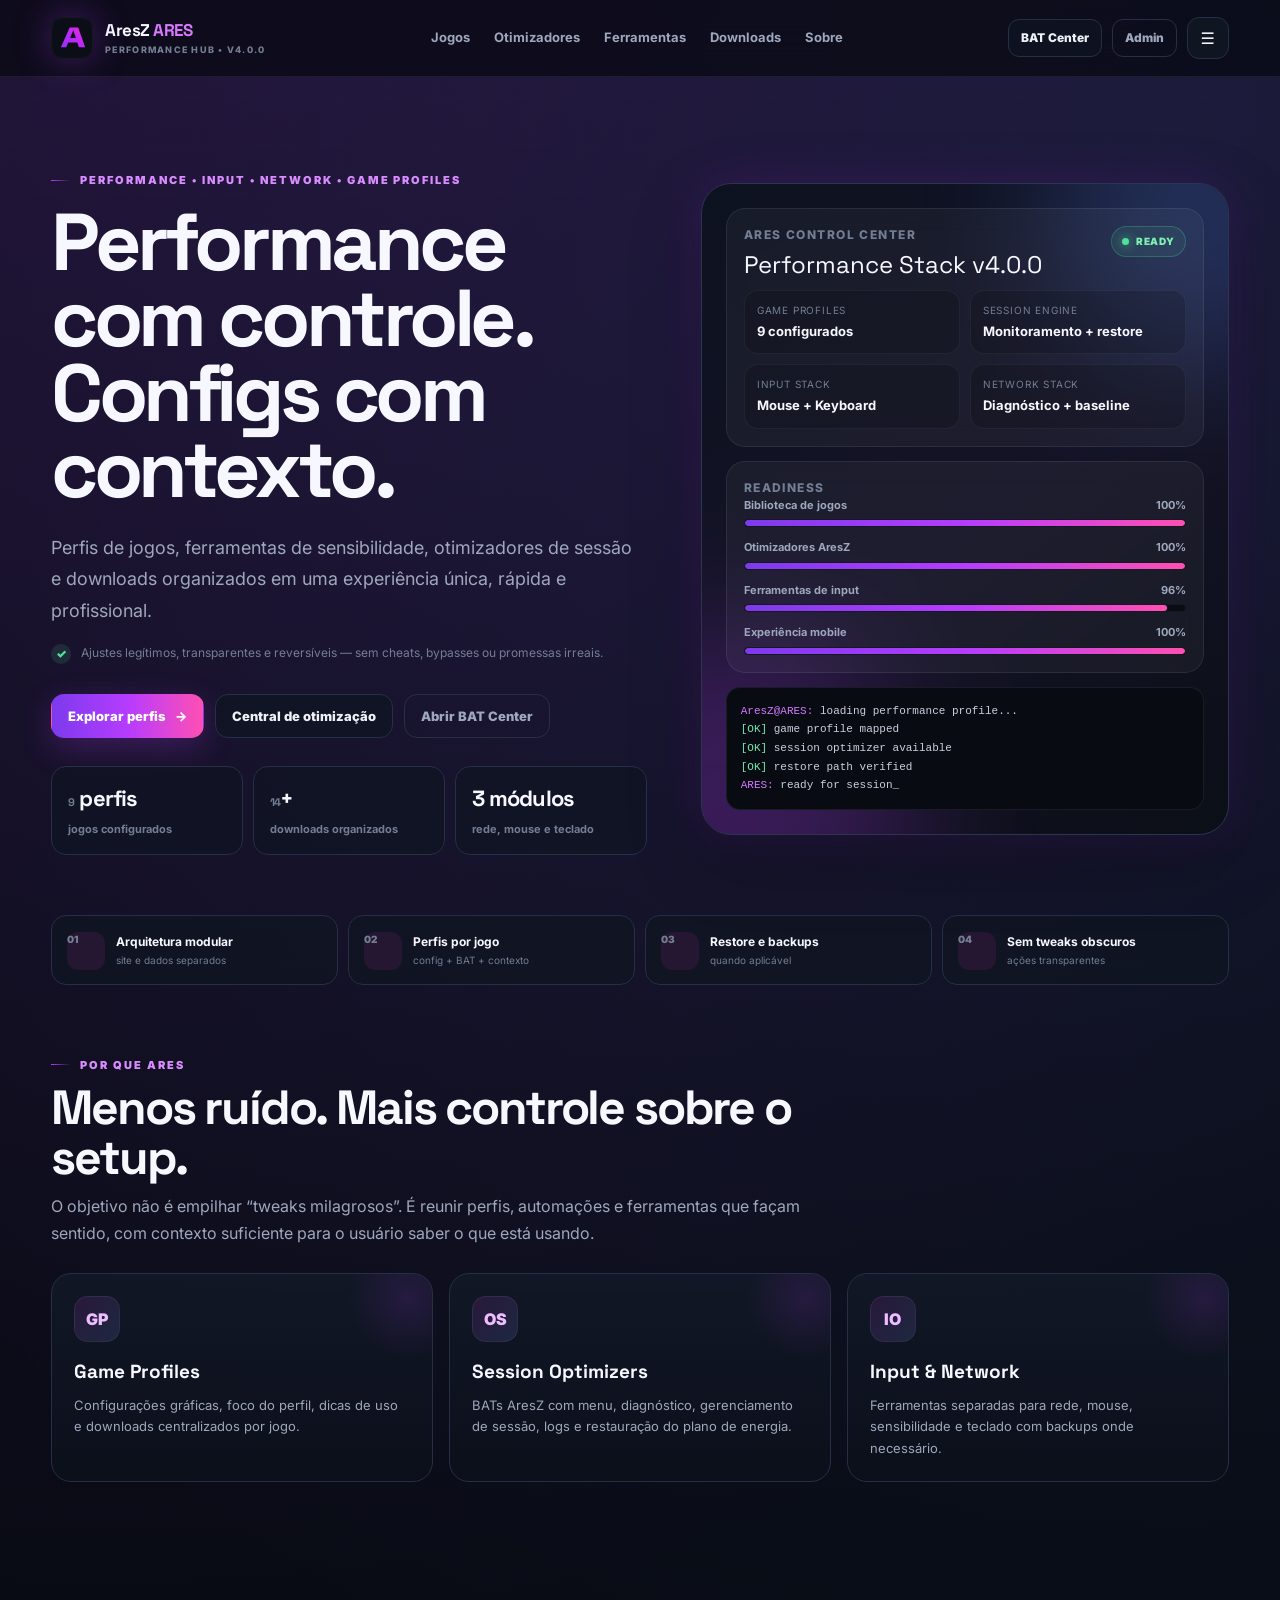
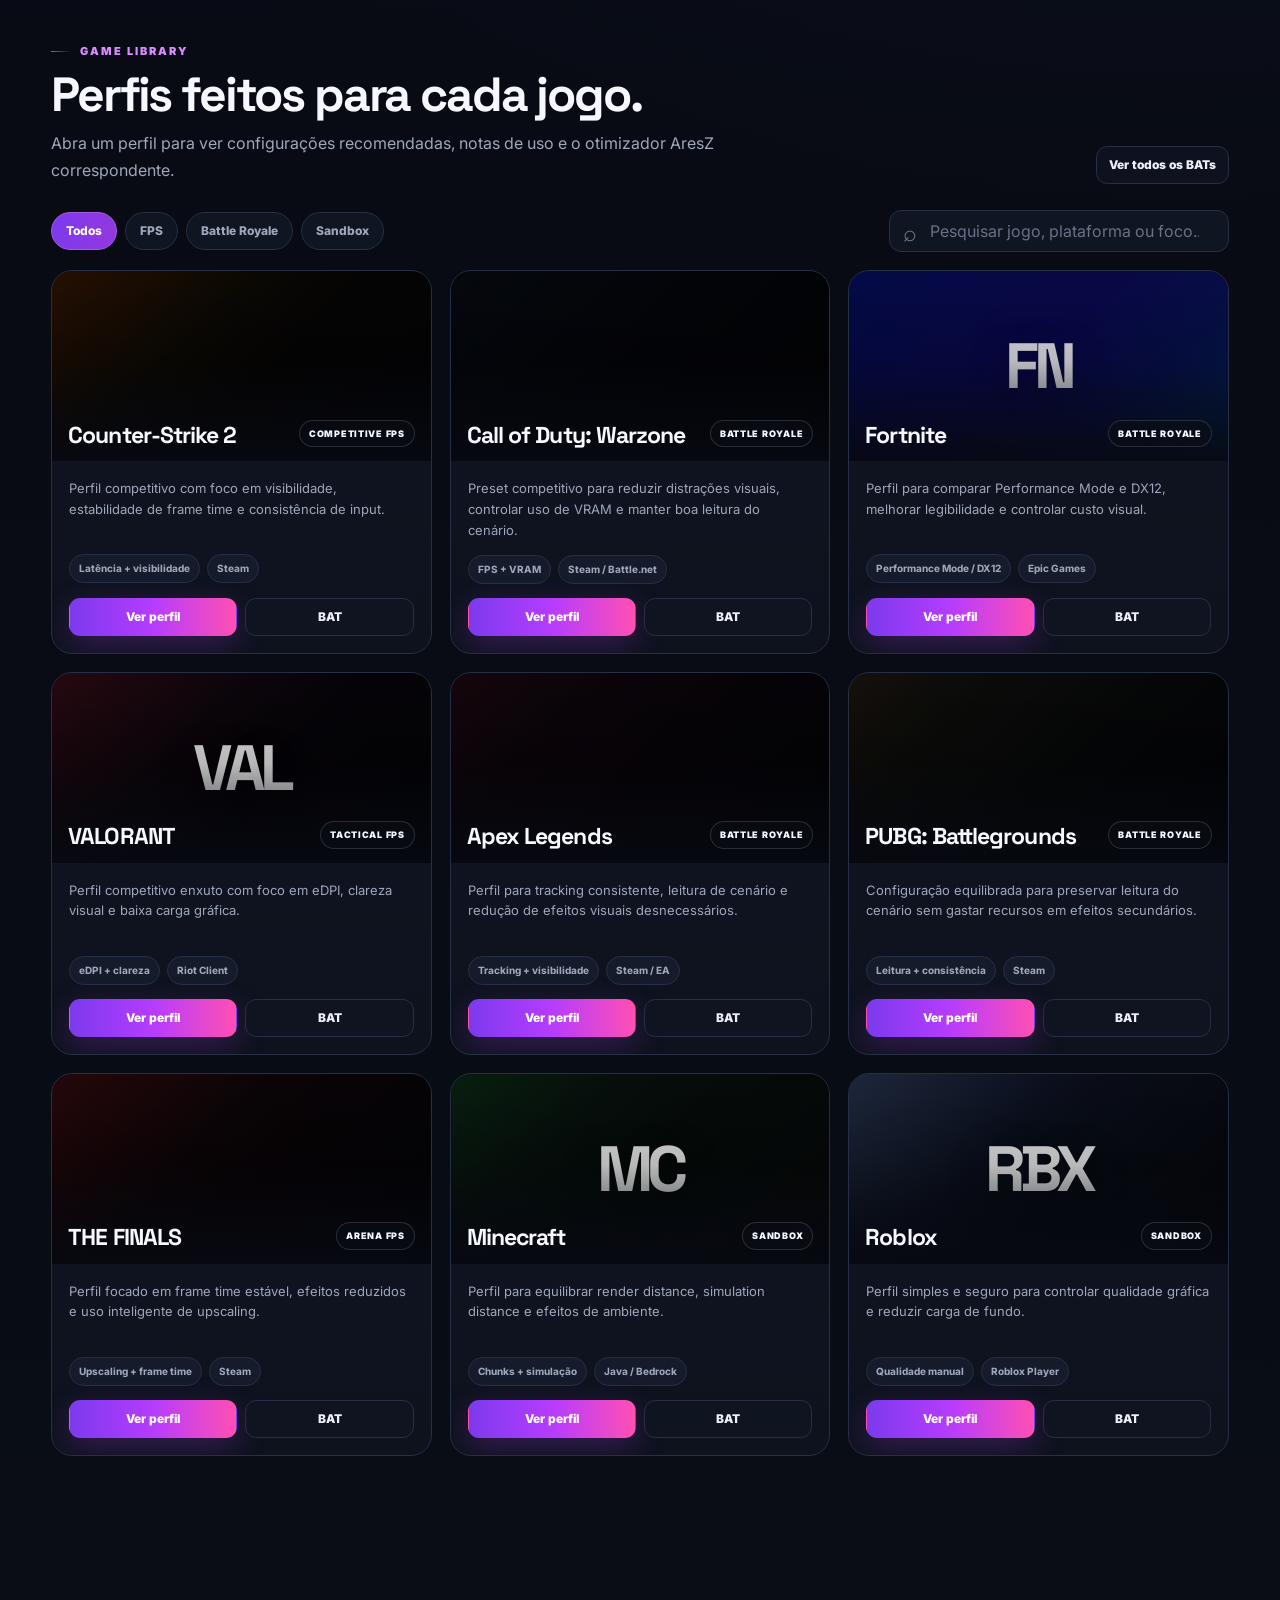
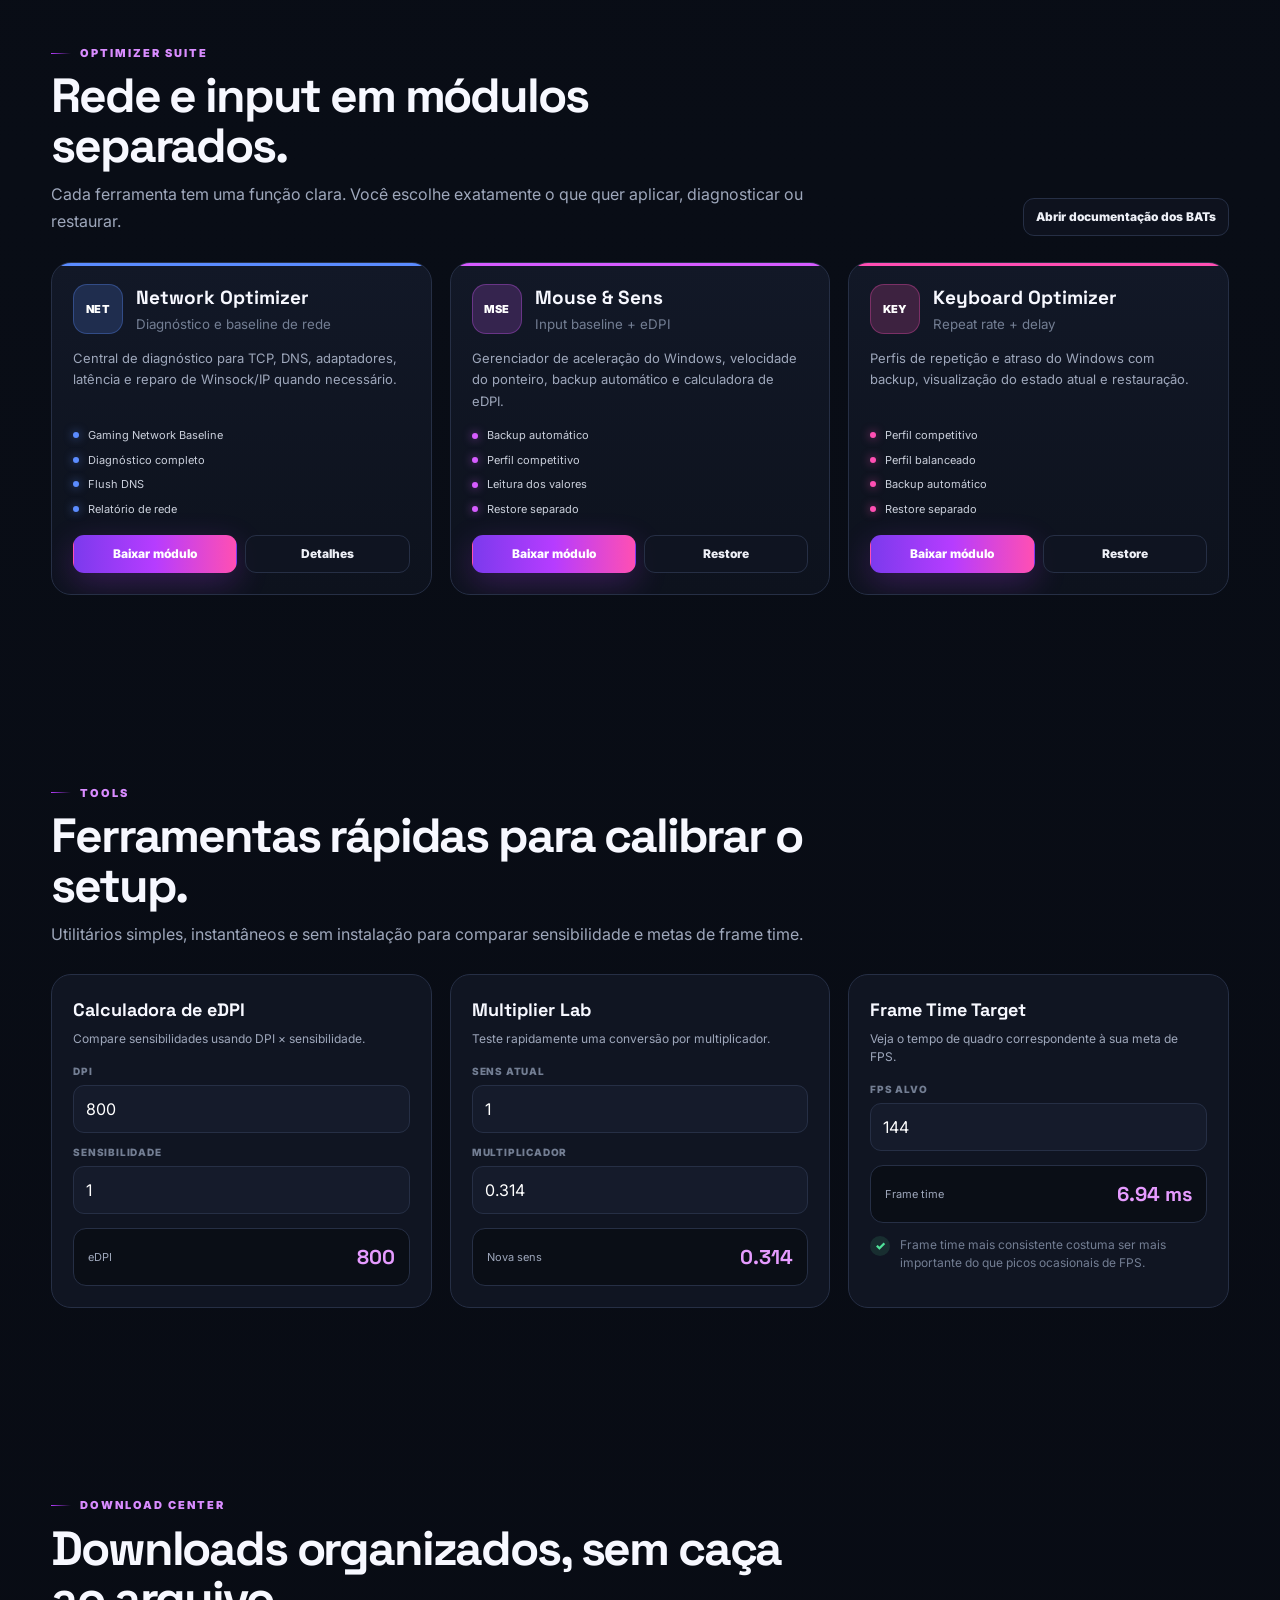
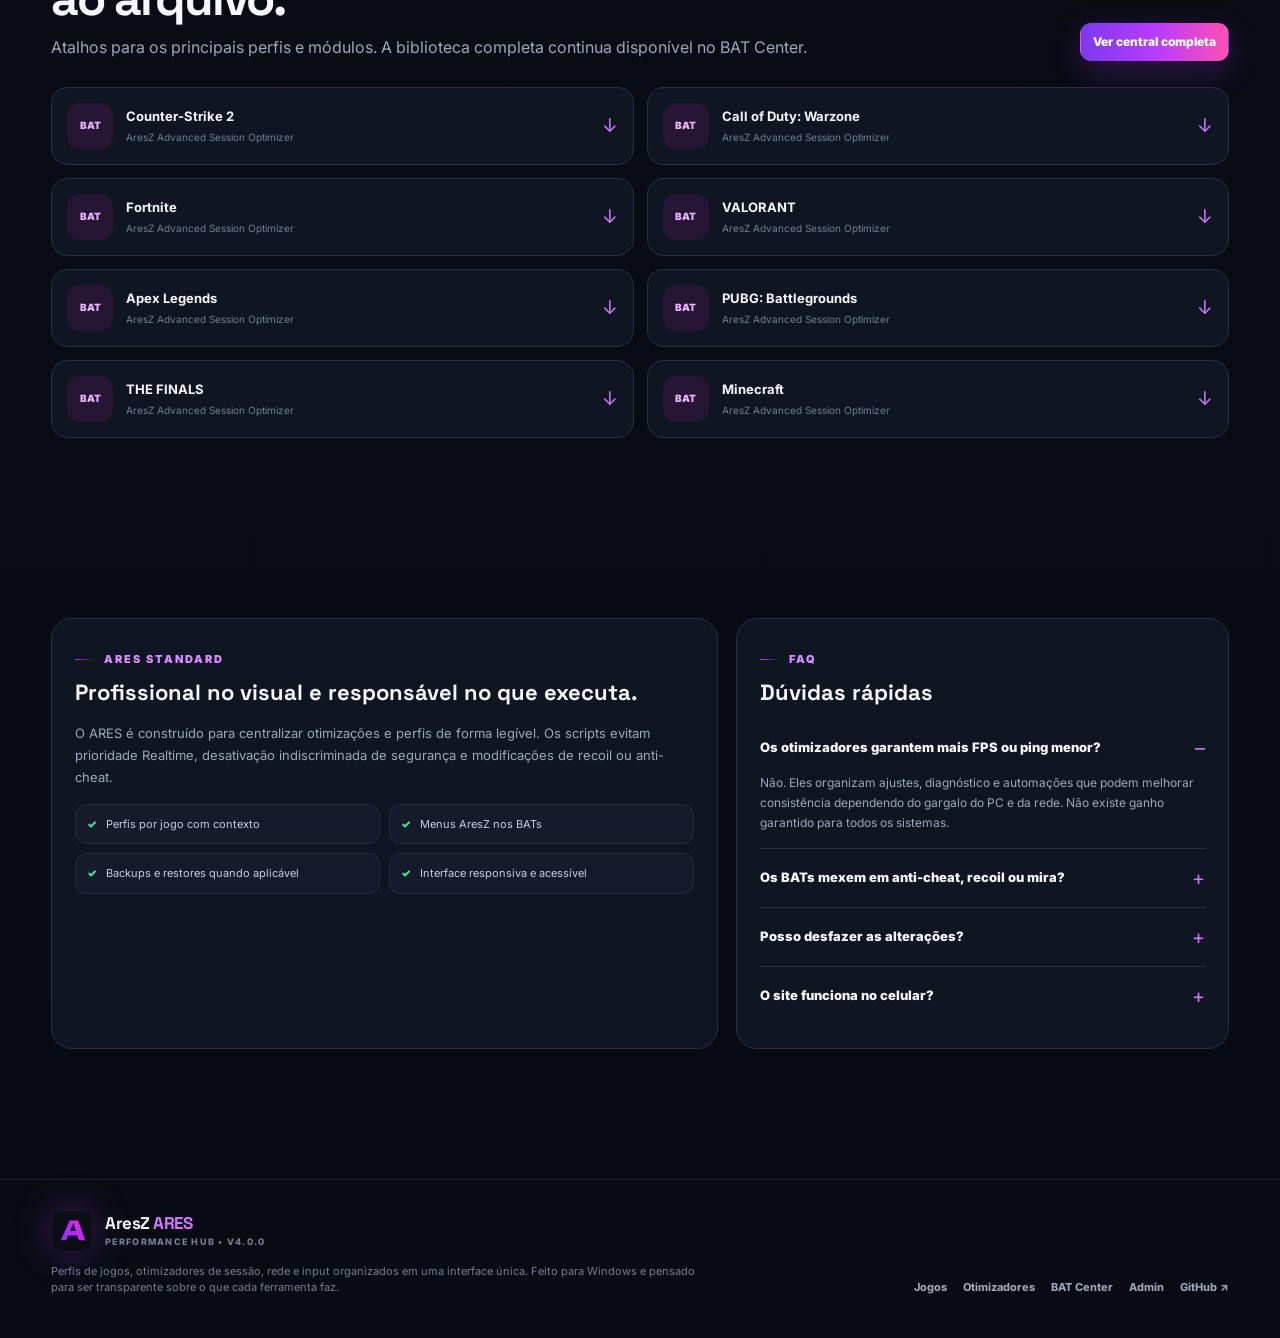
==== commit d333d013: "Refina covers e acabamento visual da home ARES v4" ====
--- a/index.html
+++ b/index.html
@@ -9,6 +9,7 @@
   <title>ARES Performance Hub • AresZ</title>
   <link rel="icon" type="image/svg+xml" href="assets/ares-mark.svg">
   <link rel="stylesheet" href="assets/styles.css?v=4.0.0">
+  <style>.game-cover,.modal-hero{background-blend-mode:soft-light,normal;background-color:#0b0f18}</style>
 </head>
 <body>
 <header class="site-header">
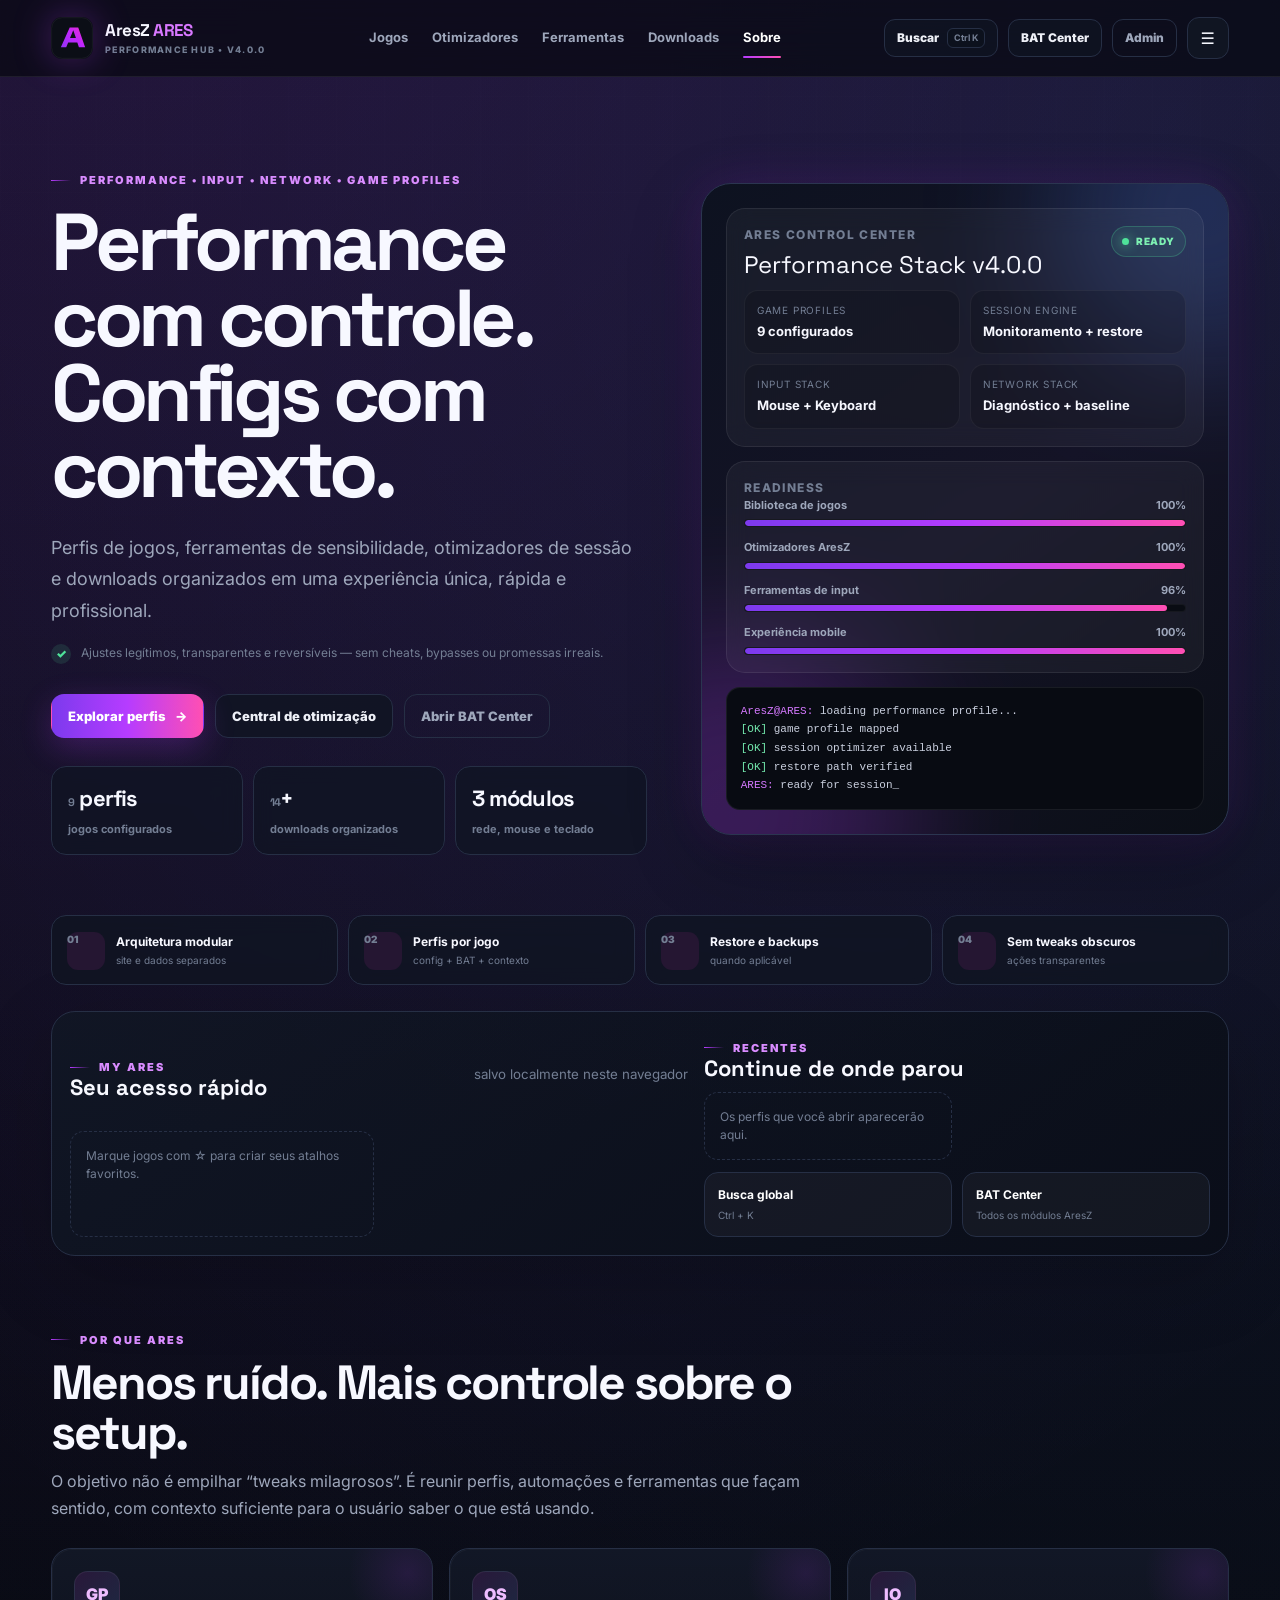
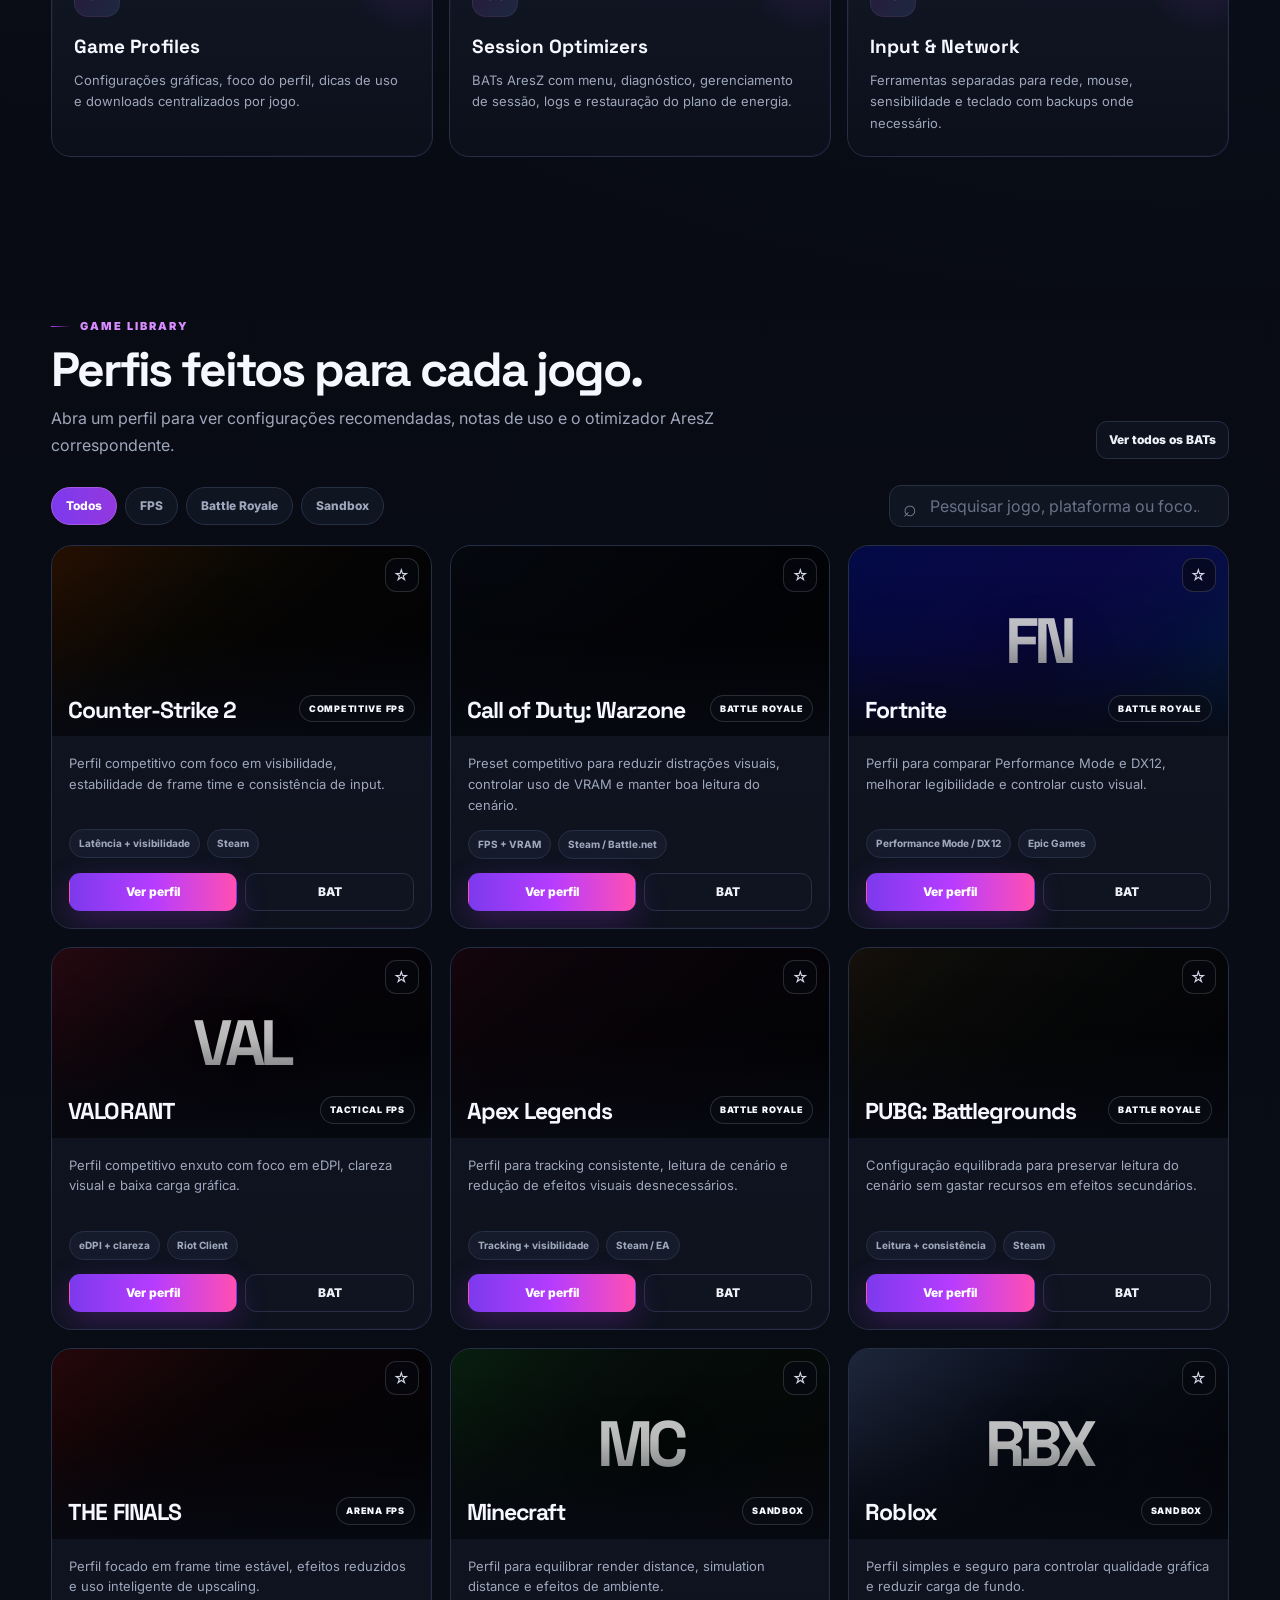
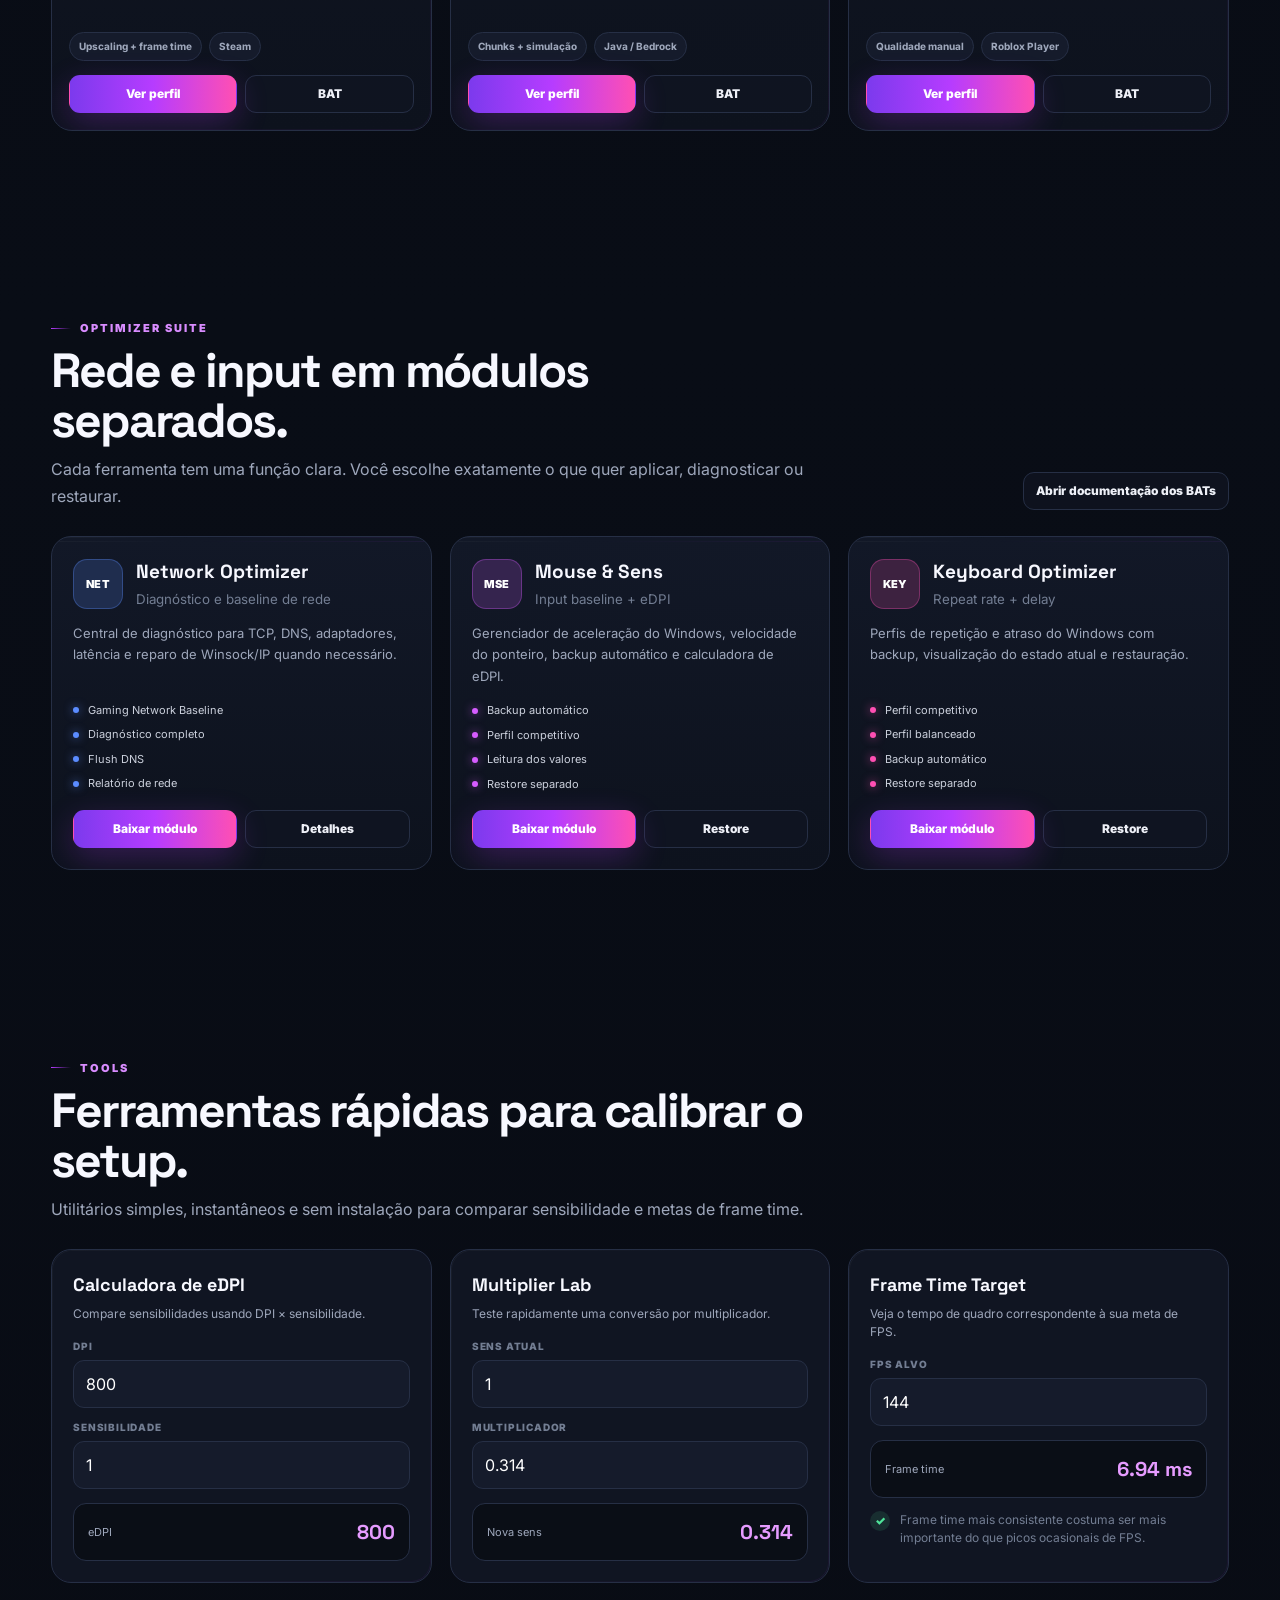
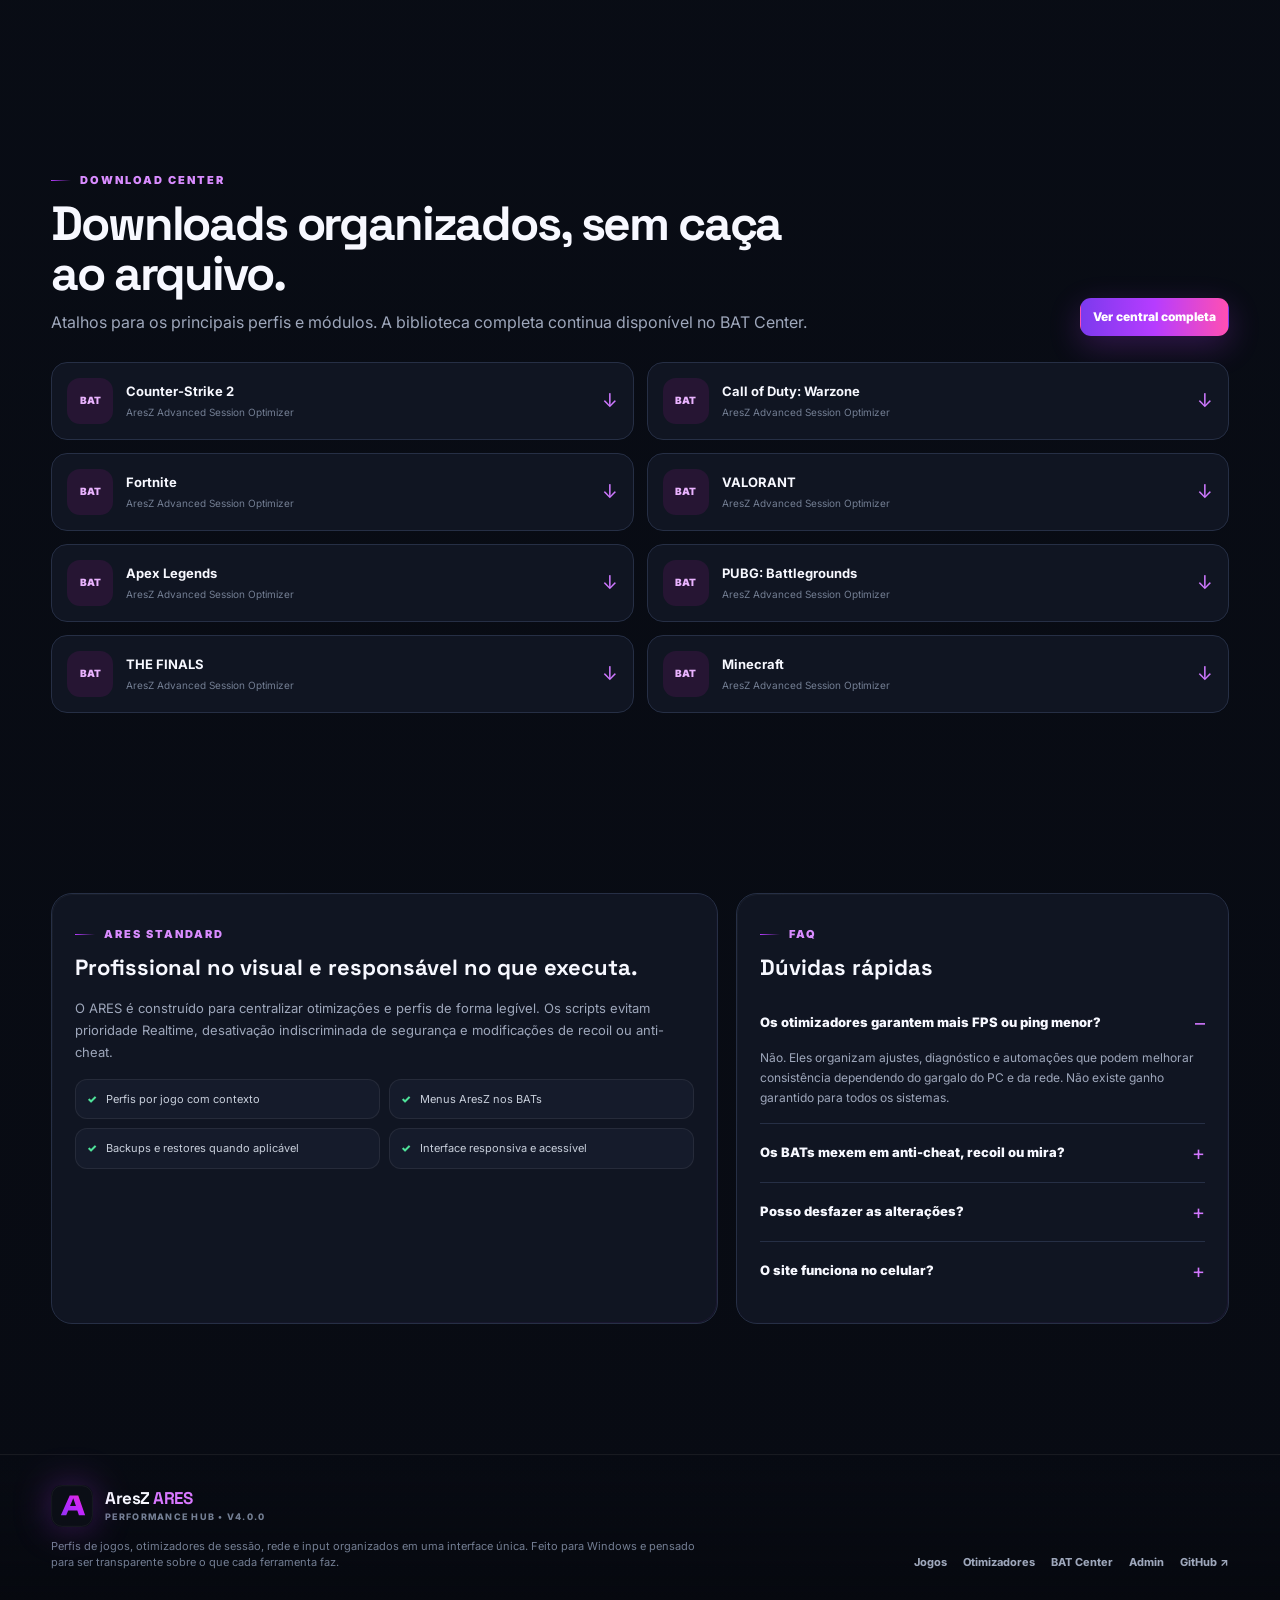
==== commit f3d94a84: "Eleva home para ARES premium experience" ====
--- a/index.html
+++ b/index.html
@@ -6,9 +6,20 @@
   <meta name="theme-color" content="#070911">
   <meta name="description" content="ARES Performance Hub — perfis de jogos, otimizadores de sessão, rede, sensibilidade, teclado e ferramentas para Windows.">
   <meta name="color-scheme" content="dark">
+  <meta name="robots" content="index,follow,max-image-preview:large">
+  <meta property="og:type" content="website">
+  <meta property="og:title" content="ARES Performance Hub • AresZ">
+  <meta property="og:description" content="Perfis de jogos, otimizadores AresZ, rede, input, downloads e ferramentas organizados em uma experiência profissional.">
+  <meta property="og:url" content="https://areszjx.github.io/aresz-optimizer/">
+  <meta property="og:site_name" content="ARES Performance Hub">
+  <meta name="twitter:card" content="summary">
+  <link rel="canonical" href="https://areszjx.github.io/aresz-optimizer/">
+  <link rel="preconnect" href="https://fonts.googleapis.com">
+  <link rel="preconnect" href="https://fonts.gstatic.com" crossorigin>
   <title>ARES Performance Hub • AresZ</title>
   <link rel="icon" type="image/svg+xml" href="assets/ares-mark.svg">
-  <link rel="stylesheet" href="assets/styles.css?v=4.0.0">
+  <link rel="stylesheet" href="assets/styles.css?v=4.1.0">
+  <link rel="stylesheet" href="assets/premium.css?v=4.1.0">
   <style>.game-cover,.modal-hero{background-blend-mode:soft-light,normal;background-color:#0b0f18}</style>
 </head>
 <body>
@@ -173,7 +184,8 @@
   <div class="modal-dialog"><button class="modal-close" type="button" data-close-modal aria-label="Fechar">×</button><div id="gameModalContent"></div></div>
 </div>
 
-<script src="assets/site-data.js?v=4.0.0"></script>
-<script src="assets/app.js?v=4.0.0"></script>
+<script src="assets/site-data.js?v=4.1.0"></script>
+<script src="assets/app.js?v=4.1.0"></script>
+<script src="assets/premium.js?v=4.1.0"></script>
 </body>
 </html>
--- a/assets/premium.css
+++ b/assets/premium.css
@@ -0,0 +1,43 @@
+/* ARES Premium Layer — microinteractions, command palette, personal hub */
+:root{
+  --header-progress:0%;
+  --glass:rgba(13,18,30,.82);
+  --glass-strong:rgba(10,14,24,.94);
+}
+html{scrollbar-color:#5f347e #090d16;scrollbar-width:thin}
+body::-webkit-scrollbar{width:10px}body::-webkit-scrollbar-track{background:#090d16}body::-webkit-scrollbar-thumb{background:linear-gradient(#7136a1,#b63cff);border-radius:999px;border:2px solid #090d16}
+.site-header::after{content:"";position:absolute;left:0;bottom:-1px;width:var(--header-progress);height:2px;background:linear-gradient(90deg,var(--purple-2),var(--purple),var(--pink));box-shadow:0 0 18px rgba(182,60,255,.65);transition:width .08s linear}
+.nav-links a.is-active{color:#fff}.nav-links a.is-active::after{right:0}
+.nav-search-btn{min-width:42px;padding:0 12px;gap:8px}.nav-search-btn kbd{border:1px solid var(--line);background:#0c111d;border-radius:6px;padding:2px 6px;color:var(--muted-2);font:700 9px/1.5 Inter,sans-serif}
+
+/* subtle premium card depth */
+.game-card,.optimizer-card,.tool-card,.feature-card,.info-card,.download-item,.control-card{position:relative;isolation:isolate}
+.game-card::before,.optimizer-card::before,.tool-card::before,.feature-card::before,.info-card::before{content:"";position:absolute;inset:0;border-radius:inherit;padding:1px;background:linear-gradient(140deg,rgba(255,255,255,.08),transparent 38%,rgba(182,60,255,.14));-webkit-mask:linear-gradient(#000 0 0) content-box,linear-gradient(#000 0 0);-webkit-mask-composite:xor;mask-composite:exclude;pointer-events:none;opacity:.5;transition:opacity .2s ease}
+.game-card:hover::before,.optimizer-card:hover::before,.tool-card:hover::before,.feature-card:hover::before,.info-card:hover::before{opacity:1}
+.game-card:hover .game-cover{transform:scale(1.012)}.game-cover{transition:transform .28s ease}
+.btn-primary{position:relative;overflow:hidden}.btn-primary::after{content:"";position:absolute;inset:-60% auto -60% -35%;width:30%;transform:rotate(18deg);background:linear-gradient(90deg,transparent,rgba(255,255,255,.2),transparent);transition:left .5s ease}.btn-primary:hover::after{left:120%}
+
+/* favorite button */
+.game-card{position:relative}.favorite-btn{position:absolute;z-index:8;top:12px;right:12px;width:34px;height:34px;border-radius:11px;border:1px solid rgba(255,255,255,.14);background:rgba(7,9,17,.62);backdrop-filter:blur(10px);display:grid;place-items:center;color:#d4d8e6;cursor:pointer;transition:.18s}.favorite-btn:hover{transform:translateY(-1px);border-color:#9360b5;color:#fff}.favorite-btn.is-favorite{color:#ffd36f;background:rgba(97,68,20,.45);border-color:rgba(255,211,111,.35);box-shadow:0 0 20px rgba(255,211,111,.12)}
+
+/* personal dashboard */
+.personal-hub{padding:26px 0 4px}.personal-panel{display:grid;grid-template-columns:1.1fr .9fr;gap:16px;border:1px solid var(--line);border-radius:24px;padding:18px;background:linear-gradient(145deg,rgba(17,23,37,.9),rgba(10,14,24,.9));box-shadow:0 24px 80px rgba(0,0,0,.16)}
+.personal-main,.personal-side{display:grid;gap:12px}.personal-title-row{display:flex;align-items:center;justify-content:space-between;gap:14px}.personal-title-row h3{font:700 22px/1.1 "Space Grotesk",Inter,sans-serif;margin:0}.personal-title-row small{color:var(--muted-2)}
+.personal-grid{display:grid;grid-template-columns:repeat(2,1fr);gap:10px}.personal-card{display:flex;align-items:center;gap:12px;padding:12px;border:1px solid var(--line);border-radius:14px;background:rgba(255,255,255,.035);cursor:pointer;transition:.18s}.personal-card:hover{border-color:#65417f;background:rgba(182,60,255,.055);transform:translateY(-1px)}.personal-card-icon{width:40px;height:40px;border-radius:12px;display:grid;place-items:center;background:linear-gradient(135deg,#28173a,#1a2741);font:800 12px "Space Grotesk";color:#efc8ff;flex:0 0 auto}.personal-card strong{display:block;font-size:12px}.personal-card span{display:block;color:var(--muted-2);font-size:10px;margin-top:2px}.personal-empty{padding:15px;border:1px dashed var(--line);border-radius:14px;color:var(--muted-2);font-size:12px}
+.quick-actions{display:grid;grid-template-columns:1fr 1fr;gap:10px}.quick-action{padding:13px;border:1px solid var(--line);border-radius:14px;background:rgba(255,255,255,.035);text-align:left;cursor:pointer;color:#fff;transition:.18s}.quick-action:hover{border-color:#68418c;background:rgba(182,60,255,.055)}.quick-action strong{display:block;font-size:12px}.quick-action span{display:block;color:var(--muted-2);font-size:10px;margin-top:4px}
+
+/* command palette */
+.command-palette{position:fixed;inset:0;z-index:260;display:none;align-items:flex-start;justify-content:center;padding:10vh 18px;background:rgba(3,5,9,.66);backdrop-filter:blur(12px)}.command-palette.open{display:flex}.command-box{width:min(720px,100%);border:1px solid #39435c;border-radius:20px;background:rgba(10,14,24,.98);box-shadow:0 35px 120px rgba(0,0,0,.6),0 0 80px rgba(182,60,255,.12);overflow:hidden}.command-search{display:flex;align-items:center;gap:10px;padding:15px;border-bottom:1px solid var(--line)}.command-search span{color:#d18aff;font-size:18px}.command-search input{flex:1;border:0;background:transparent;color:#fff;font-size:16px;outline:0}.command-search kbd{font:700 9px Inter,sans-serif;color:var(--muted-2);border:1px solid var(--line);border-radius:6px;padding:4px 6px}.command-results{max-height:55vh;overflow:auto;padding:8px}.command-group-label{padding:9px 10px 5px;color:var(--muted-2);font-size:9px;text-transform:uppercase;letter-spacing:.12em;font-weight:900}.command-item{width:100%;display:flex;align-items:center;gap:12px;padding:11px 12px;border:0;border-radius:12px;background:transparent;color:#fff;text-align:left;cursor:pointer}.command-item:hover,.command-item.active{background:rgba(182,60,255,.09)}.command-item-icon{width:34px;height:34px;border:1px solid var(--line);border-radius:10px;display:grid;place-items:center;background:#111827;color:#deb0ff;font-weight:900;font-size:11px}.command-item strong{display:block;font-size:12px}.command-item small{display:block;color:var(--muted-2);margin-top:2px}.command-empty{padding:24px;text-align:center;color:var(--muted-2);font-size:12px}.command-footer{display:flex;justify-content:space-between;gap:12px;padding:10px 14px;border-top:1px solid var(--line);color:var(--muted-2);font-size:9px}
+
+/* floating utility */
+.back-top{position:fixed;right:18px;bottom:18px;z-index:110;width:42px;height:42px;border-radius:13px;border:1px solid var(--line);background:rgba(13,18,30,.88);backdrop-filter:blur(10px);color:#fff;display:grid;place-items:center;cursor:pointer;opacity:0;pointer-events:none;transform:translateY(8px);transition:.2s}.back-top.show{opacity:1;pointer-events:auto;transform:none}.back-top:hover{border-color:#7d4f9e;box-shadow:0 10px 34px rgba(0,0,0,.28)}
+
+/* modal premium actions */
+.modal-share-row{display:flex;gap:8px;flex-wrap:wrap;margin-top:12px}.modal-share-row .btn{min-height:36px}.modal-profile-status{display:inline-flex;align-items:center;gap:7px;padding:6px 9px;border-radius:999px;background:rgba(79,227,154,.08);border:1px solid rgba(79,227,154,.2);color:#7df0b2;font-size:9px;font-weight:900;text-transform:uppercase;letter-spacing:.08em;margin-bottom:10px}
+
+/* visual quality */
+.site-footer{background:linear-gradient(180deg,transparent,rgba(5,7,12,.55))}
+.metric,.trust-item,.download-item{backdrop-filter:blur(10px)}
+@media (max-width:900px){.personal-panel{grid-template-columns:1fr}.nav-search-btn kbd{display:none}}
+@media (max-width:620px){.personal-grid,.quick-actions{grid-template-columns:1fr}.command-palette{padding-top:5vh}.command-box{border-radius:16px}.back-top{right:12px;bottom:12px}.favorite-btn{top:10px;right:10px}}
+@media (prefers-reduced-motion:reduce){.btn-primary::after{display:none}.game-card:hover .game-cover{transform:none}.personal-card,.quick-action,.favorite-btn,.back-top{transition:none}}
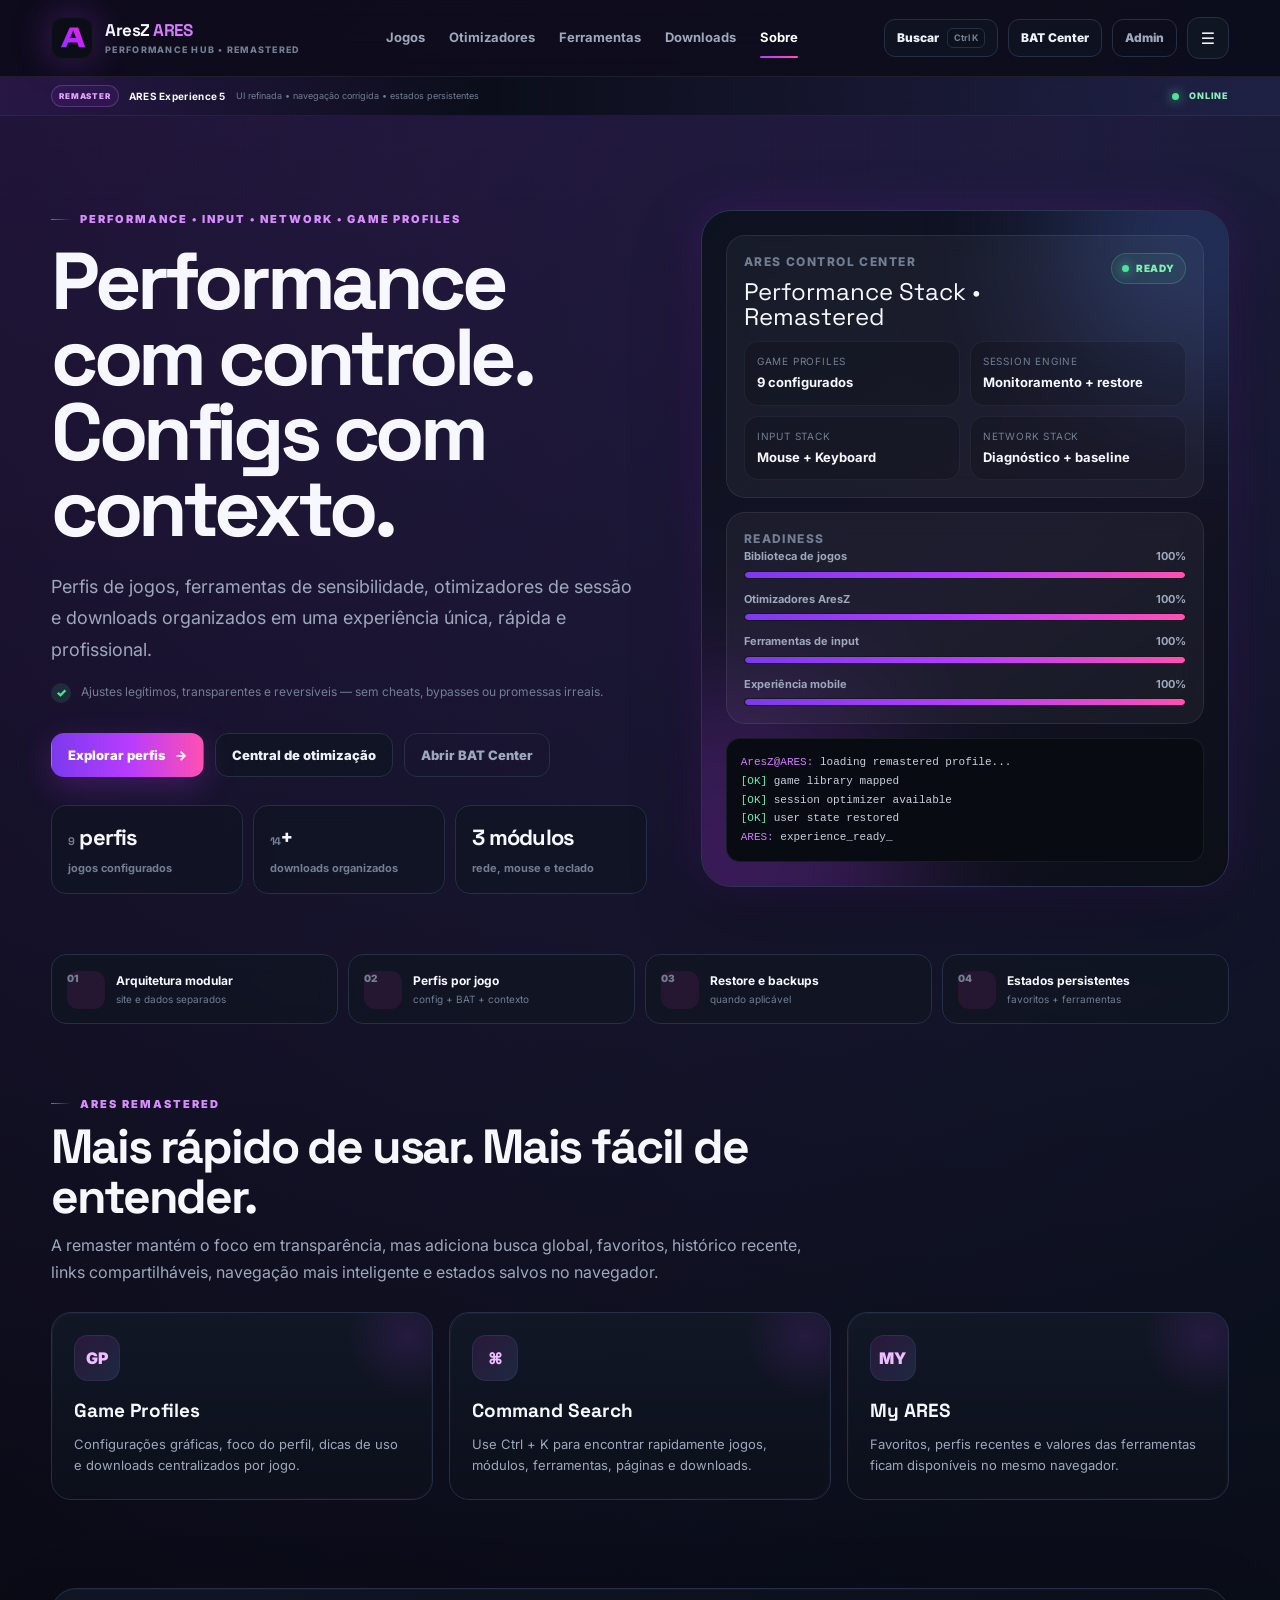
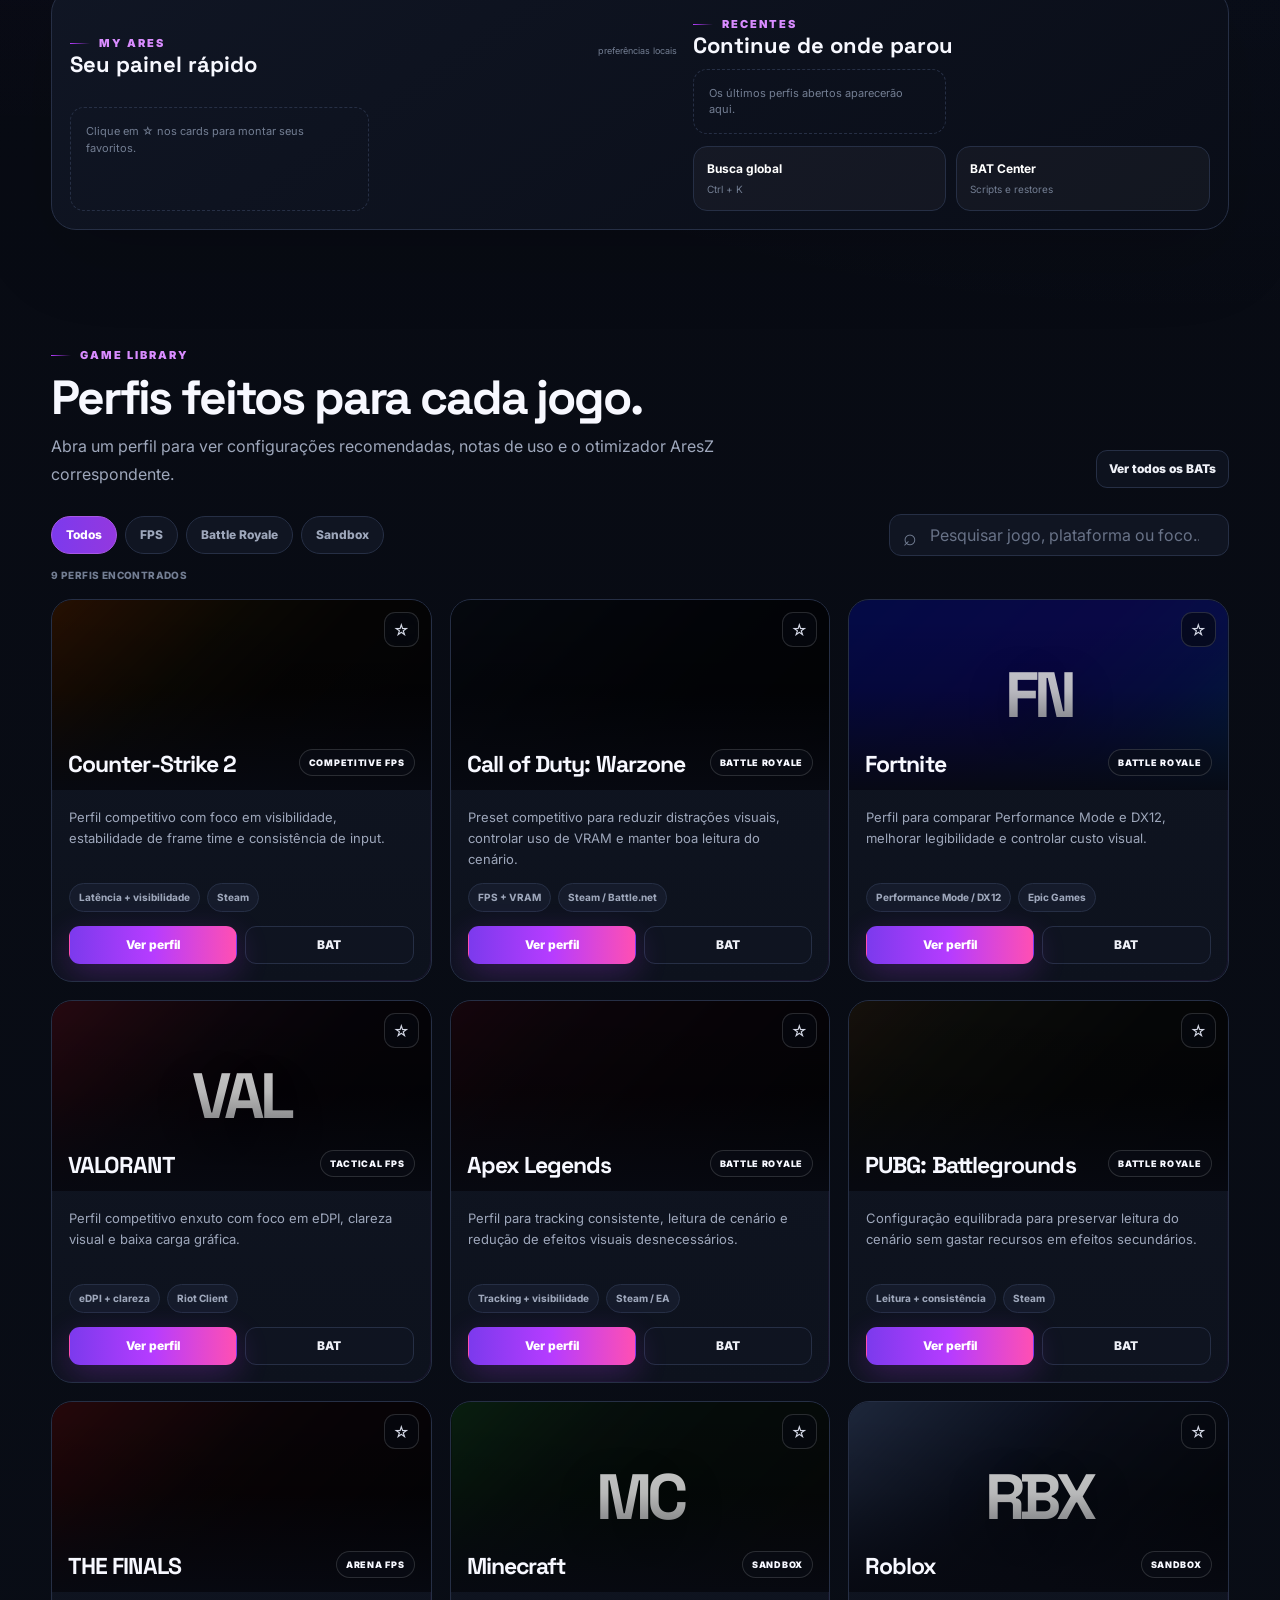
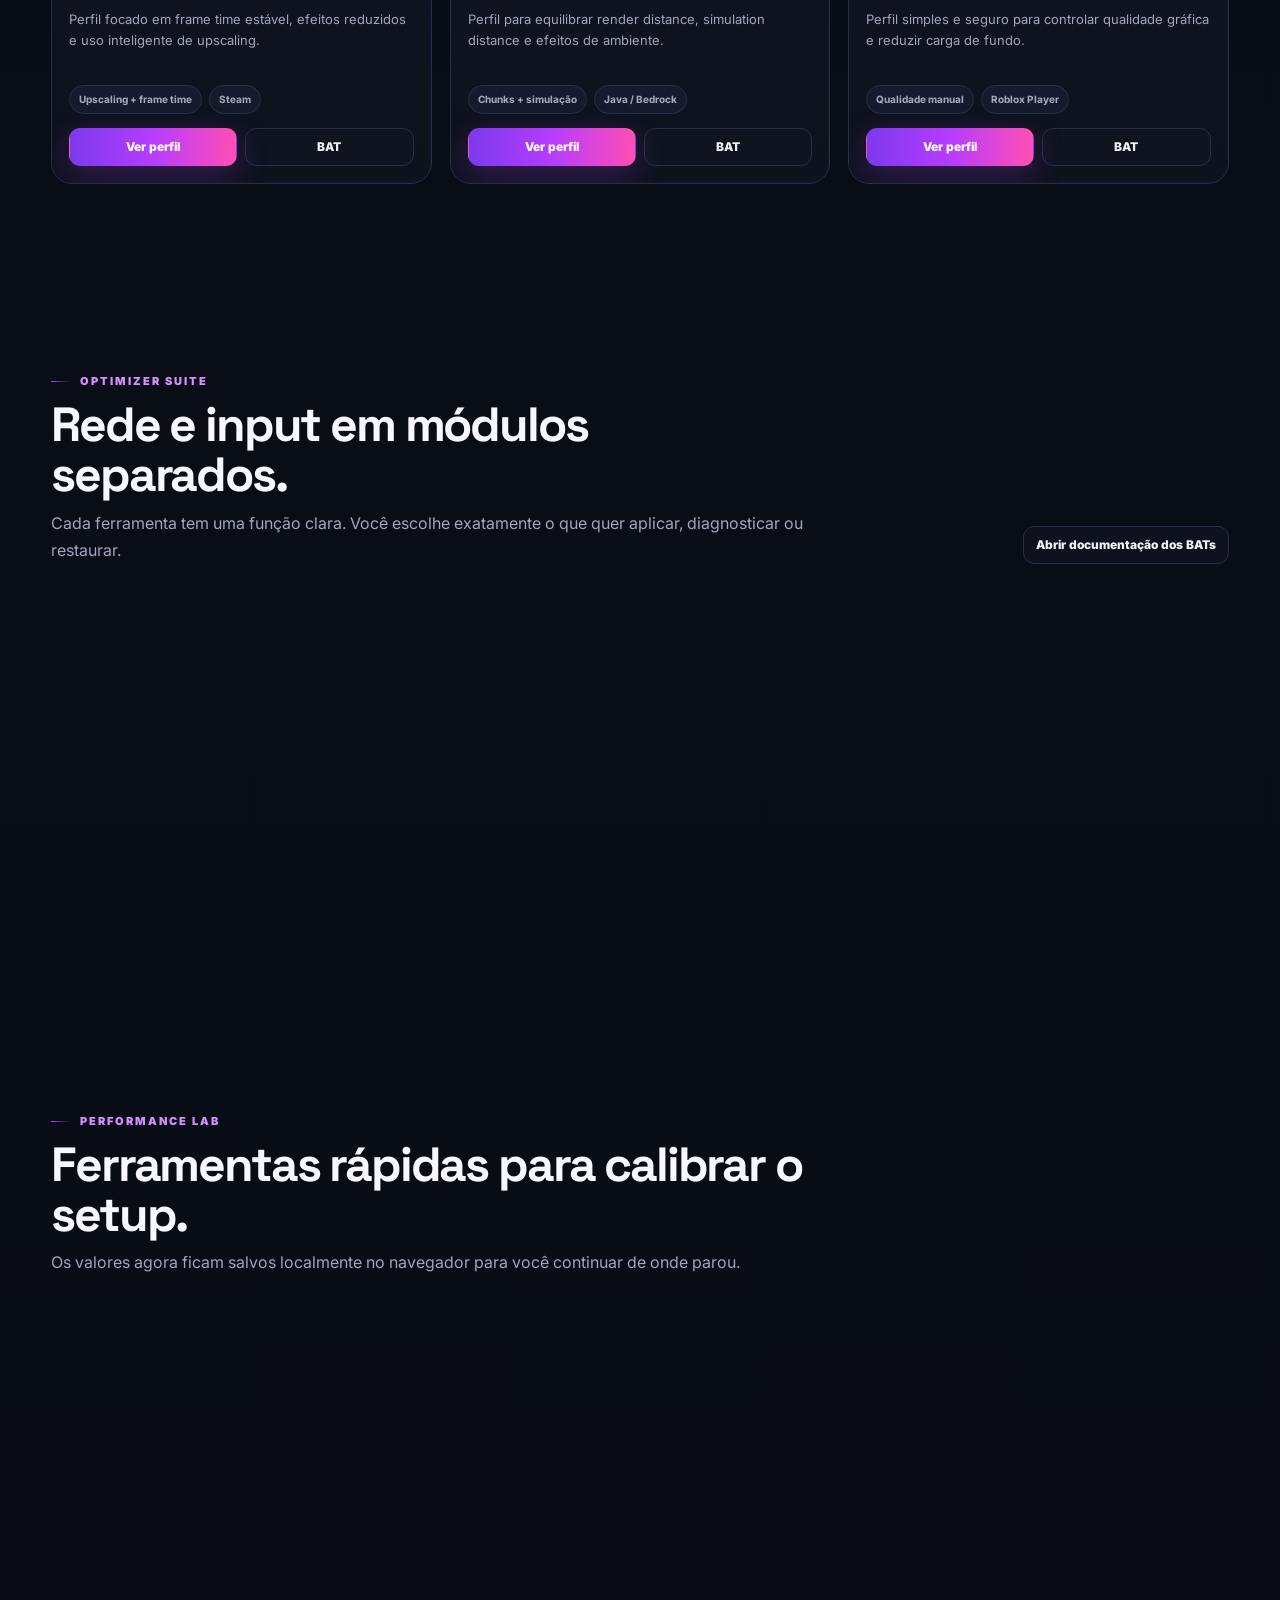
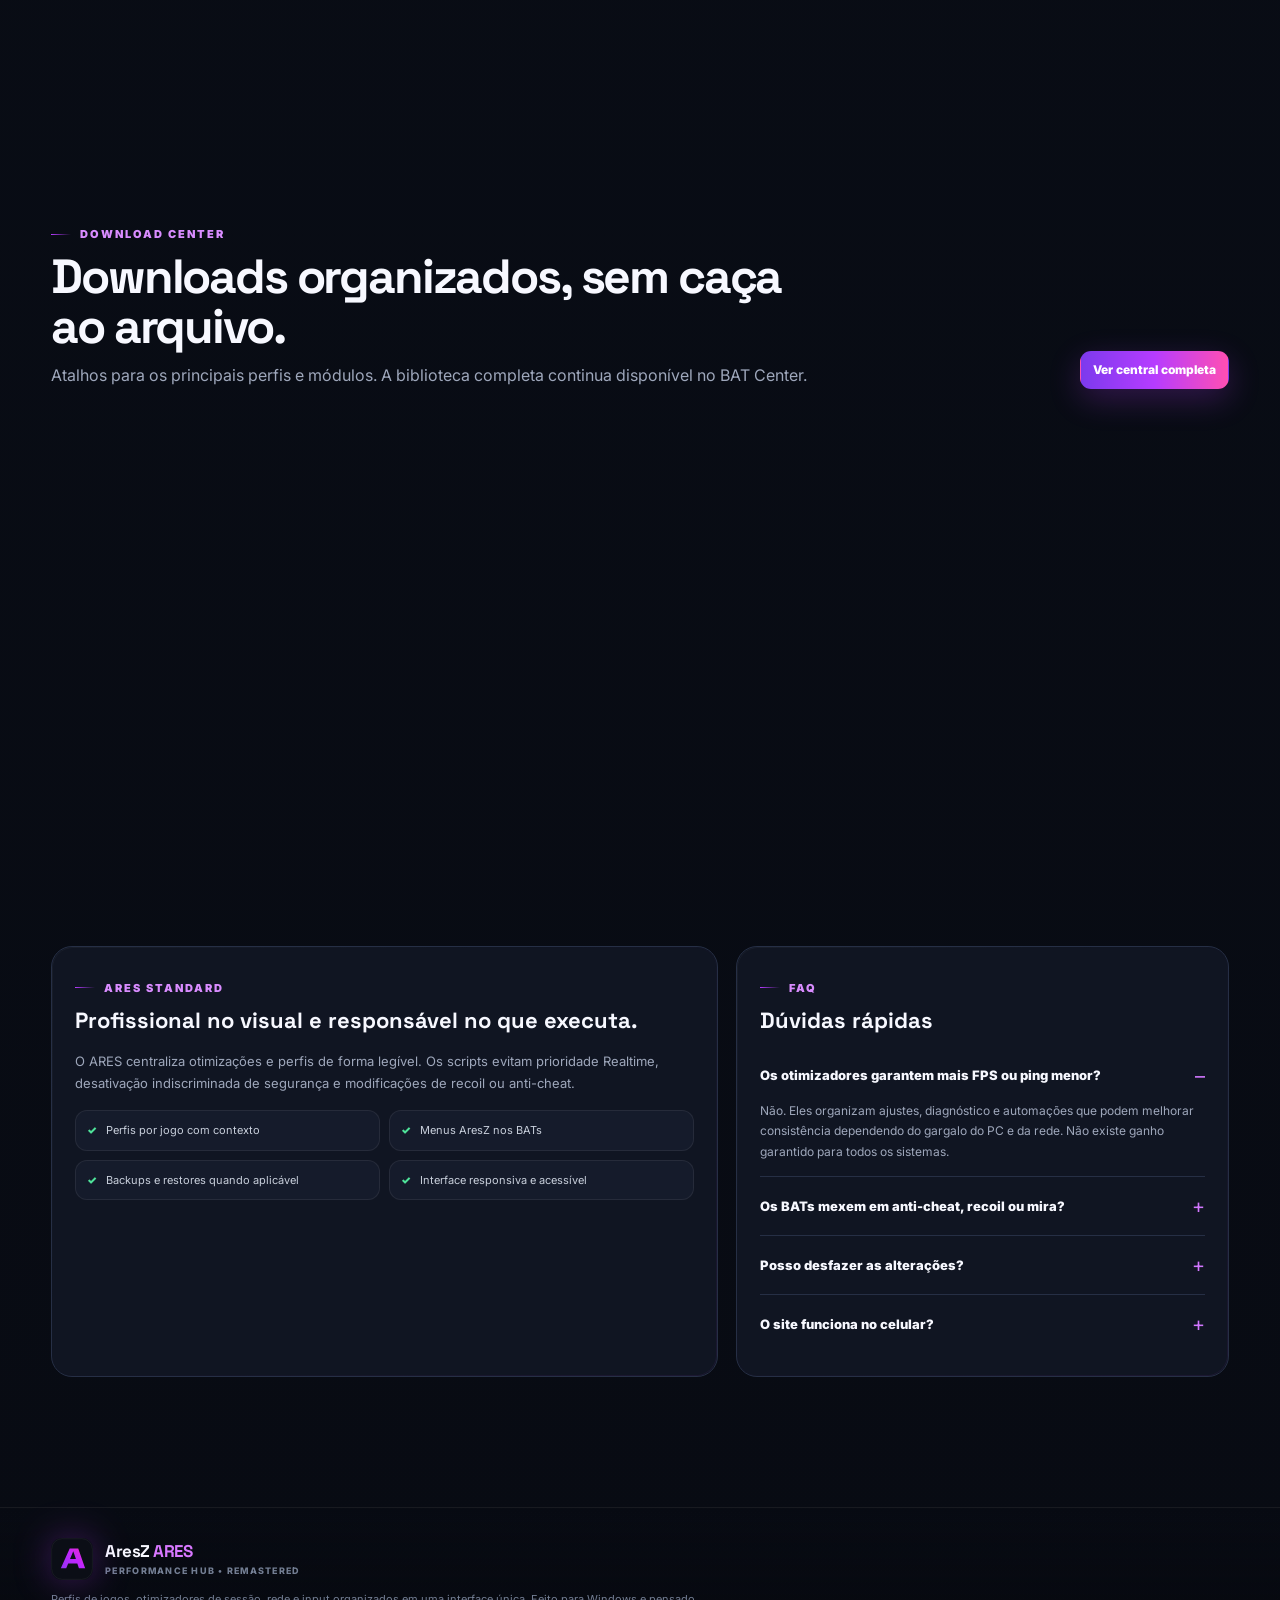
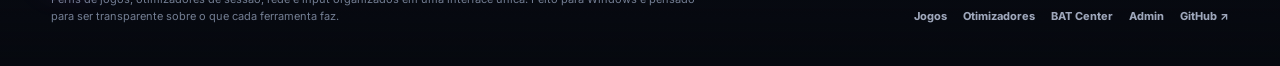
==== commit d63d71b6: "Publica ARES Remastered e invalida cache de assets" ====
--- a/index.html
+++ b/index.html
@@ -7,6 +7,7 @@
   <meta name="description" content="ARES Performance Hub — perfis de jogos, otimizadores de sessão, rede, sensibilidade, teclado e ferramentas para Windows.">
   <meta name="color-scheme" content="dark">
   <meta name="robots" content="index,follow,max-image-preview:large">
+  <meta name="application-name" content="ARES Performance Hub">
   <meta property="og:type" content="website">
   <meta property="og:title" content="ARES Performance Hub • AresZ">
   <meta property="og:description" content="Perfis de jogos, otimizadores AresZ, rede, input, downloads e ferramentas organizados em uma experiência profissional.">
@@ -18,8 +19,8 @@
   <link rel="preconnect" href="https://fonts.gstatic.com" crossorigin>
   <title>ARES Performance Hub • AresZ</title>
   <link rel="icon" type="image/svg+xml" href="assets/ares-mark.svg">
-  <link rel="stylesheet" href="assets/styles.css?v=4.1.0">
-  <link rel="stylesheet" href="assets/premium.css?v=4.1.0">
+  <link rel="stylesheet" href="assets/styles.css?v=5.0.0">
+  <link rel="stylesheet" href="assets/premium.css?v=5.0.0">
   <style>.game-cover,.modal-hero{background-blend-mode:soft-light,normal;background-color:#0b0f18}</style>
 </head>
 <body>
@@ -27,7 +28,7 @@
   <div class="shell navbar">
     <a class="brand" href="#top" aria-label="ARES Performance Hub - início">
       <img src="assets/ares-mark.svg" alt="">
-      <span class="brand-copy"><strong>AresZ <span>ARES</span></strong><small>Performance Hub • v<span class="js-version">4.0.0</span></small></span>
+      <span class="brand-copy"><strong>AresZ <span>ARES</span></strong><small>Performance Hub • Remastered</small></span>
     </a>
     <nav class="nav-links" aria-label="Navegação principal">
       <a href="#games">Jogos</a>
@@ -71,7 +72,7 @@
         <div class="control-grid">
           <div class="control-card">
             <div class="control-top">
-              <div><div class="kicker">ARES CONTROL CENTER</div><div class="control-title">Performance Stack v<span class="js-version">4.0.0</span></div></div>
+              <div><div class="kicker">ARES CONTROL CENTER</div><div class="control-title">Performance Stack • Remastered</div></div>
               <span class="status-pill"><i class="status-dot"></i> ready</span>
             </div>
             <div class="module-list">
@@ -86,16 +87,16 @@
             <div class="progress-stack">
               <div class="progress-line"><div class="progress-meta"><span>Biblioteca de jogos</span><span>100%</span></div><div class="progress"><span style="width:100%"></span></div></div>
               <div class="progress-line"><div class="progress-meta"><span>Otimizadores AresZ</span><span>100%</span></div><div class="progress"><span style="width:100%"></span></div></div>
-              <div class="progress-line"><div class="progress-meta"><span>Ferramentas de input</span><span>96%</span></div><div class="progress"><span style="width:96%"></span></div></div>
+              <div class="progress-line"><div class="progress-meta"><span>Ferramentas de input</span><span>100%</span></div><div class="progress"><span style="width:100%"></span></div></div>
               <div class="progress-line"><div class="progress-meta"><span>Experiência mobile</span><span>100%</span></div><div class="progress"><span style="width:100%"></span></div></div>
             </div>
           </div>
           <div class="command-preview" aria-label="Exemplo de status ARES">
-            <div><span class="prompt">AresZ@ARES:</span> loading performance profile...</div>
-            <div><span class="ok">[OK]</span> game profile mapped</div>
+            <div><span class="prompt">AresZ@ARES:</span> loading remastered profile...</div>
+            <div><span class="ok">[OK]</span> game library mapped</div>
             <div><span class="ok">[OK]</span> session optimizer available</div>
-            <div><span class="ok">[OK]</span> restore path verified</div>
-            <div><span class="prompt">ARES:</span> ready for session_</div>
+            <div><span class="ok">[OK]</span> user state restored</div>
+            <div><span class="prompt">ARES:</span> experience_ready_</div>
           </div>
         </div>
       </aside>
@@ -105,19 +106,19 @@
       <div class="trust-item"><span class="trust-icon">01</span><div><strong>Arquitetura modular</strong><span>site e dados separados</span></div></div>
       <div class="trust-item"><span class="trust-icon">02</span><div><strong>Perfis por jogo</strong><span>config + BAT + contexto</span></div></div>
       <div class="trust-item"><span class="trust-icon">03</span><div><strong>Restore e backups</strong><span>quando aplicável</span></div></div>
-      <div class="trust-item"><span class="trust-icon">04</span><div><strong>Sem tweaks obscuros</strong><span>ações transparentes</span></div></div>
+      <div class="trust-item"><span class="trust-icon">04</span><div><strong>Estados persistentes</strong><span>favoritos + ferramentas</span></div></div>
     </section>
   </div>
 
   <section class="section-compact">
     <div class="shell">
       <div class="section-head">
-        <div class="section-copy"><div class="eyebrow">POR QUE ARES</div><h2>Menos ruído. Mais controle sobre o setup.</h2><p>O objetivo não é empilhar “tweaks milagrosos”. É reunir perfis, automações e ferramentas que façam sentido, com contexto suficiente para o usuário saber o que está usando.</p></div>
+        <div class="section-copy"><div class="eyebrow">ARES REMASTERED</div><h2>Mais rápido de usar. Mais fácil de entender.</h2><p>A remaster mantém o foco em transparência, mas adiciona busca global, favoritos, histórico recente, links compartilháveis, navegação mais inteligente e estados salvos no navegador.</p></div>
       </div>
       <div class="feature-grid">
         <article class="feature-card reveal"><div class="feature-icon">GP</div><h3>Game Profiles</h3><p>Configurações gráficas, foco do perfil, dicas de uso e downloads centralizados por jogo.</p></article>
-        <article class="feature-card reveal"><div class="feature-icon">OS</div><h3>Session Optimizers</h3><p>BATs AresZ com menu, diagnóstico, gerenciamento de sessão, logs e restauração do plano de energia.</p></article>
-        <article class="feature-card reveal"><div class="feature-icon">IO</div><h3>Input & Network</h3><p>Ferramentas separadas para rede, mouse, sensibilidade e teclado com backups onde necessário.</p></article>
+        <article class="feature-card reveal"><div class="feature-icon">⌘</div><h3>Command Search</h3><p>Use Ctrl + K para encontrar rapidamente jogos, módulos, ferramentas, páginas e downloads.</p></article>
+        <article class="feature-card reveal"><div class="feature-icon">MY</div><h3>My ARES</h3><p>Favoritos, perfis recentes e valores das ferramentas ficam disponíveis no mesmo navegador.</p></article>
       </div>
     </div>
   </section>
@@ -148,7 +149,7 @@
 
   <section class="section" id="tools">
     <div class="shell">
-      <div class="section-head"><div class="section-copy"><div class="eyebrow">TOOLS</div><h2>Ferramentas rápidas para calibrar o setup.</h2><p>Utilitários simples, instantâneos e sem instalação para comparar sensibilidade e metas de frame time.</p></div></div>
+      <div class="section-head"><div class="section-copy"><div class="eyebrow">PERFORMANCE LAB</div><h2>Ferramentas rápidas para calibrar o setup.</h2><p>Os valores agora ficam salvos localmente no navegador para você continuar de onde parou.</p></div></div>
       <div class="tool-grid">
         <article class="tool-card reveal"><h3>Calculadora de eDPI</h3><p>Compare sensibilidades usando DPI × sensibilidade.</p><div class="field"><label for="dpi">DPI</label><input id="dpi" type="number" min="1" value="800"></div><div class="field"><label for="sens">Sensibilidade</label><input id="sens" type="number" step="0.01" value="1"></div><div class="tool-result"><span>eDPI</span><strong id="edpi">800</strong></div></article>
         <article class="tool-card reveal"><h3>Multiplier Lab</h3><p>Teste rapidamente uma conversão por multiplicador.</p><div class="field"><label for="currentSens">Sens atual</label><input id="currentSens" type="number" step="0.01" value="1"></div><div class="field"><label for="multiplier">Multiplicador</label><input id="multiplier" type="number" step="0.001" value="0.314"></div><div class="tool-result"><span>Nova sens</span><strong id="convertedSens">0.314</strong></div></article>
@@ -166,7 +167,7 @@
 
   <section class="section" id="about">
     <div class="shell info-grid">
-      <article class="info-card reveal"><div class="eyebrow">ARES STANDARD</div><h3>Profissional no visual e responsável no que executa.</h3><p>O ARES é construído para centralizar otimizações e perfis de forma legível. Os scripts evitam prioridade Realtime, desativação indiscriminada de segurança e modificações de recoil ou anti-cheat.</p><div class="checks"><div class="check">Perfis por jogo com contexto</div><div class="check">Menus AresZ nos BATs</div><div class="check">Backups e restores quando aplicável</div><div class="check">Interface responsiva e acessível</div></div></article>
+      <article class="info-card reveal"><div class="eyebrow">ARES STANDARD</div><h3>Profissional no visual e responsável no que executa.</h3><p>O ARES centraliza otimizações e perfis de forma legível. Os scripts evitam prioridade Realtime, desativação indiscriminada de segurança e modificações de recoil ou anti-cheat.</p><div class="checks"><div class="check">Perfis por jogo com contexto</div><div class="check">Menus AresZ nos BATs</div><div class="check">Backups e restores quando aplicável</div><div class="check">Interface responsiva e acessível</div></div></article>
       <article class="info-card faq-list reveal"><div class="eyebrow">FAQ</div><h3>Dúvidas rápidas</h3><div id="faqList"></div></article>
     </div>
   </section>
@@ -174,7 +175,7 @@
 
 <footer class="site-footer">
   <div class="shell footer-grid">
-    <div><a class="brand" href="#top"><img src="assets/ares-mark.svg" alt=""><span class="brand-copy"><strong>AresZ <span>ARES</span></strong><small>Performance Hub • v<span class="js-version">4.0.0</span></small></span></a><div class="footer-copy">Perfis de jogos, otimizadores de sessão, rede e input organizados em uma interface única. Feito para Windows e pensado para ser transparente sobre o que cada ferramenta faz.</div></div>
+    <div><a class="brand" href="#top"><img src="assets/ares-mark.svg" alt=""><span class="brand-copy"><strong>AresZ <span>ARES</span></strong><small>Performance Hub • Remastered</small></span></a><div class="footer-copy">Perfis de jogos, otimizadores de sessão, rede e input organizados em uma interface única. Feito para Windows e pensado para ser transparente sobre o que cada ferramenta faz.</div></div>
     <nav class="footer-links" aria-label="Links do rodapé"><a href="#games">Jogos</a><a href="#optimizers">Otimizadores</a><a href="bats.html">BAT Center</a><a href="admin.html">Admin</a><a href="https://github.com/areszjx/aresz-optimizer" target="_blank" rel="noopener">GitHub ↗</a></nav>
   </div>
 </footer>
@@ -184,8 +185,8 @@
   <div class="modal-dialog"><button class="modal-close" type="button" data-close-modal aria-label="Fechar">×</button><div id="gameModalContent"></div></div>
 </div>
 
-<script src="assets/site-data.js?v=4.1.0"></script>
-<script src="assets/app.js?v=4.1.0"></script>
-<script src="assets/premium.js?v=4.1.0"></script>
+<script src="assets/site-data.js?v=5.0.0"></script>
+<script src="assets/app.js?v=5.0.0"></script>
+<script src="assets/premium.js?v=5.0.0"></script>
 </body>
-</html>
+</html>
--- a/assets/premium.css
+++ b/assets/premium.css
@@ -1,43 +1,30 @@
-/* ARES Premium Layer — microinteractions, command palette, personal hub */
-:root{
-  --header-progress:0%;
-  --glass:rgba(13,18,30,.82);
-  --glass-strong:rgba(10,14,24,.94);
-}
-html{scrollbar-color:#5f347e #090d16;scrollbar-width:thin}
-body::-webkit-scrollbar{width:10px}body::-webkit-scrollbar-track{background:#090d16}body::-webkit-scrollbar-thumb{background:linear-gradient(#7136a1,#b63cff);border-radius:999px;border:2px solid #090d16}
-.site-header::after{content:"";position:absolute;left:0;bottom:-1px;width:var(--header-progress);height:2px;background:linear-gradient(90deg,var(--purple-2),var(--purple),var(--pink));box-shadow:0 0 18px rgba(182,60,255,.65);transition:width .08s linear}
-.nav-links a.is-active{color:#fff}.nav-links a.is-active::after{right:0}
-.nav-search-btn{min-width:42px;padding:0 12px;gap:8px}.nav-search-btn kbd{border:1px solid var(--line);background:#0c111d;border-radius:6px;padding:2px 6px;color:var(--muted-2);font:700 9px/1.5 Inter,sans-serif}
+/* ARES Remastered Experience Layer */
+:root{--header-progress:0%;--glass:rgba(13,18,30,.82);--glass-strong:rgba(10,14,24,.94);--remaster-purple:#c34cff;--remaster-blue:#6a8dff}
+html{scrollbar-color:#5f347e #090d16;scrollbar-width:thin;scroll-padding-top:110px}body::-webkit-scrollbar{width:10px}body::-webkit-scrollbar-track{background:#090d16}body::-webkit-scrollbar-thumb{background:linear-gradient(#7136a1,#b63cff);border-radius:999px;border:2px solid #090d16}
+body.palette-open{overflow:hidden}.site-header{transition:background .2s ease,box-shadow .2s ease}.site-header.is-scrolled{background:rgba(7,9,17,.9);box-shadow:0 14px 46px rgba(0,0,0,.18)}.site-header::after{content:"";position:absolute;left:0;bottom:-1px;width:var(--header-progress);height:2px;background:linear-gradient(90deg,var(--purple-2),var(--purple),var(--pink));box-shadow:0 0 18px rgba(182,60,255,.65);transition:width .08s linear}.nav-links a.is-active{color:#fff}.nav-links a.is-active::after{right:0}.nav-search-btn{min-width:42px;padding:0 12px;gap:8px}.nav-search-btn kbd{border:1px solid var(--line);background:#0c111d;border-radius:6px;padding:2px 6px;color:var(--muted-2);font:700 9px/1.5 Inter,sans-serif}
 
-/* subtle premium card depth */
-.game-card,.optimizer-card,.tool-card,.feature-card,.info-card,.download-item,.control-card{position:relative;isolation:isolate}
-.game-card::before,.optimizer-card::before,.tool-card::before,.feature-card::before,.info-card::before{content:"";position:absolute;inset:0;border-radius:inherit;padding:1px;background:linear-gradient(140deg,rgba(255,255,255,.08),transparent 38%,rgba(182,60,255,.14));-webkit-mask:linear-gradient(#000 0 0) content-box,linear-gradient(#000 0 0);-webkit-mask-composite:xor;mask-composite:exclude;pointer-events:none;opacity:.5;transition:opacity .2s ease}
-.game-card:hover::before,.optimizer-card:hover::before,.tool-card:hover::before,.feature-card:hover::before,.info-card:hover::before{opacity:1}
-.game-card:hover .game-cover{transform:scale(1.012)}.game-cover{transition:transform .28s ease}
-.btn-primary{position:relative;overflow:hidden}.btn-primary::after{content:"";position:absolute;inset:-60% auto -60% -35%;width:30%;transform:rotate(18deg);background:linear-gradient(90deg,transparent,rgba(255,255,255,.2),transparent);transition:left .5s ease}.btn-primary:hover::after{left:120%}
+.ares-release-rail{position:relative;z-index:28;border-bottom:1px solid rgba(255,255,255,.055);background:linear-gradient(90deg,rgba(124,58,237,.08),rgba(9,13,22,.9) 38%,rgba(91,140,255,.06));backdrop-filter:blur(12px)}.ares-release-inner{min-height:38px;display:flex;align-items:center;justify-content:space-between;gap:18px}.release-copy,.release-status{display:flex;align-items:center;gap:10px;min-width:0}.release-copy strong{font-size:10px;letter-spacing:.03em}.release-copy>span:not(.release-badge){color:var(--muted-2);font-size:9px;white-space:nowrap;overflow:hidden;text-overflow:ellipsis}.release-badge{padding:4px 7px;border:1px solid rgba(201,112,255,.28);border-radius:999px;background:rgba(182,60,255,.08);color:#e2a3ff;font-size:8px;font-weight:900;letter-spacing:.1em}.release-status{color:#8cefb9;font-size:9px;font-weight:850;text-transform:uppercase;letter-spacing:.08em}.release-status i{width:7px;height:7px;border-radius:50%;background:var(--green);box-shadow:0 0 12px var(--green)}.ares-release-rail[data-online="0"] .release-status{color:#ffadba}.ares-release-rail[data-online="0"] .release-status i{background:var(--danger);box-shadow:0 0 12px var(--danger)}
 
-/* favorite button */
-.game-card{position:relative}.favorite-btn{position:absolute;z-index:8;top:12px;right:12px;width:34px;height:34px;border-radius:11px;border:1px solid rgba(255,255,255,.14);background:rgba(7,9,17,.62);backdrop-filter:blur(10px);display:grid;place-items:center;color:#d4d8e6;cursor:pointer;transition:.18s}.favorite-btn:hover{transform:translateY(-1px);border-color:#9360b5;color:#fff}.favorite-btn.is-favorite{color:#ffd36f;background:rgba(97,68,20,.45);border-color:rgba(255,211,111,.35);box-shadow:0 0 20px rgba(255,211,111,.12)}
+.game-card,.optimizer-card,.tool-card,.feature-card,.info-card,.download-item,.control-card,.bat-card{position:relative;isolation:isolate}.game-card::before,.optimizer-card::before,.tool-card::before,.feature-card::before,.info-card::before,.bat-card::before{content:"";position:absolute;inset:0;border-radius:inherit;padding:1px;background:linear-gradient(140deg,rgba(255,255,255,.085),transparent 38%,rgba(182,60,255,.15));-webkit-mask:linear-gradient(#000 0 0) content-box,linear-gradient(#000 0 0);-webkit-mask-composite:xor;mask-composite:exclude;pointer-events:none;opacity:.5;transition:opacity .2s ease}.game-card:hover::before,.optimizer-card:hover::before,.tool-card:hover::before,.feature-card:hover::before,.info-card:hover::before,.bat-card:hover::before{opacity:1}.game-card{cursor:default}.game-card:hover .game-cover{transform:scale(1.014)}.game-cover{transition:transform .28s ease}.btn-primary{position:relative;overflow:hidden}.btn-primary::after{content:"";position:absolute;inset:-60% auto -60% -35%;width:30%;transform:rotate(18deg);background:linear-gradient(90deg,transparent,rgba(255,255,255,.2),transparent);transition:left .5s ease}.btn-primary:hover::after{left:120%}
 
-/* personal dashboard */
-.personal-hub{padding:26px 0 4px}.personal-panel{display:grid;grid-template-columns:1.1fr .9fr;gap:16px;border:1px solid var(--line);border-radius:24px;padding:18px;background:linear-gradient(145deg,rgba(17,23,37,.9),rgba(10,14,24,.9));box-shadow:0 24px 80px rgba(0,0,0,.16)}
-.personal-main,.personal-side{display:grid;gap:12px}.personal-title-row{display:flex;align-items:center;justify-content:space-between;gap:14px}.personal-title-row h3{font:700 22px/1.1 "Space Grotesk",Inter,sans-serif;margin:0}.personal-title-row small{color:var(--muted-2)}
-.personal-grid{display:grid;grid-template-columns:repeat(2,1fr);gap:10px}.personal-card{display:flex;align-items:center;gap:12px;padding:12px;border:1px solid var(--line);border-radius:14px;background:rgba(255,255,255,.035);cursor:pointer;transition:.18s}.personal-card:hover{border-color:#65417f;background:rgba(182,60,255,.055);transform:translateY(-1px)}.personal-card-icon{width:40px;height:40px;border-radius:12px;display:grid;place-items:center;background:linear-gradient(135deg,#28173a,#1a2741);font:800 12px "Space Grotesk";color:#efc8ff;flex:0 0 auto}.personal-card strong{display:block;font-size:12px}.personal-card span{display:block;color:var(--muted-2);font-size:10px;margin-top:2px}.personal-empty{padding:15px;border:1px dashed var(--line);border-radius:14px;color:var(--muted-2);font-size:12px}
-.quick-actions{display:grid;grid-template-columns:1fr 1fr;gap:10px}.quick-action{padding:13px;border:1px solid var(--line);border-radius:14px;background:rgba(255,255,255,.035);text-align:left;cursor:pointer;color:#fff;transition:.18s}.quick-action:hover{border-color:#68418c;background:rgba(182,60,255,.055)}.quick-action strong{display:block;font-size:12px}.quick-action span{display:block;color:var(--muted-2);font-size:10px;margin-top:4px}
+.favorite-btn{position:absolute;z-index:8;top:12px;right:12px;width:35px;height:35px;border-radius:11px;border:1px solid rgba(255,255,255,.14);background:rgba(7,9,17,.68);backdrop-filter:blur(12px);display:grid;place-items:center;color:#d4d8e6;cursor:pointer;transition:.18s;font-size:16px}.favorite-btn:hover{transform:translateY(-1px) scale(1.03);border-color:#9360b5;color:#fff}.favorite-btn.is-favorite{color:#ffd36f;background:rgba(97,68,20,.5);border-color:rgba(255,211,111,.35);box-shadow:0 0 22px rgba(255,211,111,.14)}
 
-/* command palette */
-.command-palette{position:fixed;inset:0;z-index:260;display:none;align-items:flex-start;justify-content:center;padding:10vh 18px;background:rgba(3,5,9,.66);backdrop-filter:blur(12px)}.command-palette.open{display:flex}.command-box{width:min(720px,100%);border:1px solid #39435c;border-radius:20px;background:rgba(10,14,24,.98);box-shadow:0 35px 120px rgba(0,0,0,.6),0 0 80px rgba(182,60,255,.12);overflow:hidden}.command-search{display:flex;align-items:center;gap:10px;padding:15px;border-bottom:1px solid var(--line)}.command-search span{color:#d18aff;font-size:18px}.command-search input{flex:1;border:0;background:transparent;color:#fff;font-size:16px;outline:0}.command-search kbd{font:700 9px Inter,sans-serif;color:var(--muted-2);border:1px solid var(--line);border-radius:6px;padding:4px 6px}.command-results{max-height:55vh;overflow:auto;padding:8px}.command-group-label{padding:9px 10px 5px;color:var(--muted-2);font-size:9px;text-transform:uppercase;letter-spacing:.12em;font-weight:900}.command-item{width:100%;display:flex;align-items:center;gap:12px;padding:11px 12px;border:0;border-radius:12px;background:transparent;color:#fff;text-align:left;cursor:pointer}.command-item:hover,.command-item.active{background:rgba(182,60,255,.09)}.command-item-icon{width:34px;height:34px;border:1px solid var(--line);border-radius:10px;display:grid;place-items:center;background:#111827;color:#deb0ff;font-weight:900;font-size:11px}.command-item strong{display:block;font-size:12px}.command-item small{display:block;color:var(--muted-2);margin-top:2px}.command-empty{padding:24px;text-align:center;color:var(--muted-2);font-size:12px}.command-footer{display:flex;justify-content:space-between;gap:12px;padding:10px 14px;border-top:1px solid var(--line);color:var(--muted-2);font-size:9px}
+.personal-hub{padding:26px 0 18px}.personal-panel{display:grid;grid-template-columns:1.08fr .92fr;gap:16px;border:1px solid var(--line);border-radius:25px;padding:18px;background:linear-gradient(145deg,rgba(17,23,37,.94),rgba(10,14,24,.94));box-shadow:0 24px 80px rgba(0,0,0,.16),inset 0 1px rgba(255,255,255,.025)}.personal-main,.personal-side{display:grid;gap:12px}.personal-title-row{display:flex;align-items:center;justify-content:space-between;gap:14px}.personal-title-row h3{font:700 22px/1.1 "Space Grotesk",Inter,sans-serif;margin:0}.personal-title-row small{color:var(--muted-2);font-size:9px}.personal-grid{display:grid;grid-template-columns:repeat(2,1fr);gap:10px}.personal-card{display:flex;align-items:center;gap:12px;padding:12px;border:1px solid var(--line);border-radius:14px;background:rgba(255,255,255,.035);cursor:pointer;color:#fff;text-align:left;transition:.18s}.personal-card:hover{border-color:#65417f;background:rgba(182,60,255,.06);transform:translateY(-1px)}.personal-card-icon{width:40px;height:40px;border-radius:12px;display:grid!important;place-items:center;background:linear-gradient(135deg,#28173a,#1a2741);font:800 12px "Space Grotesk";color:#efc8ff;flex:0 0 auto}.personal-card strong{display:block;font-size:12px}.personal-card span{display:block;color:var(--muted-2);font-size:10px;margin-top:2px}.personal-empty{padding:15px;border:1px dashed var(--line);border-radius:14px;color:var(--muted-2);font-size:11px}.quick-actions{display:grid;grid-template-columns:1fr 1fr;gap:10px}.quick-action{padding:13px;border:1px solid var(--line);border-radius:14px;background:rgba(255,255,255,.035);text-align:left;cursor:pointer;color:#fff;transition:.18s}.quick-action:hover{border-color:#68418c;background:rgba(182,60,255,.06)}.quick-action strong{display:block;font-size:12px}.quick-action span{display:block;color:var(--muted-2);font-size:10px;margin-top:4px}
 
-/* floating utility */
-.back-top{position:fixed;right:18px;bottom:18px;z-index:110;width:42px;height:42px;border-radius:13px;border:1px solid var(--line);background:rgba(13,18,30,.88);backdrop-filter:blur(10px);color:#fff;display:grid;place-items:center;cursor:pointer;opacity:0;pointer-events:none;transform:translateY(8px);transition:.2s}.back-top.show{opacity:1;pointer-events:auto;transform:none}.back-top:hover{border-color:#7d4f9e;box-shadow:0 10px 34px rgba(0,0,0,.28)}
+.library-result-count{margin:-6px 0 16px;color:var(--muted-2);font-size:10px;font-weight:800;letter-spacing:.04em;text-transform:uppercase}.game-card[hidden]{display:none!important}
 
-/* modal premium actions */
-.modal-share-row{display:flex;gap:8px;flex-wrap:wrap;margin-top:12px}.modal-share-row .btn{min-height:36px}.modal-profile-status{display:inline-flex;align-items:center;gap:7px;padding:6px 9px;border-radius:999px;background:rgba(79,227,154,.08);border:1px solid rgba(79,227,154,.2);color:#7df0b2;font-size:9px;font-weight:900;text-transform:uppercase;letter-spacing:.08em;margin-bottom:10px}
+.command-palette{position:fixed;inset:0;z-index:260;display:none;align-items:flex-start;justify-content:center;padding:9vh 18px;background:rgba(3,5,9,.7);backdrop-filter:blur(14px)}.command-palette.open{display:flex}.command-box{width:min(740px,100%);border:1px solid #39435c;border-radius:21px;background:rgba(10,14,24,.985);box-shadow:0 35px 120px rgba(0,0,0,.62),0 0 90px rgba(182,60,255,.12);overflow:hidden;animation:commandIn .16s ease-out}.command-search{display:flex;align-items:center;gap:10px;padding:16px;border-bottom:1px solid var(--line)}.command-search>span{color:#d18aff;font-size:18px}.command-search input{flex:1;border:0;background:transparent;color:#fff;font-size:15px;outline:0}.command-search kbd{font:700 9px Inter,sans-serif;color:var(--muted-2);border:1px solid var(--line);border-radius:6px;padding:4px 6px}.command-results{max-height:56vh;overflow:auto;padding:8px}.command-group-label{padding:9px 10px 5px;color:var(--muted-2);font-size:9px;text-transform:uppercase;letter-spacing:.12em;font-weight:900}.command-item{width:100%;display:flex;align-items:center;gap:12px;padding:11px 12px;border:0;border-radius:12px;background:transparent;color:#fff;text-align:left;cursor:pointer}.command-item:hover,.command-item.active{background:linear-gradient(90deg,rgba(182,60,255,.11),rgba(91,140,255,.04))}.command-item-icon{width:35px;height:35px;border:1px solid var(--line);border-radius:10px;display:grid;place-items:center;background:#111827;color:#deb0ff;font-weight:900;font-size:10px;flex:0 0 auto}.command-item strong{display:block;font-size:12px}.command-item small{display:block;color:var(--muted-2);margin-top:2px}.command-empty{padding:30px;text-align:center;color:var(--muted-2);font-size:12px}.command-footer{display:flex;justify-content:space-between;gap:12px;padding:10px 14px;border-top:1px solid var(--line);color:var(--muted-2);font-size:9px}@keyframes commandIn{from{opacity:0;transform:translateY(-8px) scale(.99)}to{opacity:1;transform:none}}
 
-/* visual quality */
-.site-footer{background:linear-gradient(180deg,transparent,rgba(5,7,12,.55))}
-.metric,.trust-item,.download-item{backdrop-filter:blur(10px)}
-@media (max-width:900px){.personal-panel{grid-template-columns:1fr}.nav-search-btn kbd{display:none}}
-@media (max-width:620px){.personal-grid,.quick-actions{grid-template-columns:1fr}.command-palette{padding-top:5vh}.command-box{border-radius:16px}.back-top{right:12px;bottom:12px}.favorite-btn{top:10px;right:10px}}
-@media (prefers-reduced-motion:reduce){.btn-primary::after{display:none}.game-card:hover .game-cover{transform:none}.personal-card,.quick-action,.favorite-btn,.back-top{transition:none}}
+.back-top{position:fixed;right:18px;bottom:18px;z-index:110;width:42px;height:42px;border-radius:13px;border:1px solid var(--line);background:rgba(13,18,30,.9);backdrop-filter:blur(12px);color:#fff;display:grid;place-items:center;cursor:pointer;opacity:0;pointer-events:none;transform:translateY(8px);transition:.2s}.back-top.show{opacity:1;pointer-events:auto;transform:none}.back-top:hover{border-color:#7d4f9e;box-shadow:0 10px 34px rgba(0,0,0,.28)}
+
+.modal-share-row{display:flex;gap:8px;align-items:center;flex-wrap:wrap;margin-top:13px;padding-top:13px;border-top:1px solid var(--line-soft)}.modal-share-row .btn{min-height:36px}.modal-profile-status{display:inline-flex;align-items:center;gap:7px;padding:6px 9px;border-radius:999px;background:rgba(79,227,154,.08);border:1px solid rgba(79,227,154,.2);color:#7df0b2;font-size:9px;font-weight:900;text-transform:uppercase;letter-spacing:.08em;margin-right:auto}.modal-dialog{overscroll-behavior:contain}
+
+.premium-toast{position:fixed;right:18px;bottom:72px;z-index:300;padding:11px 14px;border:1px solid #315b46;background:#101820;color:#8ff2b9;border-radius:12px;font-size:11px;font-weight:850;box-shadow:0 20px 60px #0008;opacity:0;transform:translateY(7px);pointer-events:none;transition:.18s}.premium-toast.show{opacity:1;transform:none}.premium-toast[data-tone="error"]{border-color:#65303a;background:#211318;color:#ff9dab}
+
+.bat-filter-bar{display:flex;align-items:center;justify-content:space-between;gap:14px;flex-wrap:wrap;margin:0 0 18px}.bat-search{position:relative;width:min(430px,100%)}.bat-search input{width:100%;height:44px;border:1px solid var(--line);border-radius:13px;background:var(--surface);color:#fff;padding:0 14px 0 40px;outline:0}.bat-search::before{content:"⌕";position:absolute;left:14px;top:7px;color:var(--muted-2);font-size:22px}.bat-filter-count{color:var(--muted-2);font-size:10px;font-weight:850;text-transform:uppercase;letter-spacing:.07em}.bat-card[hidden]{display:none!important}
+
+.site-footer{background:linear-gradient(180deg,transparent,rgba(5,7,12,.58))}.metric,.trust-item,.download-item{backdrop-filter:blur(10px)}.game-grid,.optimizer-grid,.tool-grid,.download-grid,.bat-grid{content-visibility:auto;contain-intrinsic-size:1px 760px}
+
+@media(max-width:900px){.personal-panel{grid-template-columns:1fr}.nav-search-btn kbd{display:none}.ares-release-inner{min-height:42px}.release-copy>span:not(.release-badge){display:none}}
+@media(max-width:620px){.personal-grid,.quick-actions{grid-template-columns:1fr}.command-palette{padding:4vh 10px}.command-box{border-radius:16px}.back-top{right:12px;bottom:12px}.favorite-btn{top:10px;right:10px}.ares-release-inner{min-height:40px}.release-copy strong{font-size:9px}.release-status{font-size:8px}.personal-hub{width:92vw}.modal-profile-status{width:100%;margin-right:0}}
+@media(prefers-reduced-motion:reduce){.btn-primary::after{display:none}.game-card:hover .game-cover{transform:none}.personal-card,.quick-action,.favorite-btn,.back-top,.command-box{transition:none;animation:none}}
